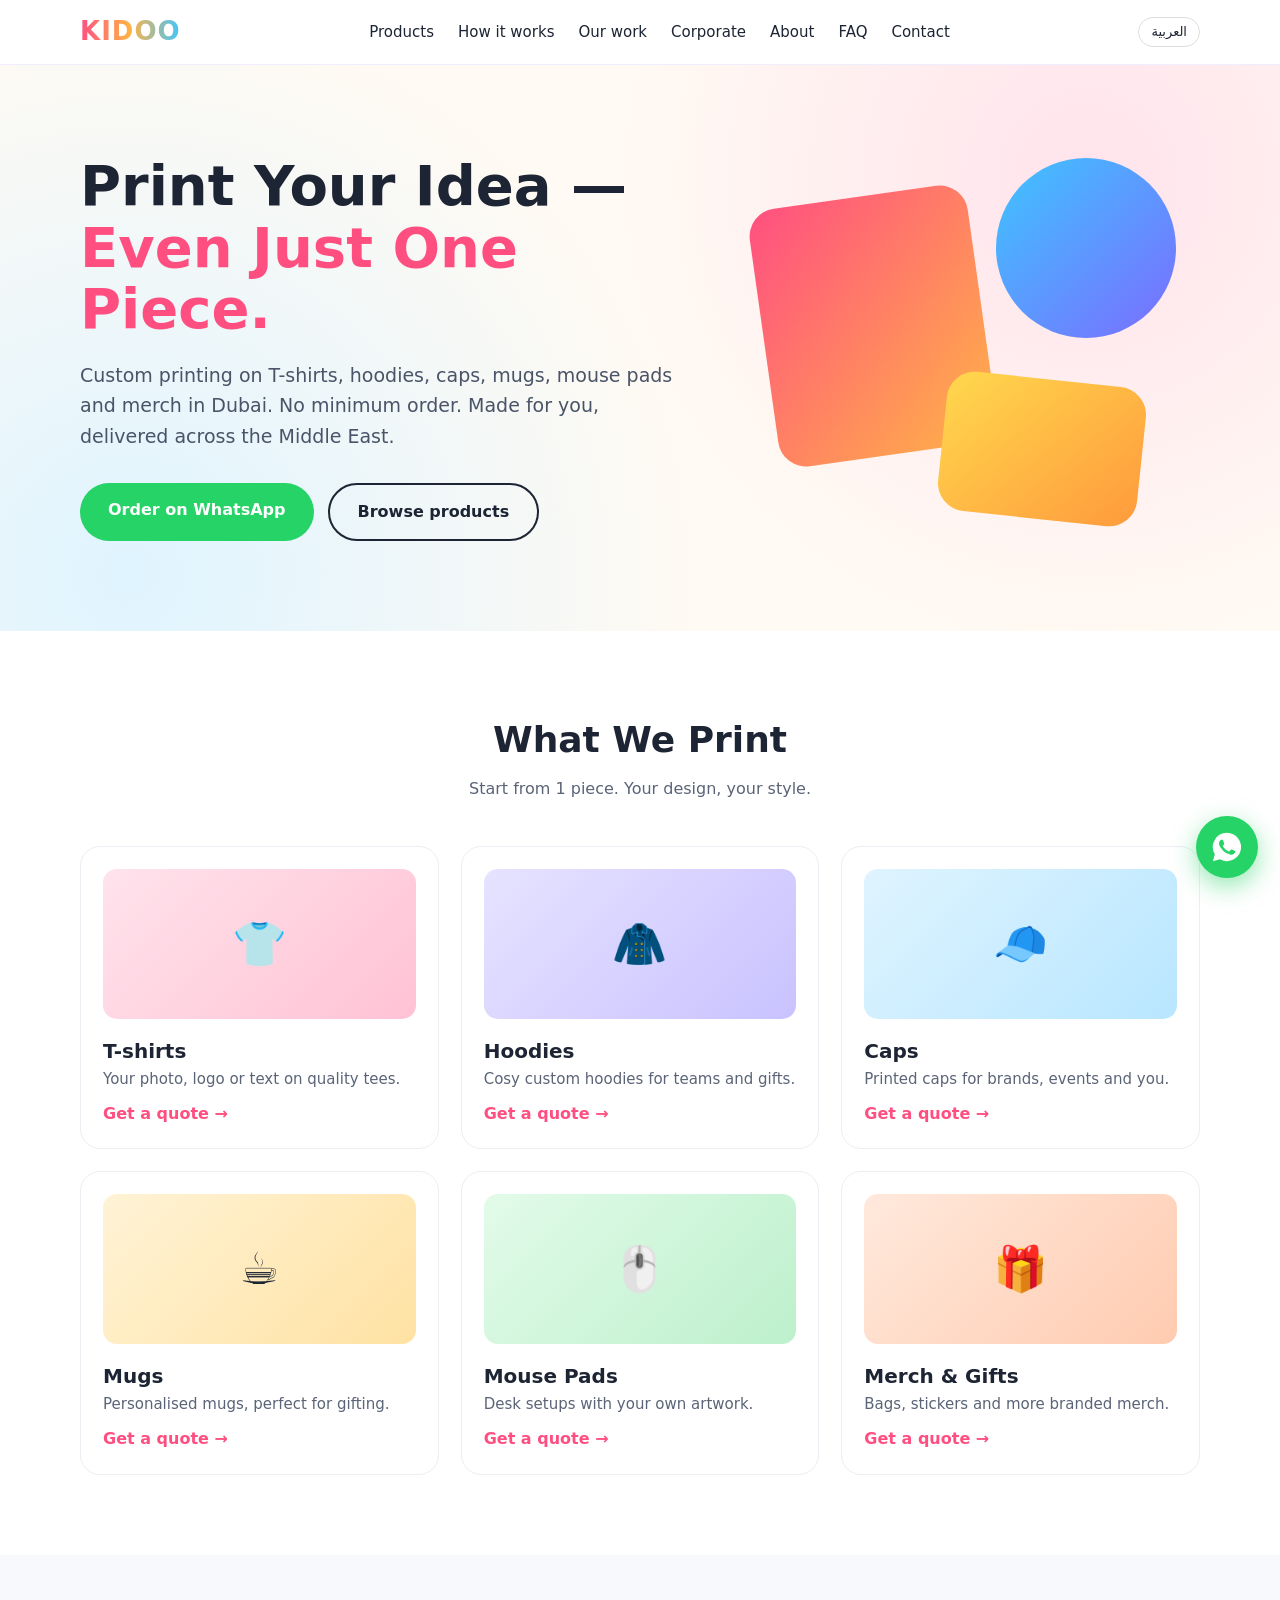
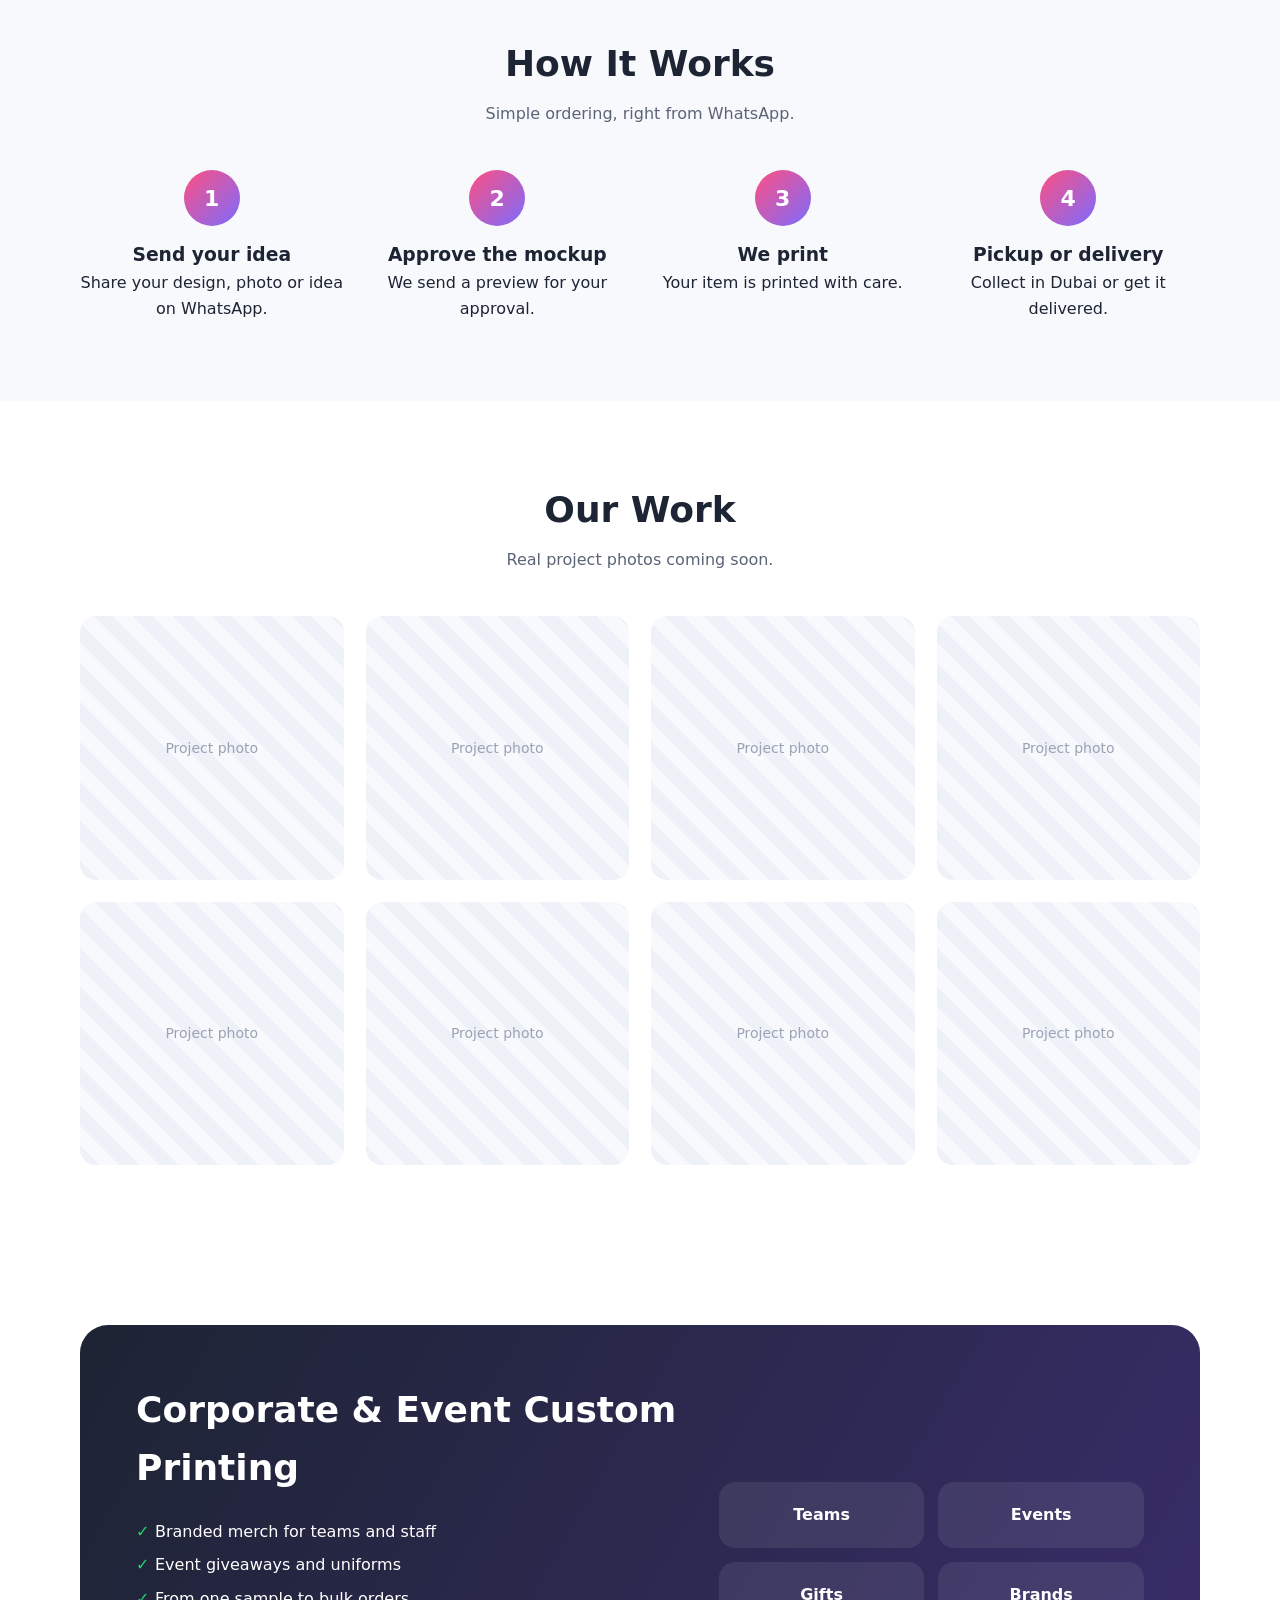
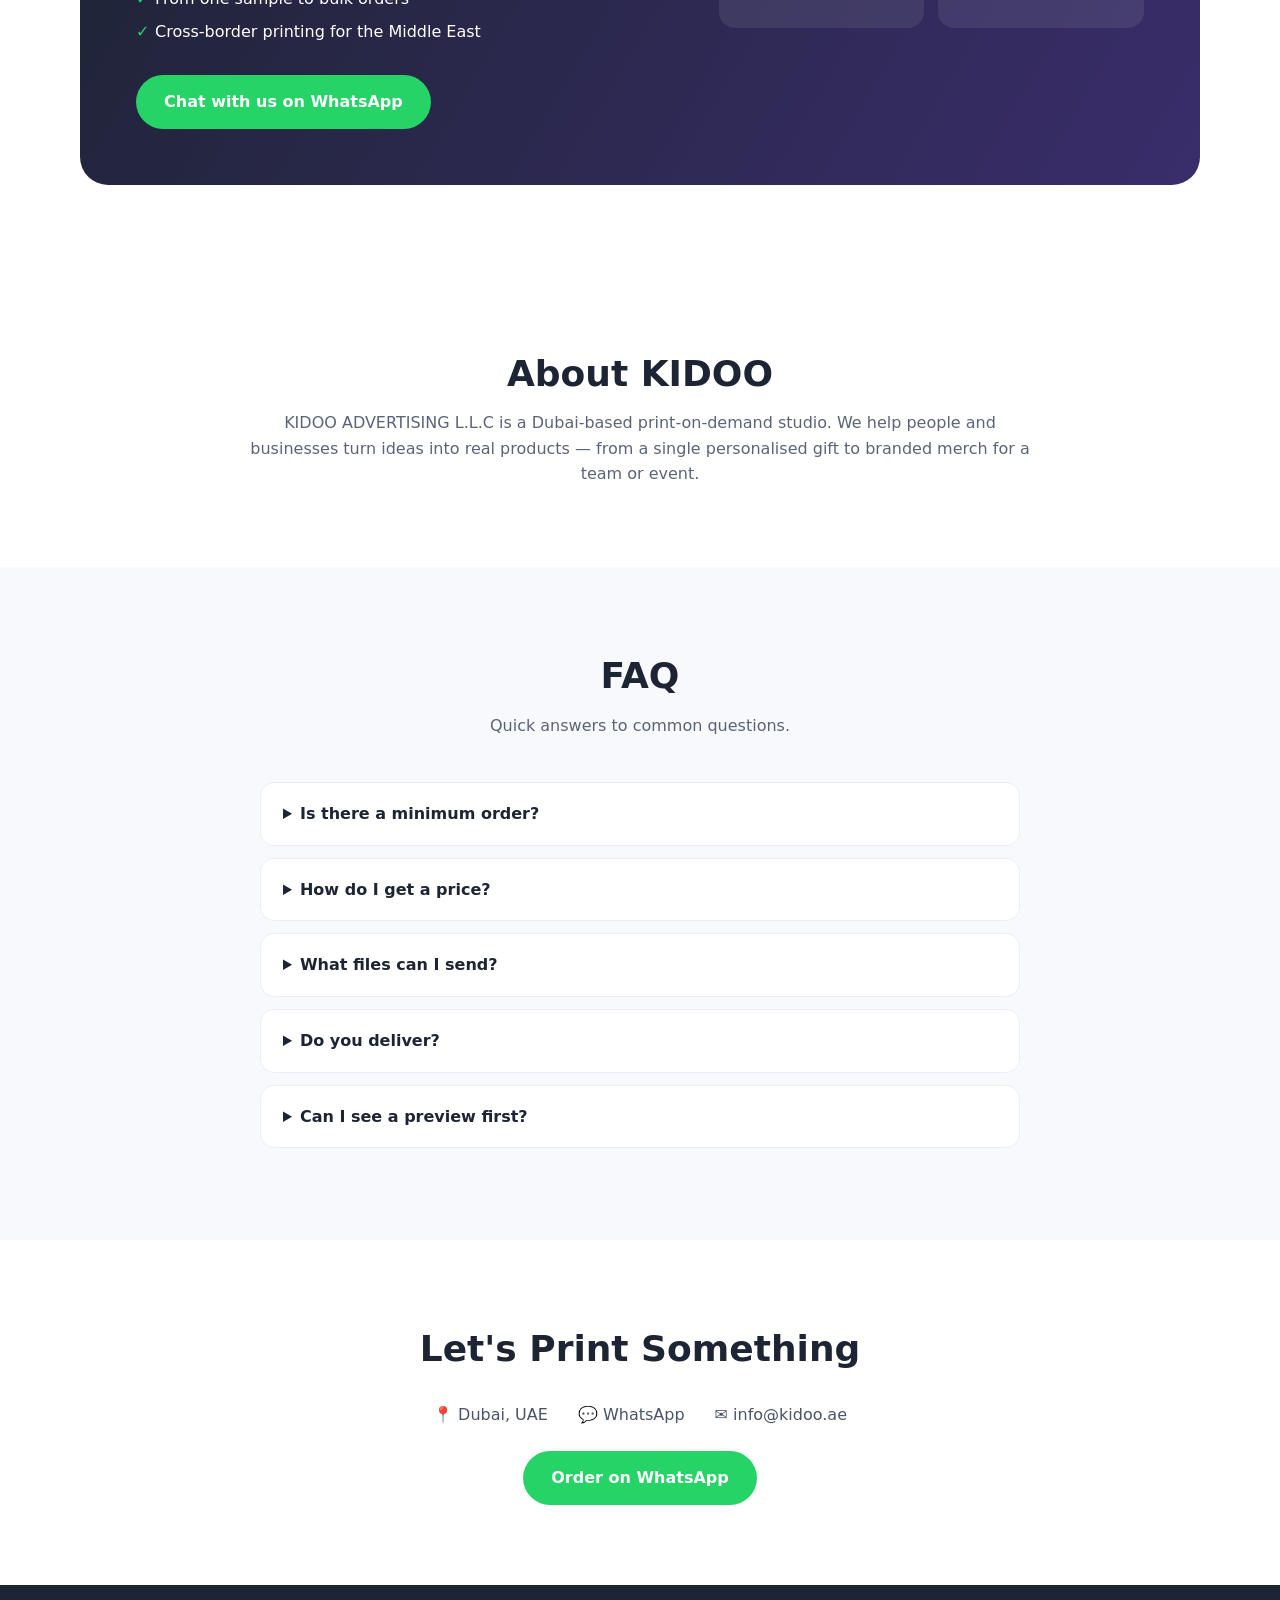
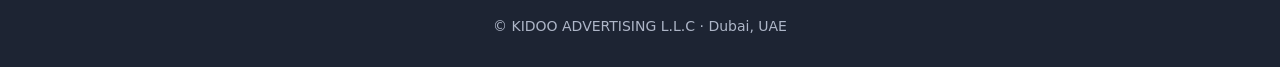
==== index.html @ dc73d17c "Initial KIDOO site" ====
<!DOCTYPE html>
<html lang="en"><head><meta charset="utf-8"><meta name="viewport" content="width=device-width,initial-scale=1">
<title>KIDOO – Custom Printing in Dubai | One Piece Minimum</title>
<meta name="description" content="KIDOO custom printing in Dubai: T-shirts, hoodies, caps, mugs, mouse pads and merch. No minimum order. Order on WhatsApp.">
<link rel="canonical" href="https://kidoo.ae/"><link rel="alternate" hreflang="en" href="https://kidoo.ae/"><link rel="alternate" hreflang="ar" href="https://kidoo.ae/ar.html">
<link rel="icon" href="favicon.svg" type="image/svg+xml">
<meta property="og:type" content="website"><meta property="og:url" content="https://kidoo.ae/"><meta property="og:title" content="KIDOO – Print Your Idea, Even Just One Piece">
<meta property="og:description" content="Custom printing in Dubai. No minimum order."><meta property="og:image" content="https://kidoo.ae/og-image.png"><meta name="twitter:card" content="summary_large_image">
<style>
*{box-sizing:border-box;margin:0;padding:0}body{font-family:system-ui,-apple-system,Segoe UI,Roboto,sans-serif;color:#1d2433;background:#fff;line-height:1.6}
a{color:inherit;text-decoration:none}.wrap{max-width:1160px;margin:0 auto;padding:0 20px}
header{position:sticky;top:0;background:#fffe;backdrop-filter:blur(8px);border-bottom:1px solid #eef;z-index:10}
nav{display:flex;align-items:center;justify-content:space-between;height:64px}.logo{font-weight:900;font-size:26px;letter-spacing:1px;background:linear-gradient(90deg,#ff4f81,#ffb347,#3ec5ff);-webkit-background-clip:text;color:transparent}
nav ul{display:flex;gap:24px;list-style:none;font-size:15px}nav .lang{font-size:13px;border:1px solid #ddd;border-radius:20px;padding:4px 12px}
.btn{display:inline-block;padding:14px 28px;border-radius:40px;font-weight:700}.btn-wa{background:#25d366;color:#fff}.btn-o{border:2px solid #1d2433}
.hero{background:radial-gradient(circle at 85% 20%,#ffe3ec 0,transparent 40%),radial-gradient(circle at 10% 90%,#dff4ff 0,transparent 45%),#fffaf3;padding:90px 0}
.hero .wrap{display:grid;grid-template-columns:1.1fr .9fr;gap:40px;align-items:center}
.hero h1{font-size:56px;line-height:1.1;font-weight:900}.hero h1 span{color:#ff4f81}.hero p{font-size:19px;margin:20px 0 32px;color:#4a5468}
.cta{display:flex;gap:14px;flex-wrap:wrap}.art{position:relative;height:380px}
.art div{position:absolute;border-radius:28px}.a1{width:220px;height:260px;background:linear-gradient(135deg,#ff4f81,#ffb347);left:10%;top:10%;transform:rotate(-8deg)}
.a2{width:180px;height:180px;background:linear-gradient(135deg,#3ec5ff,#7b6cff);right:5%;top:0;border-radius:50%!important}
.a3{width:200px;height:140px;background:linear-gradient(135deg,#ffd84d,#ff9a3c);right:12%;bottom:5%;transform:rotate(6deg)}
section{padding:80px 0}h2{font-size:36px;font-weight:800;text-align:center}.sub{text-align:center;color:#5b6477;margin:8px 0 44px}
.grid{display:grid;gap:22px}.g3{grid-template-columns:repeat(3,1fr)}.g4{grid-template-columns:repeat(4,1fr)}
.card{border:1px solid #eceef4;border-radius:20px;padding:22px;background:#fff;transition:.2s}.card:hover{box-shadow:0 10px 30px #0001}
.thumb{height:150px;border-radius:14px;margin-bottom:16px;display:flex;align-items:center;justify-content:center;font-size:44px}
.card h3{font-size:20px}.card p{color:#5b6477;font-size:15px}.q{display:inline-block;margin-top:10px;color:#ff4f81;font-weight:700}
.alt{background:#f7f9fc}.step{text-align:center}.num{width:56px;height:56px;border-radius:50%;margin:0 auto 14px;display:flex;align-items:center;justify-content:center;font-weight:800;font-size:22px;color:#fff;background:linear-gradient(135deg,#ff4f81,#7b6cff)}
.ph{aspect-ratio:1;border-radius:16px;background:repeating-linear-gradient(45deg,#eef1f7 0 14px,#f7f9fc 14px 28px);display:flex;align-items:center;justify-content:center;color:#9aa3b5;font-size:14px}
.corp{background:linear-gradient(120deg,#1d2433,#3a2d6b);color:#fff;border-radius:28px;padding:56px;display:grid;grid-template-columns:1.3fr 1fr;gap:30px;align-items:center}
.corp h2{text-align:left;color:#fff}.corp ul{list-style:none;margin:18px 0 26px}.corp li{padding:4px 0}.corp li:before{content:"✓ ";color:#25d366;font-weight:800}
.badges{display:grid;grid-template-columns:1fr 1fr;gap:14px}.badges div{background:#ffffff14;border-radius:16px;padding:20px;text-align:center;font-weight:700}
details{border:1px solid #eceef4;border-radius:14px;padding:18px 22px;margin-bottom:12px;background:#fff}summary{font-weight:700;cursor:pointer}details p{margin-top:10px;color:#5b6477}
.faq{max-width:800px;margin:0 auto}.contact{text-align:center}.contact .info{display:flex;justify-content:center;gap:30px;flex-wrap:wrap;margin:24px 0;color:#4a5468}
footer{background:#1d2433;color:#aeb6c8;padding:30px 0;font-size:14px;text-align:center}
.float{position:fixed;right:22px;bottom:22px;width:62px;height:62px;border-radius:50%;background:#25d366;display:flex;align-items:center;justify-content:center;box-shadow:0 8px 24px #25d36680;z-index:20}
.float svg{width:34px;height:34px;fill:#fff}
@media(max-width:860px){nav ul{display:none}.hero{padding:50px 0}.hero .wrap,.corp{grid-template-columns:1fr}.hero h1{font-size:38px}.art{height:240px}.a1{width:150px;height:180px}.a2{width:120px;height:120px}.a3{width:140px;height:100px}
.g3,.g4{grid-template-columns:1fr 1fr}.corp{padding:32px}h2{font-size:28px}section{padding:56px 0}}
@media(max-width:480px){.g3{grid-template-columns:1fr}}
</style></head><body>
<!-- WhatsApp number +971506036868: 待确认 (ownership unverified) -->
<header><nav class="wrap"><a class="logo" href="#">KIDOO</a><ul><li><a href="#products">Products</a></li><li><a href="#how">How it works</a></li><li><a href="#work">Our work</a></li><li><a href="#corporate">Corporate</a></li><li><a href="#about">About</a></li><li><a href="#faq">FAQ</a></li><li><a href="#contact">Contact</a></li></ul><a class="lang" href="ar.html">العربية</a></nav></header>
<section class="hero"><div class="wrap"><div><h1>Print Your Idea — <span>Even Just One Piece.</span></h1><p>Custom printing on T-shirts, hoodies, caps, mugs, mouse pads and merch in Dubai. No minimum order. Made for you, delivered across the Middle East.</p><div class="cta"><a class="btn btn-wa" href="https://wa.me/971506036868">Order on WhatsApp</a><a class="btn btn-o" href="#products">Browse products</a></div></div><div class="art"><div class="a1"></div><div class="a2"></div><div class="a3"></div></div></div></section>
<section id="products"><div class="wrap"><h2>What We Print</h2><p class="sub">Start from 1 piece. Your design, your style.</p><div class="grid g3">
<div class="card"><div class="thumb" style="background:linear-gradient(135deg,#ffe3ec,#ffc2d4)">👕</div><h3>T-shirts</h3><p>Your photo, logo or text on quality tees.</p><a class="q" href="https://wa.me/971506036868">Get a quote →</a></div>
<div class="card"><div class="thumb" style="background:linear-gradient(135deg,#e6e3ff,#c9c2ff)">🧥</div><h3>Hoodies</h3><p>Cosy custom hoodies for teams and gifts.</p><a class="q" href="https://wa.me/971506036868">Get a quote →</a></div>
<div class="card"><div class="thumb" style="background:linear-gradient(135deg,#dff4ff,#b8e6ff)">🧢</div><h3>Caps</h3><p>Printed caps for brands, events and you.</p><a class="q" href="https://wa.me/971506036868">Get a quote →</a></div>
<div class="card"><div class="thumb" style="background:linear-gradient(135deg,#fff3d6,#ffe2a3)">☕</div><h3>Mugs</h3><p>Personalised mugs, perfect for gifting.</p><a class="q" href="https://wa.me/971506036868">Get a quote →</a></div>
<div class="card"><div class="thumb" style="background:linear-gradient(135deg,#e2fbe9,#bdf0cc)">🖱️</div><h3>Mouse Pads</h3><p>Desk setups with your own artwork.</p><a class="q" href="https://wa.me/971506036868">Get a quote →</a></div>
<div class="card"><div class="thumb" style="background:linear-gradient(135deg,#ffe9dc,#ffcbb0)">🎁</div><h3>Merch & Gifts</h3><p>Bags, stickers and more branded merch.</p><a class="q" href="https://wa.me/971506036868">Get a quote →</a></div>
</div></div></section>
<section id="how" class="alt"><div class="wrap"><h2>How It Works</h2><p class="sub">Simple ordering, right from WhatsApp.</p><div class="grid g4">
<div class="step"><div class="num">1</div><h3>Send your idea</h3><p>Share your design, photo or idea on WhatsApp.</p></div>
<div class="step"><div class="num">2</div><h3>Approve the mockup</h3><p>We send a preview for your approval.</p></div>
<div class="step"><div class="num">3</div><h3>We print</h3><p>Your item is printed with care.</p></div>
<div class="step"><div class="num">4</div><h3>Pickup or delivery</h3><p>Collect in Dubai or get it delivered.</p></div>
</div></div></section>
<section id="work"><div class="wrap"><h2>Our Work</h2><p class="sub">Real project photos coming soon.</p><div class="grid g4">
<div class="ph">Project photo</div><div class="ph">Project photo</div><div class="ph">Project photo</div><div class="ph">Project photo</div><div class="ph">Project photo</div><div class="ph">Project photo</div><div class="ph">Project photo</div><div class="ph">Project photo</div>
</div></div></section>
<section id="corporate"><div class="wrap"><div class="corp"><div><h2>Corporate & Event Custom Printing</h2><ul><li>Branded merch for teams and staff</li><li>Event giveaways and uniforms</li><li>From one sample to bulk orders</li><li>Cross-border printing for the Middle East</li></ul><a class="btn btn-wa" href="https://wa.me/971506036868">Chat with us on WhatsApp</a></div><div class="badges"><div>Teams</div><div>Events</div><div>Gifts</div><div>Brands</div></div></div></div></section>
<section id="about"><div class="wrap" style="max-width:820px;text-align:center"><h2>About KIDOO</h2><p class="sub" style="margin-bottom:0">KIDOO ADVERTISING L.L.C is a Dubai-based print-on-demand studio. We help people and businesses turn ideas into real products — from a single personalised gift to branded merch for a team or event.</p></div></section>
<section id="faq" class="alt"><div class="wrap faq"><h2>FAQ</h2><p class="sub">Quick answers to common questions.</p>
<details><summary>Is there a minimum order?</summary><p>No. You can order just one piece.</p></details>
<details><summary>How do I get a price?</summary><p>Send us your design and quantity on WhatsApp and we'll reply with a quote.</p></details>
<details><summary>What files can I send?</summary><p>Photos, logos or sketches all work. We'll check the quality before printing.</p></details>
<details><summary>Do you deliver?</summary><p>Yes, contact us on WhatsApp for delivery options in your area.</p></details>
<details><summary>Can I see a preview first?</summary><p>Yes. We send a mockup for your approval before we print.</p></details>
</div></section>
<section id="contact"><div class="wrap contact"><h2>Let's Print Something</h2><div class="info"><span>📍 Dubai, UAE</span><span>💬 WhatsApp</span><span>✉️ info@kidoo.ae</span></div><a class="btn btn-wa" href="https://wa.me/971506036868">Order on WhatsApp</a></div></section>
<footer>© KIDOO ADVERTISING L.L.C · Dubai, UAE</footer>
<a class="float" href="https://wa.me/971506036868" aria-label="WhatsApp"><svg viewBox="0 0 24 24"><path d="M12 2a10 10 0 0 0-8.6 15.1L2 22l5-1.3A10 10 0 1 0 12 2zm5.3 14.2c-.2.6-1.3 1.2-1.8 1.2-.5.1-1 .1-3.3-.8-2.8-1.1-4.5-4-4.7-4.2-.1-.2-1.1-1.5-1.1-2.9s.7-2 1-2.3c.2-.3.5-.3.7-.3h.5c.2 0 .4 0 .6.5l.8 2c.1.2.1.4 0 .5l-.4.6-.4.4c-.1.2-.3.3-.1.6.2.3.8 1.3 1.7 2.1 1.2 1 2.1 1.3 2.4 1.5.3.1.5.1.6-.1l.9-1.1c.2-.3.4-.2.7-.1l1.9.9c.3.1.5.2.5.3.1.2.1.7-.1 1.3z"/></svg></a>
</body></html>
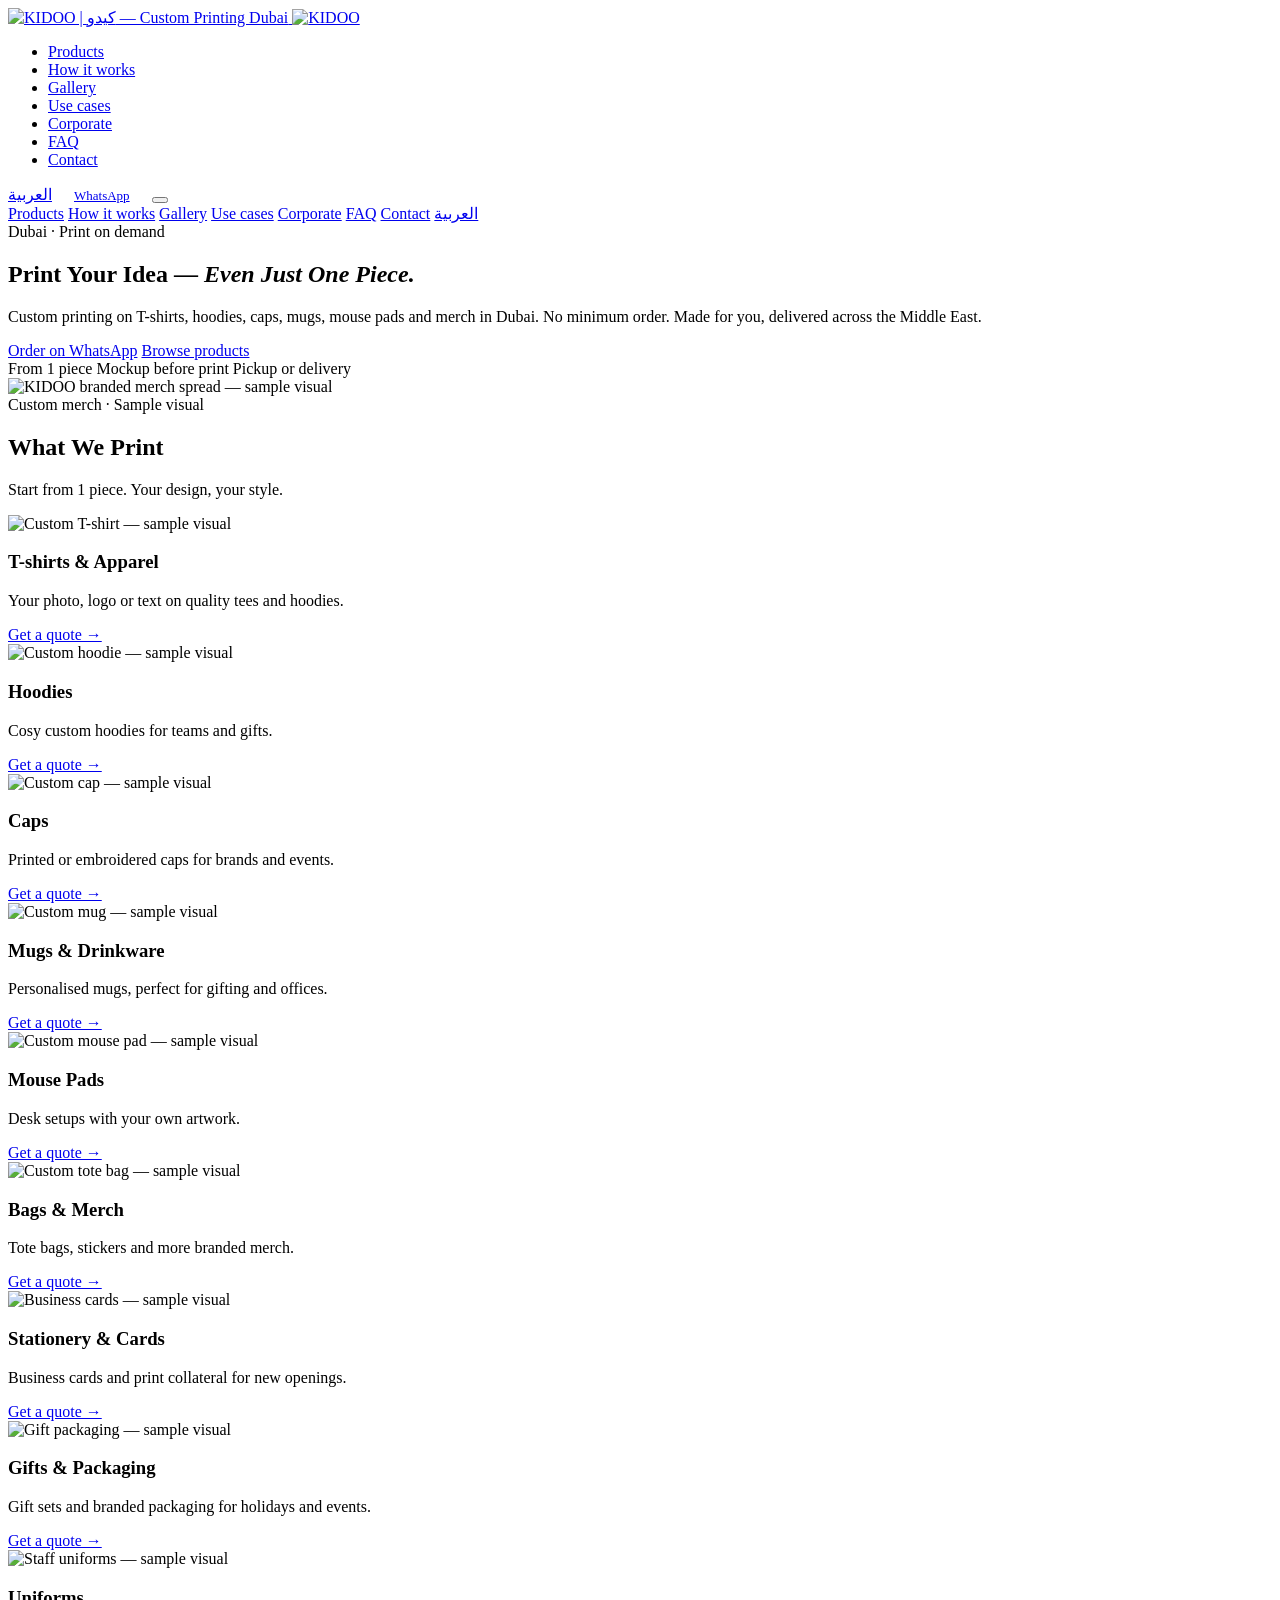
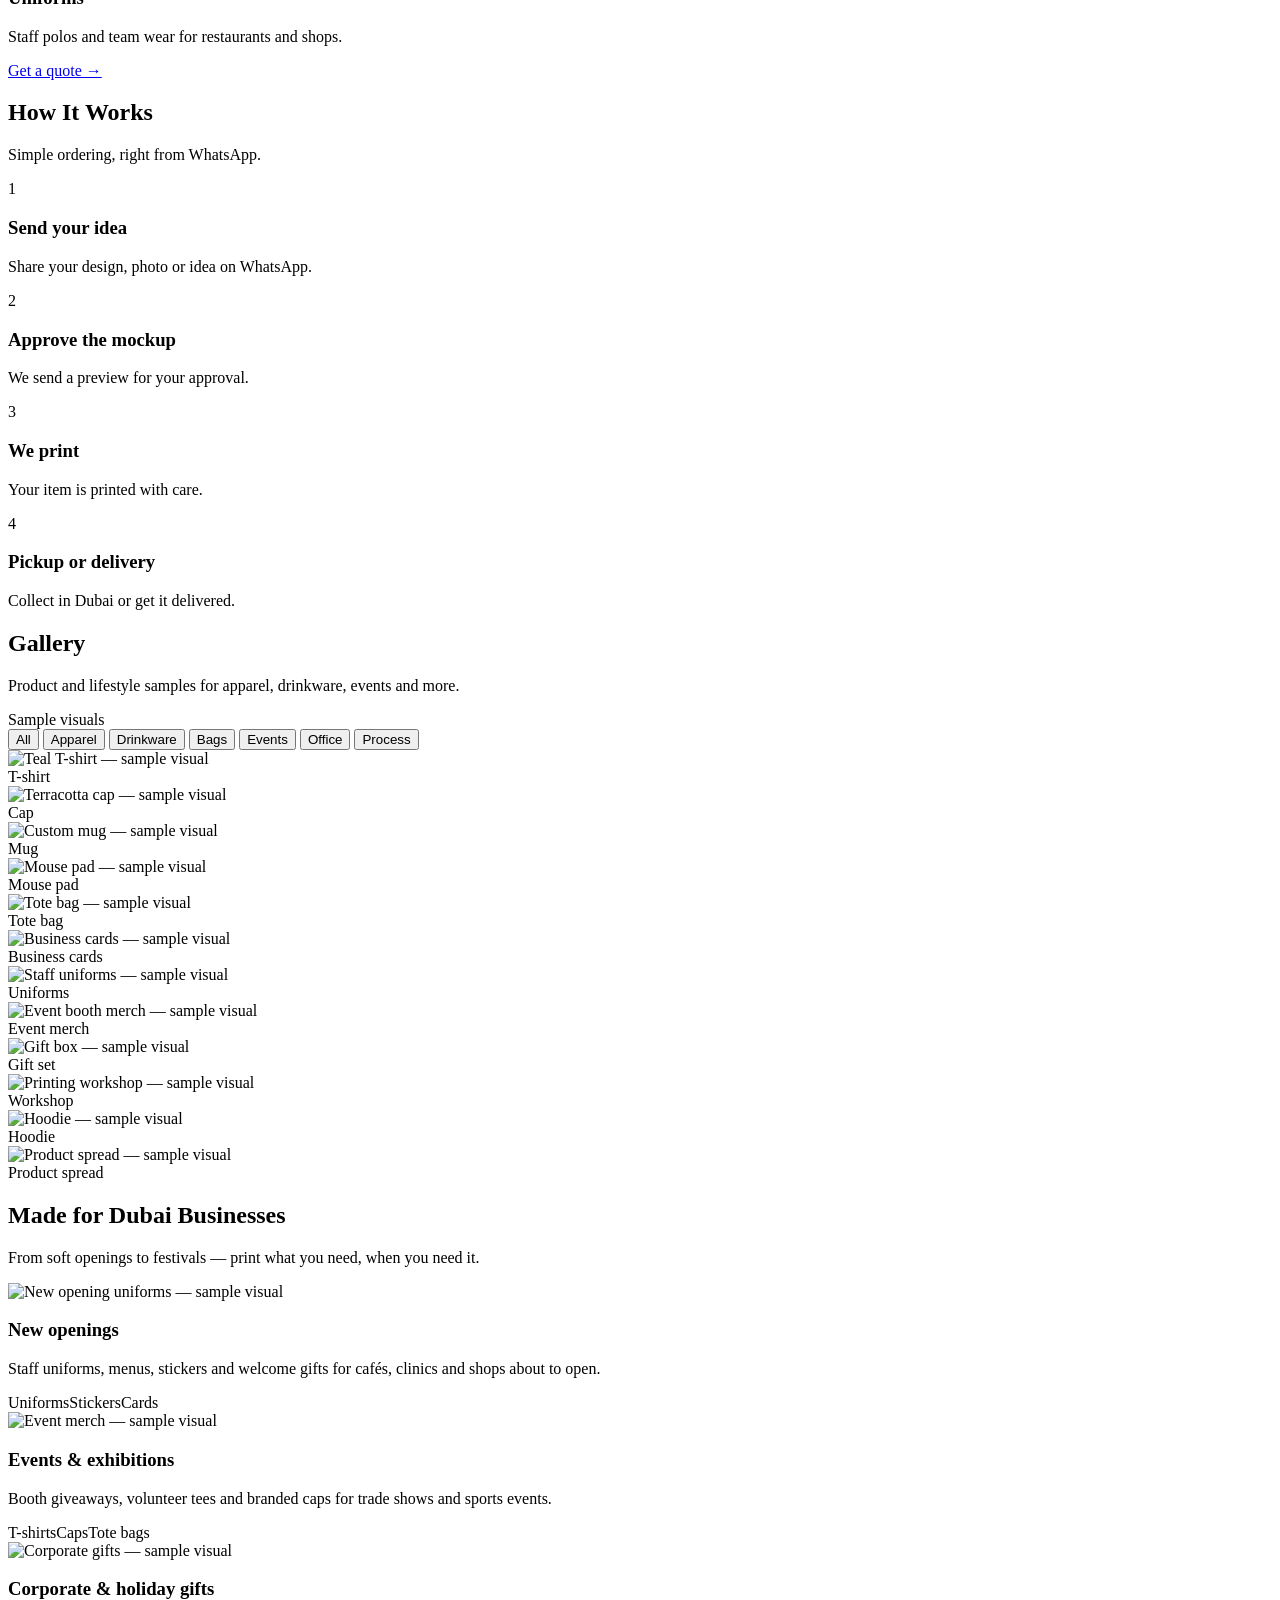
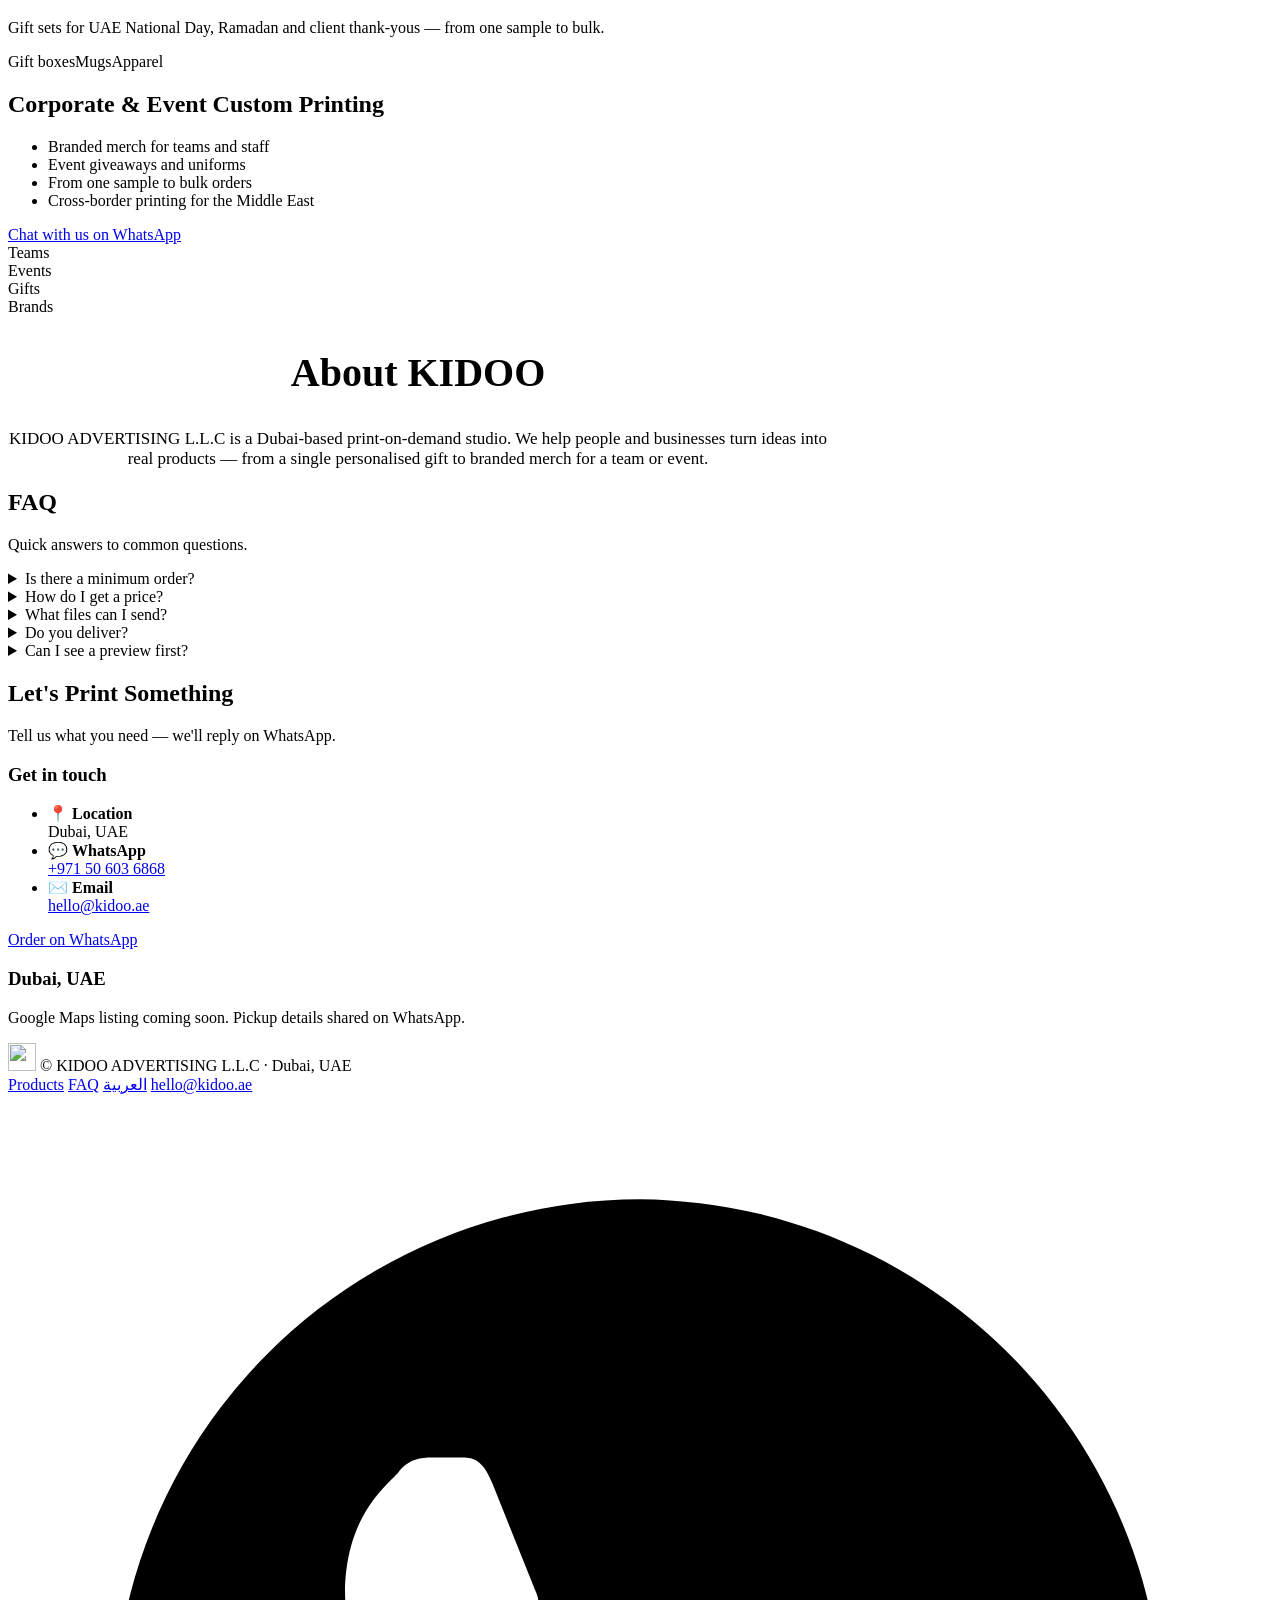
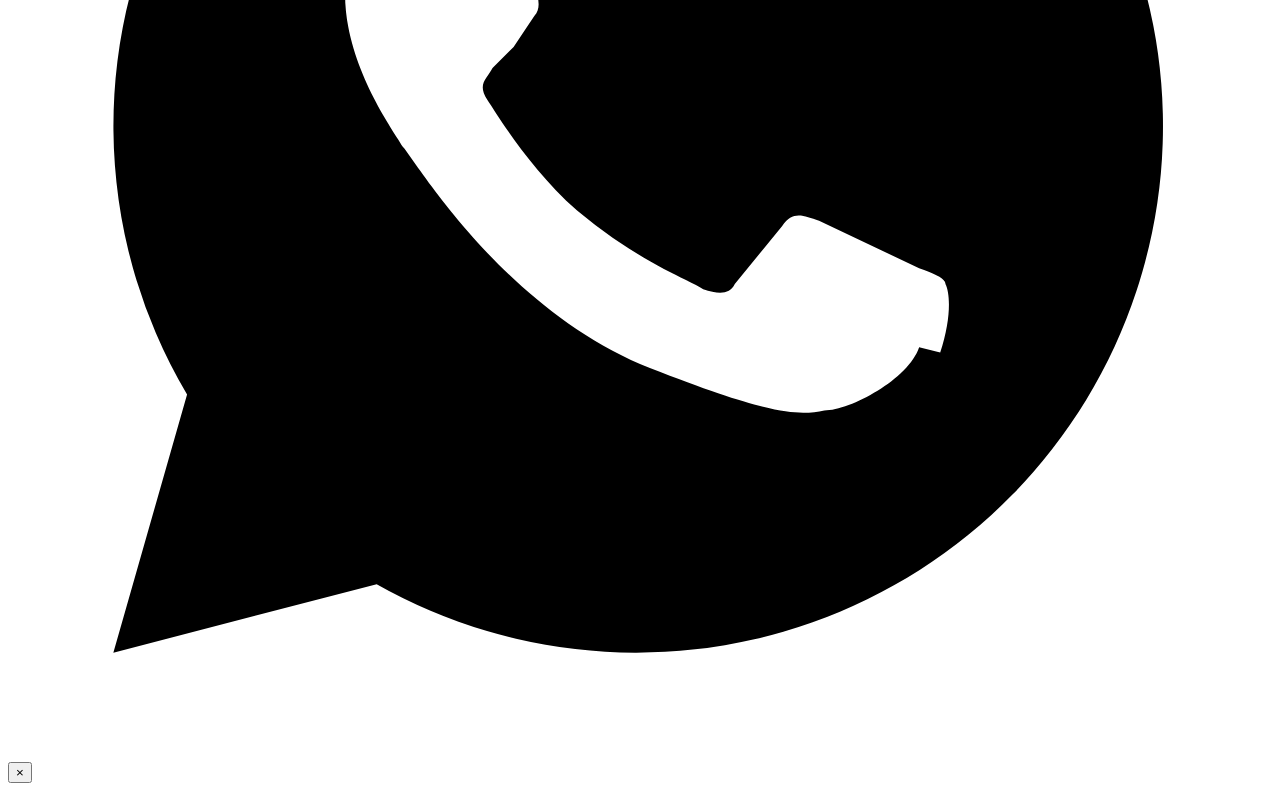
==== commit edcdb00d: "Rebrand: Gulf Modern site v3" ====
--- a/index.html
+++ b/index.html
@@ -1,74 +1,347 @@
 <!DOCTYPE html>
-<html lang="en"><head><meta charset="utf-8"><meta name="viewport" content="width=device-width,initial-scale=1">
+<html lang="en">
+<head>
+<meta charset="utf-8">
+<meta name="viewport" content="width=device-width,initial-scale=1">
 <title>KIDOO – Custom Printing in Dubai | One Piece Minimum</title>
 <meta name="description" content="KIDOO custom printing in Dubai: T-shirts, hoodies, caps, mugs, mouse pads and merch. No minimum order. Order on WhatsApp.">
-<link rel="canonical" href="https://kidoo.ae/"><link rel="alternate" hreflang="en" href="https://kidoo.ae/"><link rel="alternate" hreflang="ar" href="https://kidoo.ae/ar.html">
+<link rel="canonical" href="https://kidoo.ae/">
+<link rel="alternate" hreflang="en" href="https://kidoo.ae/">
+<link rel="alternate" hreflang="ar" href="https://kidoo.ae/ar.html">
 <link rel="icon" href="favicon.svg" type="image/svg+xml">
-<meta property="og:type" content="website"><meta property="og:url" content="https://kidoo.ae/"><meta property="og:title" content="KIDOO – Print Your Idea, Even Just One Piece">
-<meta property="og:description" content="Custom printing in Dubai. No minimum order."><meta property="og:image" content="https://kidoo.ae/og-image.png"><meta name="twitter:card" content="summary_large_image">
-<style>
-*{box-sizing:border-box;margin:0;padding:0}body{font-family:system-ui,-apple-system,Segoe UI,Roboto,sans-serif;color:#1d2433;background:#fff;line-height:1.6}
-a{color:inherit;text-decoration:none}.wrap{max-width:1160px;margin:0 auto;padding:0 20px}
-header{position:sticky;top:0;background:#fffe;backdrop-filter:blur(8px);border-bottom:1px solid #eef;z-index:10}
-nav{display:flex;align-items:center;justify-content:space-between;height:64px}.logo{font-weight:900;font-size:26px;letter-spacing:1px;background:linear-gradient(90deg,#ff4f81,#ffb347,#3ec5ff);-webkit-background-clip:text;color:transparent}
-nav ul{display:flex;gap:24px;list-style:none;font-size:15px}nav .lang{font-size:13px;border:1px solid #ddd;border-radius:20px;padding:4px 12px}
-.btn{display:inline-block;padding:14px 28px;border-radius:40px;font-weight:700}.btn-wa{background:#25d366;color:#fff}.btn-o{border:2px solid #1d2433}
-.hero{background:radial-gradient(circle at 85% 20%,#ffe3ec 0,transparent 40%),radial-gradient(circle at 10% 90%,#dff4ff 0,transparent 45%),#fffaf3;padding:90px 0}
-.hero .wrap{display:grid;grid-template-columns:1.1fr .9fr;gap:40px;align-items:center}
-.hero h1{font-size:56px;line-height:1.1;font-weight:900}.hero h1 span{color:#ff4f81}.hero p{font-size:19px;margin:20px 0 32px;color:#4a5468}
-.cta{display:flex;gap:14px;flex-wrap:wrap}.art{position:relative;height:380px}
-.art div{position:absolute;border-radius:28px}.a1{width:220px;height:260px;background:linear-gradient(135deg,#ff4f81,#ffb347);left:10%;top:10%;transform:rotate(-8deg)}
-.a2{width:180px;height:180px;background:linear-gradient(135deg,#3ec5ff,#7b6cff);right:5%;top:0;border-radius:50%!important}
-.a3{width:200px;height:140px;background:linear-gradient(135deg,#ffd84d,#ff9a3c);right:12%;bottom:5%;transform:rotate(6deg)}
-section{padding:80px 0}h2{font-size:36px;font-weight:800;text-align:center}.sub{text-align:center;color:#5b6477;margin:8px 0 44px}
-.grid{display:grid;gap:22px}.g3{grid-template-columns:repeat(3,1fr)}.g4{grid-template-columns:repeat(4,1fr)}
-.card{border:1px solid #eceef4;border-radius:20px;padding:22px;background:#fff;transition:.2s}.card:hover{box-shadow:0 10px 30px #0001}
-.thumb{height:150px;border-radius:14px;margin-bottom:16px;display:flex;align-items:center;justify-content:center;font-size:44px}
-.card h3{font-size:20px}.card p{color:#5b6477;font-size:15px}.q{display:inline-block;margin-top:10px;color:#ff4f81;font-weight:700}
-.alt{background:#f7f9fc}.step{text-align:center}.num{width:56px;height:56px;border-radius:50%;margin:0 auto 14px;display:flex;align-items:center;justify-content:center;font-weight:800;font-size:22px;color:#fff;background:linear-gradient(135deg,#ff4f81,#7b6cff)}
-.ph{aspect-ratio:1;border-radius:16px;background:repeating-linear-gradient(45deg,#eef1f7 0 14px,#f7f9fc 14px 28px);display:flex;align-items:center;justify-content:center;color:#9aa3b5;font-size:14px}
-.corp{background:linear-gradient(120deg,#1d2433,#3a2d6b);color:#fff;border-radius:28px;padding:56px;display:grid;grid-template-columns:1.3fr 1fr;gap:30px;align-items:center}
-.corp h2{text-align:left;color:#fff}.corp ul{list-style:none;margin:18px 0 26px}.corp li{padding:4px 0}.corp li:before{content:"✓ ";color:#25d366;font-weight:800}
-.badges{display:grid;grid-template-columns:1fr 1fr;gap:14px}.badges div{background:#ffffff14;border-radius:16px;padding:20px;text-align:center;font-weight:700}
-details{border:1px solid #eceef4;border-radius:14px;padding:18px 22px;margin-bottom:12px;background:#fff}summary{font-weight:700;cursor:pointer}details p{margin-top:10px;color:#5b6477}
-.faq{max-width:800px;margin:0 auto}.contact{text-align:center}.contact .info{display:flex;justify-content:center;gap:30px;flex-wrap:wrap;margin:24px 0;color:#4a5468}
-footer{background:#1d2433;color:#aeb6c8;padding:30px 0;font-size:14px;text-align:center}
-.float{position:fixed;right:22px;bottom:22px;width:62px;height:62px;border-radius:50%;background:#25d366;display:flex;align-items:center;justify-content:center;box-shadow:0 8px 24px #25d36680;z-index:20}
-.float svg{width:34px;height:34px;fill:#fff}
-@media(max-width:860px){nav ul{display:none}.hero{padding:50px 0}.hero .wrap,.corp{grid-template-columns:1fr}.hero h1{font-size:38px}.art{height:240px}.a1{width:150px;height:180px}.a2{width:120px;height:120px}.a3{width:140px;height:100px}
-.g3,.g4{grid-template-columns:1fr 1fr}.corp{padding:32px}h2{font-size:28px}section{padding:56px 0}}
-@media(max-width:480px){.g3{grid-template-columns:1fr}}
-</style></head><body>
-<!-- WhatsApp number +971506036868: 待确认 (ownership unverified) -->
-<header><nav class="wrap"><a class="logo" href="#">KIDOO</a><ul><li><a href="#products">Products</a></li><li><a href="#how">How it works</a></li><li><a href="#work">Our work</a></li><li><a href="#corporate">Corporate</a></li><li><a href="#about">About</a></li><li><a href="#faq">FAQ</a></li><li><a href="#contact">Contact</a></li></ul><a class="lang" href="ar.html">العربية</a></nav></header>
-<section class="hero"><div class="wrap"><div><h1>Print Your Idea — <span>Even Just One Piece.</span></h1><p>Custom printing on T-shirts, hoodies, caps, mugs, mouse pads and merch in Dubai. No minimum order. Made for you, delivered across the Middle East.</p><div class="cta"><a class="btn btn-wa" href="https://wa.me/971506036868">Order on WhatsApp</a><a class="btn btn-o" href="#products">Browse products</a></div></div><div class="art"><div class="a1"></div><div class="a2"></div><div class="a3"></div></div></div></section>
-<section id="products"><div class="wrap"><h2>What We Print</h2><p class="sub">Start from 1 piece. Your design, your style.</p><div class="grid g3">
-<div class="card"><div class="thumb" style="background:linear-gradient(135deg,#ffe3ec,#ffc2d4)">👕</div><h3>T-shirts</h3><p>Your photo, logo or text on quality tees.</p><a class="q" href="https://wa.me/971506036868">Get a quote →</a></div>
-<div class="card"><div class="thumb" style="background:linear-gradient(135deg,#e6e3ff,#c9c2ff)">🧥</div><h3>Hoodies</h3><p>Cosy custom hoodies for teams and gifts.</p><a class="q" href="https://wa.me/971506036868">Get a quote →</a></div>
-<div class="card"><div class="thumb" style="background:linear-gradient(135deg,#dff4ff,#b8e6ff)">🧢</div><h3>Caps</h3><p>Printed caps for brands, events and you.</p><a class="q" href="https://wa.me/971506036868">Get a quote →</a></div>
-<div class="card"><div class="thumb" style="background:linear-gradient(135deg,#fff3d6,#ffe2a3)">☕</div><h3>Mugs</h3><p>Personalised mugs, perfect for gifting.</p><a class="q" href="https://wa.me/971506036868">Get a quote →</a></div>
-<div class="card"><div class="thumb" style="background:linear-gradient(135deg,#e2fbe9,#bdf0cc)">🖱️</div><h3>Mouse Pads</h3><p>Desk setups with your own artwork.</p><a class="q" href="https://wa.me/971506036868">Get a quote →</a></div>
-<div class="card"><div class="thumb" style="background:linear-gradient(135deg,#ffe9dc,#ffcbb0)">🎁</div><h3>Merch & Gifts</h3><p>Bags, stickers and more branded merch.</p><a class="q" href="https://wa.me/971506036868">Get a quote →</a></div>
-</div></div></section>
-<section id="how" class="alt"><div class="wrap"><h2>How It Works</h2><p class="sub">Simple ordering, right from WhatsApp.</p><div class="grid g4">
-<div class="step"><div class="num">1</div><h3>Send your idea</h3><p>Share your design, photo or idea on WhatsApp.</p></div>
-<div class="step"><div class="num">2</div><h3>Approve the mockup</h3><p>We send a preview for your approval.</p></div>
-<div class="step"><div class="num">3</div><h3>We print</h3><p>Your item is printed with care.</p></div>
-<div class="step"><div class="num">4</div><h3>Pickup or delivery</h3><p>Collect in Dubai or get it delivered.</p></div>
-</div></div></section>
-<section id="work"><div class="wrap"><h2>Our Work</h2><p class="sub">Real project photos coming soon.</p><div class="grid g4">
-<div class="ph">Project photo</div><div class="ph">Project photo</div><div class="ph">Project photo</div><div class="ph">Project photo</div><div class="ph">Project photo</div><div class="ph">Project photo</div><div class="ph">Project photo</div><div class="ph">Project photo</div>
-</div></div></section>
-<section id="corporate"><div class="wrap"><div class="corp"><div><h2>Corporate & Event Custom Printing</h2><ul><li>Branded merch for teams and staff</li><li>Event giveaways and uniforms</li><li>From one sample to bulk orders</li><li>Cross-border printing for the Middle East</li></ul><a class="btn btn-wa" href="https://wa.me/971506036868">Chat with us on WhatsApp</a></div><div class="badges"><div>Teams</div><div>Events</div><div>Gifts</div><div>Brands</div></div></div></div></section>
-<section id="about"><div class="wrap" style="max-width:820px;text-align:center"><h2>About KIDOO</h2><p class="sub" style="margin-bottom:0">KIDOO ADVERTISING L.L.C is a Dubai-based print-on-demand studio. We help people and businesses turn ideas into real products — from a single personalised gift to branded merch for a team or event.</p></div></section>
-<section id="faq" class="alt"><div class="wrap faq"><h2>FAQ</h2><p class="sub">Quick answers to common questions.</p>
-<details><summary>Is there a minimum order?</summary><p>No. You can order just one piece.</p></details>
-<details><summary>How do I get a price?</summary><p>Send us your design and quantity on WhatsApp and we'll reply with a quote.</p></details>
-<details><summary>What files can I send?</summary><p>Photos, logos or sketches all work. We'll check the quality before printing.</p></details>
-<details><summary>Do you deliver?</summary><p>Yes, contact us on WhatsApp for delivery options in your area.</p></details>
-<details><summary>Can I see a preview first?</summary><p>Yes. We send a mockup for your approval before we print.</p></details>
-</div></section>
-<section id="contact"><div class="wrap contact"><h2>Let's Print Something</h2><div class="info"><span>📍 Dubai, UAE</span><span>💬 WhatsApp</span><span>✉️ info@kidoo.ae</span></div><a class="btn btn-wa" href="https://wa.me/971506036868">Order on WhatsApp</a></div></section>
-<footer>© KIDOO ADVERTISING L.L.C · Dubai, UAE</footer>
-<a class="float" href="https://wa.me/971506036868" aria-label="WhatsApp"><svg viewBox="0 0 24 24"><path d="M12 2a10 10 0 0 0-8.6 15.1L2 22l5-1.3A10 10 0 1 0 12 2zm5.3 14.2c-.2.6-1.3 1.2-1.8 1.2-.5.1-1 .1-3.3-.8-2.8-1.1-4.5-4-4.7-4.2-.1-.2-1.1-1.5-1.1-2.9s.7-2 1-2.3c.2-.3.5-.3.7-.3h.5c.2 0 .4 0 .6.5l.8 2c.1.2.1.4 0 .5l-.4.6-.4.4c-.1.2-.3.3-.1.6.2.3.8 1.3 1.7 2.1 1.2 1 2.1 1.3 2.4 1.5.3.1.5.1.6-.1l.9-1.1c.2-.3.4-.2.7-.1l1.9.9c.3.1.5.2.5.3.1.2.1.7-.1 1.3z"/></svg></a>
-</body></html>
+<link rel="icon" href="favicon.png" type="image/png" sizes="64x64">
+<link rel="apple-touch-icon" href="assets/brand/apple-touch-icon.png">
+<meta property="og:type" content="website">
+<meta property="og:url" content="https://kidoo.ae/">
+<meta property="og:title" content="KIDOO – Print Your Idea, Even Just One Piece">
+<meta property="og:description" content="Custom printing in Dubai. No minimum order. Apparel, caps, mugs, merch.">
+<meta property="og:image" content="https://kidoo.ae/og-image.png">
+<meta name="twitter:card" content="summary_large_image">
+<link rel="preconnect" href="https://fonts.googleapis.com">
+<link rel="preconnect" href="https://fonts.gstatic.com" crossorigin>
+<link href="https://fonts.googleapis.com/css2?family=Alexandria:wght@400;600;700;800&family=Noto+Kufi+Arabic:wght@400;600;700&display=swap" rel="stylesheet">
+<link rel="stylesheet" href="assets/css/site.css">
+</head>
+<body>
+<!-- WhatsApp +971506036868 — confirm ownership before large campaigns -->
+<header class="site-header">
+  <nav class="wrap nav" aria-label="Primary">
+    <a class="brand" href="#">
+      <img class="lockup" src="assets/brand/lockup-onlight.png" alt="KIDOO | كيدو — Custom Printing Dubai" width="280" height="40">
+      <img class="icon-only" src="assets/brand/icon-onlight.png" alt="KIDOO" width="36" height="36">
+    </a>
+    <ul class="nav-links">
+      <li><a href="#products">Products</a></li>
+      <li><a href="#how">How it works</a></li>
+      <li><a href="#work">Gallery</a></li>
+      <li><a href="#usecases">Use cases</a></li>
+      <li><a href="#corporate">Corporate</a></li>
+      <li><a href="#faq">FAQ</a></li>
+      <li><a href="#contact">Contact</a></li>
+    </ul>
+    <div class="nav-actions">
+      <a class="lang" href="ar.html" hreflang="ar">العربية</a>
+      <a class="btn btn-wa" href="https://wa.me/971506036868" style="padding:10px 18px;font-size:13px">WhatsApp</a>
+      <button class="menu-btn" type="button" aria-label="Open menu" aria-expanded="false"><span></span></button>
+    </div>
+  </nav>
+</header>
+
+<div class="mobile-panel" id="mobile-panel" hidden>
+  <a href="#products">Products</a>
+  <a href="#how">How it works</a>
+  <a href="#work">Gallery</a>
+  <a href="#usecases">Use cases</a>
+  <a href="#corporate">Corporate</a>
+  <a href="#faq">FAQ</a>
+  <a href="#contact">Contact</a>
+  <a href="ar.html" hreflang="ar">العربية</a>
+</div>
+
+<section class="hero">
+  <div class="wrap">
+    <div class="reveal">
+      <div class="eyebrow">Dubai · Print on demand</div>
+      <h1>Print Your Idea — <em>Even Just One Piece.</em></h1>
+      <p class="hero-lead">Custom printing on T-shirts, hoodies, caps, mugs, mouse pads and merch in Dubai. No minimum order. Made for you, delivered across the Middle East.</p>
+      <div class="hero-cta">
+        <a class="btn btn-wa" href="https://wa.me/971506036868">Order on WhatsApp</a>
+        <a class="btn btn-outline" href="#products">Browse products</a>
+      </div>
+      <div class="hero-meta">
+        <span><i></i> From 1 piece</span>
+        <span><i></i> Mockup before print</span>
+        <span><i></i> Pickup or delivery</span>
+      </div>
+    </div>
+    <div class="hero-visual reveal">
+      <img src="assets/photos/hero-spread.webp" alt="KIDOO branded merch spread — sample visual" width="1280" height="720" fetchpriority="high">
+      <div class="hero-chip">Custom merch · Sample visual</div>
+    </div>
+  </div>
+</section>
+
+<section id="products">
+  <div class="wrap">
+    <div class="section-head reveal">
+      <h2>What We Print</h2>
+      <p>Start from 1 piece. Your design, your style.</p>
+    </div>
+    <div class="grid g3">
+      <article class="card reveal">
+        <div class="card-media"><img src="assets/photos/tee-cafe.webp" alt="Custom T-shirt — sample visual" loading="lazy" width="825" height="1100"></div>
+        <div class="card-body"><h3>T-shirts &amp; Apparel</h3><p>Your photo, logo or text on quality tees and hoodies.</p><a class="link" href="https://wa.me/971506036868">Get a quote →</a></div>
+      </article>
+      <article class="card reveal">
+        <div class="card-media"><img src="assets/photos/hoodie-flatlay.webp" alt="Custom hoodie — sample visual" loading="lazy" width="1024" height="1024"></div>
+        <div class="card-body"><h3>Hoodies</h3><p>Cosy custom hoodies for teams and gifts.</p><a class="link" href="https://wa.me/971506036868">Get a quote →</a></div>
+      </article>
+      <article class="card reveal">
+        <div class="card-media"><img src="assets/photos/cap-flatlay.webp" alt="Custom cap — sample visual" loading="lazy" width="1024" height="1024"></div>
+        <div class="card-body"><h3>Caps</h3><p>Printed or embroidered caps for brands and events.</p><a class="link" href="https://wa.me/971506036868">Get a quote →</a></div>
+      </article>
+      <article class="card reveal">
+        <div class="card-media"><img src="assets/photos/mug-desk.webp" alt="Custom mug — sample visual" loading="lazy" width="1100" height="825"></div>
+        <div class="card-body"><h3>Mugs &amp; Drinkware</h3><p>Personalised mugs, perfect for gifting and offices.</p><a class="link" href="https://wa.me/971506036868">Get a quote →</a></div>
+      </article>
+      <article class="card reveal">
+        <div class="card-media"><img src="assets/photos/mousepad-desk.webp" alt="Custom mouse pad — sample visual" loading="lazy" width="1100" height="825"></div>
+        <div class="card-body"><h3>Mouse Pads</h3><p>Desk setups with your own artwork.</p><a class="link" href="https://wa.me/971506036868">Get a quote →</a></div>
+      </article>
+      <article class="card reveal">
+        <div class="card-media"><img src="assets/photos/tote-market.webp" alt="Custom tote bag — sample visual" loading="lazy" width="825" height="1100"></div>
+        <div class="card-body"><h3>Bags &amp; Merch</h3><p>Tote bags, stickers and more branded merch.</p><a class="link" href="https://wa.me/971506036868">Get a quote →</a></div>
+      </article>
+      <article class="card reveal">
+        <div class="card-media"><img src="assets/photos/bizcards.webp" alt="Business cards — sample visual" loading="lazy" width="1100" height="825"></div>
+        <div class="card-body"><h3>Stationery &amp; Cards</h3><p>Business cards and print collateral for new openings.</p><a class="link" href="https://wa.me/971506036868">Get a quote →</a></div>
+      </article>
+      <article class="card reveal">
+        <div class="card-media"><img src="assets/photos/gift-box.webp" alt="Gift packaging — sample visual" loading="lazy" width="1024" height="1024"></div>
+        <div class="card-body"><h3>Gifts &amp; Packaging</h3><p>Gift sets and branded packaging for holidays and events.</p><a class="link" href="https://wa.me/971506036868">Get a quote →</a></div>
+      </article>
+      <article class="card reveal">
+        <div class="card-media"><img src="assets/photos/staff-uniforms.webp" alt="Staff uniforms — sample visual" loading="lazy" width="1280" height="720"></div>
+        <div class="card-body"><h3>Uniforms</h3><p>Staff polos and team wear for restaurants and shops.</p><a class="link" href="https://wa.me/971506036868">Get a quote →</a></div>
+      </article>
+    </div>
+  </div>
+</section>
+
+<section id="how" class="alt">
+  <div class="wrap">
+    <div class="section-head reveal">
+      <h2>How It Works</h2>
+      <p>Simple ordering, right from WhatsApp.</p>
+    </div>
+    <div class="grid g4 steps">
+      <div class="step reveal"><div class="step-num">1</div><h3>Send your idea</h3><p>Share your design, photo or idea on WhatsApp.</p></div>
+      <div class="step reveal"><div class="step-num">2</div><h3>Approve the mockup</h3><p>We send a preview for your approval.</p></div>
+      <div class="step reveal"><div class="step-num">3</div><h3>We print</h3><p>Your item is printed with care.</p></div>
+      <div class="step reveal"><div class="step-num">4</div><h3>Pickup or delivery</h3><p>Collect in Dubai or get it delivered.</p></div>
+    </div>
+  </div>
+</section>
+
+<section id="work">
+  <div class="wrap">
+    <div class="section-head reveal">
+      <h2>Gallery</h2>
+      <p>Product and lifestyle samples for apparel, drinkware, events and more.</p>
+      <span class="note-sample">Sample visuals</span>
+    </div>
+    <div class="filters reveal" role="tablist" aria-label="Gallery filters">
+      <button type="button" class="filter-btn active" data-filter="all">All</button>
+      <button type="button" class="filter-btn" data-filter="apparel">Apparel</button>
+      <button type="button" class="filter-btn" data-filter="drinkware">Drinkware</button>
+      <button type="button" class="filter-btn" data-filter="bags">Bags</button>
+      <button type="button" class="filter-btn" data-filter="events">Events</button>
+      <button type="button" class="filter-btn" data-filter="office">Office</button>
+      <button type="button" class="filter-btn" data-filter="process">Process</button>
+    </div>
+    <div class="gallery-grid">
+      <div class="gal-item reveal" data-cat="apparel" data-full="assets/photos/tee-cafe.webp" data-cap="Teal T-shirt · Sample visual">
+        <img src="assets/photos/tee-cafe.webp" alt="Teal T-shirt — sample visual" loading="lazy" width="825" height="1100">
+        <div class="cap">T-shirt</div>
+      </div>
+      <div class="gal-item reveal" data-cat="apparel" data-full="assets/photos/cap-flatlay.webp" data-cap="Terracotta cap · Sample visual">
+        <img src="assets/photos/cap-flatlay.webp" alt="Terracotta cap — sample visual" loading="lazy" width="1024" height="1024">
+        <div class="cap">Cap</div>
+      </div>
+      <div class="gal-item reveal" data-cat="drinkware" data-full="assets/photos/mug-desk.webp" data-cap="Custom mug · Sample visual">
+        <img src="assets/photos/mug-desk.webp" alt="Custom mug — sample visual" loading="lazy" width="1100" height="825">
+        <div class="cap">Mug</div>
+      </div>
+      <div class="gal-item reveal" data-cat="office" data-full="assets/photos/mousepad-desk.webp" data-cap="Mouse pad · Sample visual">
+        <img src="assets/photos/mousepad-desk.webp" alt="Mouse pad — sample visual" loading="lazy" width="1100" height="825">
+        <div class="cap">Mouse pad</div>
+      </div>
+      <div class="gal-item reveal tall" data-cat="bags" data-full="assets/photos/tote-market.webp" data-cap="Tote bag · Sample visual">
+        <img src="assets/photos/tote-market.webp" alt="Tote bag — sample visual" loading="lazy" width="825" height="1100">
+        <div class="cap">Tote bag</div>
+      </div>
+      <div class="gal-item reveal" data-cat="office" data-full="assets/photos/bizcards.webp" data-cap="Business cards · Sample visual">
+        <img src="assets/photos/bizcards.webp" alt="Business cards — sample visual" loading="lazy" width="1100" height="825">
+        <div class="cap">Business cards</div>
+      </div>
+      <div class="gal-item reveal" data-cat="events apparel" data-full="assets/photos/staff-uniforms.webp" data-cap="Staff uniforms · Sample visual">
+        <img src="assets/photos/staff-uniforms.webp" alt="Staff uniforms — sample visual" loading="lazy" width="1280" height="720">
+        <div class="cap">Uniforms</div>
+      </div>
+      <div class="gal-item reveal" data-cat="events" data-full="assets/photos/event-booth.webp" data-cap="Event merch · Sample visual">
+        <img src="assets/photos/event-booth.webp" alt="Event booth merch — sample visual" loading="lazy" width="1280" height="720">
+        <div class="cap">Event merch</div>
+      </div>
+      <div class="gal-item reveal" data-cat="events" data-full="assets/photos/gift-box.webp" data-cap="Gift set · Sample visual">
+        <img src="assets/photos/gift-box.webp" alt="Gift box — sample visual" loading="lazy" width="1024" height="1024">
+        <div class="cap">Gift set</div>
+      </div>
+      <div class="gal-item reveal" data-cat="process" data-full="assets/photos/workshop-press.webp" data-cap="Heat press · Sample visual">
+        <img src="assets/photos/workshop-press.webp" alt="Printing workshop — sample visual" loading="lazy" width="1100" height="825">
+        <div class="cap">Workshop</div>
+      </div>
+      <div class="gal-item reveal" data-cat="apparel" data-full="assets/photos/hoodie-flatlay.webp" data-cap="Hoodie · Sample visual">
+        <img src="assets/photos/hoodie-flatlay.webp" alt="Hoodie — sample visual" loading="lazy" width="1024" height="1024">
+        <div class="cap">Hoodie</div>
+      </div>
+      <div class="gal-item reveal" data-cat="apparel drinkware bags office" data-full="assets/photos/hero-spread.webp" data-cap="Product spread · Sample visual">
+        <img src="assets/photos/hero-spread.webp" alt="Product spread — sample visual" loading="lazy" width="1280" height="720">
+        <div class="cap">Product spread</div>
+      </div>
+    </div>
+  </div>
+</section>
+
+<section id="usecases" class="patterned">
+  <div class="wrap">
+    <div class="section-head reveal">
+      <h2>Made for Dubai Businesses</h2>
+      <p>From soft openings to festivals — print what you need, when you need it.</p>
+    </div>
+    <div class="grid" style="gap:20px">
+      <article class="use-card reveal">
+        <img src="assets/photos/staff-uniforms.webp" alt="New opening uniforms — sample visual" loading="lazy" width="1280" height="720">
+        <div class="use-body">
+          <h3>New openings</h3>
+          <p>Staff uniforms, menus, stickers and welcome gifts for cafés, clinics and shops about to open.</p>
+          <div class="use-tags"><span>Uniforms</span><span>Stickers</span><span>Cards</span></div>
+        </div>
+      </article>
+      <article class="use-card reverse reveal">
+        <img src="assets/photos/event-booth.webp" alt="Event merch — sample visual" loading="lazy" width="1280" height="720">
+        <div class="use-body">
+          <h3>Events &amp; exhibitions</h3>
+          <p>Booth giveaways, volunteer tees and branded caps for trade shows and sports events.</p>
+          <div class="use-tags"><span>T-shirts</span><span>Caps</span><span>Tote bags</span></div>
+        </div>
+      </article>
+      <article class="use-card reveal">
+        <img src="assets/photos/gift-box.webp" alt="Corporate gifts — sample visual" loading="lazy" width="1024" height="1024">
+        <div class="use-body">
+          <h3>Corporate &amp; holiday gifts</h3>
+          <p>Gift sets for UAE National Day, Ramadan and client thank-yous — from one sample to bulk.</p>
+          <div class="use-tags"><span>Gift boxes</span><span>Mugs</span><span>Apparel</span></div>
+        </div>
+      </article>
+    </div>
+  </div>
+</section>
+
+<section id="corporate">
+  <div class="wrap">
+    <div class="corp reveal">
+      <div>
+        <h2>Corporate &amp; Event Custom Printing</h2>
+        <ul>
+          <li>Branded merch for teams and staff</li>
+          <li>Event giveaways and uniforms</li>
+          <li>From one sample to bulk orders</li>
+          <li>Cross-border printing for the Middle East</li>
+        </ul>
+        <a class="btn btn-wa" href="https://wa.me/971506036868">Chat with us on WhatsApp</a>
+      </div>
+      <div class="badges">
+        <div>Teams</div><div>Events</div><div>Gifts</div><div>Brands</div>
+      </div>
+    </div>
+  </div>
+</section>
+
+<section id="about" class="alt">
+  <div class="wrap reveal" style="max-width:820px;text-align:center">
+    <h2 style="font-size:clamp(28px,3.5vw,40px);font-weight:800">About KIDOO</h2>
+    <p class="section-head" style="margin:12px auto 0;max-width:none">
+      <span style="color:var(--muted);font-size:17px;display:block">KIDOO ADVERTISING L.L.C is a Dubai-based print-on-demand studio. We help people and businesses turn ideas into real products — from a single personalised gift to branded merch for a team or event.</span>
+    </p>
+  </div>
+</section>
+
+<section id="faq">
+  <div class="wrap faq">
+    <div class="section-head reveal">
+      <h2>FAQ</h2>
+      <p>Quick answers to common questions.</p>
+    </div>
+    <details class="reveal"><summary>Is there a minimum order?</summary><p>No. You can order just one piece.</p></details>
+    <details class="reveal"><summary>How do I get a price?</summary><p>Send us your design and quantity on WhatsApp and we'll reply with a quote.</p></details>
+    <details class="reveal"><summary>What files can I send?</summary><p>Photos, logos or sketches all work. We'll check the quality before printing.</p></details>
+    <details class="reveal"><summary>Do you deliver?</summary><p>Yes, contact us on WhatsApp for delivery options in your area.</p></details>
+    <details class="reveal"><summary>Can I see a preview first?</summary><p>Yes. We send a mockup for your approval before we print.</p></details>
+  </div>
+</section>
+
+<section id="contact" class="alt">
+  <div class="wrap">
+    <div class="section-head reveal">
+      <h2>Let's Print Something</h2>
+      <p>Tell us what you need — we'll reply on WhatsApp.</p>
+    </div>
+    <div class="contact-grid">
+      <div class="contact-card reveal">
+        <h3>Get in touch</h3>
+        <ul class="contact-list">
+          <li><strong>📍</strong> <span><strong>Location</strong><br>Dubai, UAE</span></li>
+          <li><strong>💬</strong> <span><strong>WhatsApp</strong><br><a href="https://wa.me/971506036868">+971 50 603 6868</a></span></li>
+          <li><strong>✉️</strong> <span><strong>Email</strong><br><a href="mailto:hello@kidoo.ae">hello@kidoo.ae</a></span></li>
+        </ul>
+        <a class="btn btn-wa" href="https://wa.me/971506036868">Order on WhatsApp</a>
+      </div>
+      <div class="map-placeholder reveal" aria-label="Map placeholder">
+        <h3>Dubai, UAE</h3>
+        <p>Google Maps listing coming soon. Pickup details shared on WhatsApp.</p>
+      </div>
+    </div>
+  </div>
+</section>
+
+<footer>
+  <div class="wrap footer-inner">
+    <div class="footer-brand">
+      <img src="assets/brand/icon-ondark.png" alt="" width="28" height="28">
+      <span>© KIDOO ADVERTISING L.L.C · Dubai, UAE</span>
+    </div>
+    <div class="footer-links">
+      <a href="#products">Products</a>
+      <a href="#faq">FAQ</a>
+      <a href="ar.html">العربية</a>
+      <a href="mailto:hello@kidoo.ae">hello@kidoo.ae</a>
+    </div>
+  </div>
+</footer>
+
+<a class="float" href="https://wa.me/971506036868" aria-label="WhatsApp"><svg viewBox="0 0 24 24" aria-hidden="true"><path d="M12 2a10 10 0 0 0-8.6 15.1L2 22l5-1.3A10 10 0 1 0 12 2zm5.3 14.2c-.2.6-1.3 1.2-1.8 1.2-.5.1-1 .1-3.3-.8-2.8-1.1-4.5-4-4.7-4.2-.1-.2-1.1-1.5-1.1-2.9s.7-2 1-2.3c.2-.3.5-.3.7-.3h.5c.2 0 .4 0 .6.5l.8 2c.1.2.1.4 0 .5l-.4.6-.4.4c-.1.2-.3.3-.1.6.2.3.8 1.3 1.7 2.1 1.2 1 2.1 1.3 2.4 1.5.3.1.5.1.6-.1l.9-1.1c.2-.3.4-.2.7-.1l1.9.9c.3.1.5.2.5.3.1.2.1.7-.1 1.3z"/></svg></a>
+
+<div class="lightbox" id="lightbox" role="dialog" aria-modal="true" aria-label="Image preview">
+  <button class="lb-close" type="button" aria-label="Close">×</button>
+  <img src="" alt="">
+  <div class="lb-cap"></div>
+</div>
+
+<script>
+  // un-hide mobile panel for CSS toggle (kept in DOM)
+  var mp = document.getElementById('mobile-panel');
+  if (mp) mp.removeAttribute('hidden');
+</script>
+<script src="assets/js/site.js"></script>
+</body>
+</html>
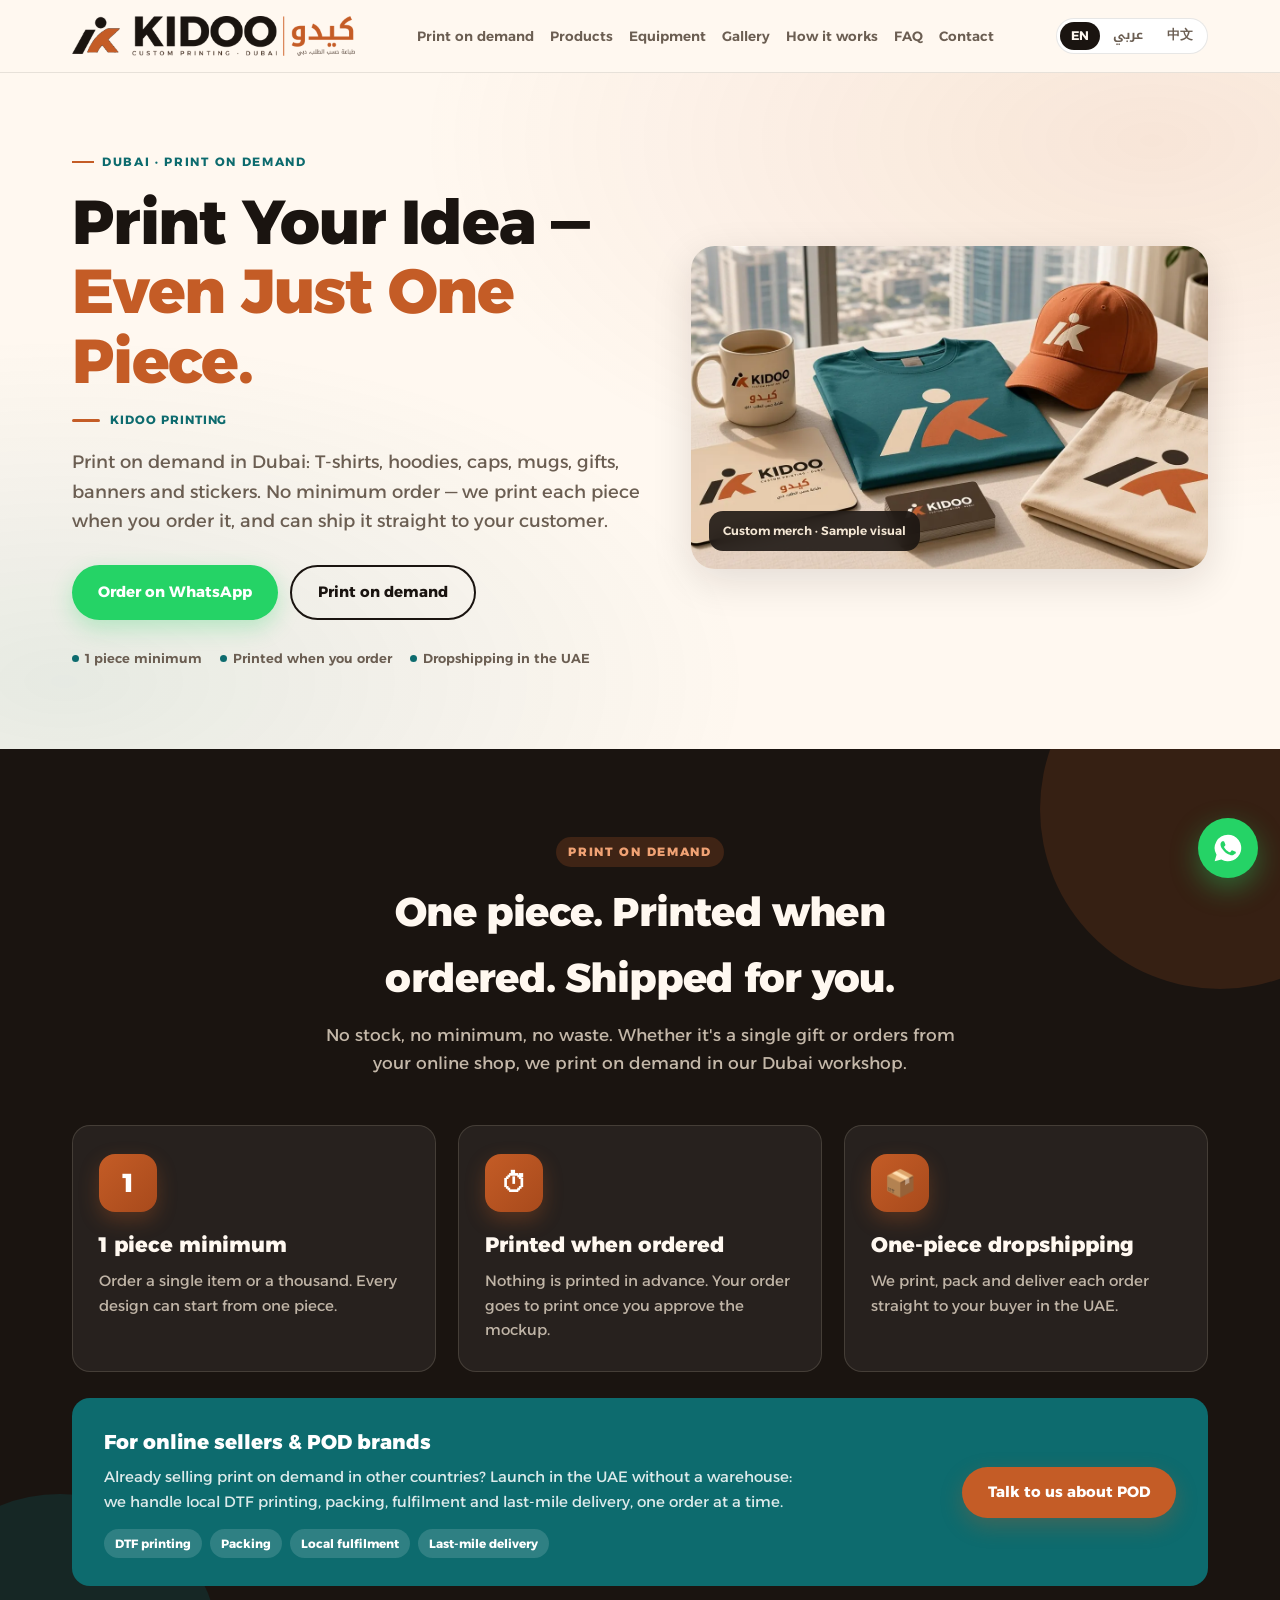
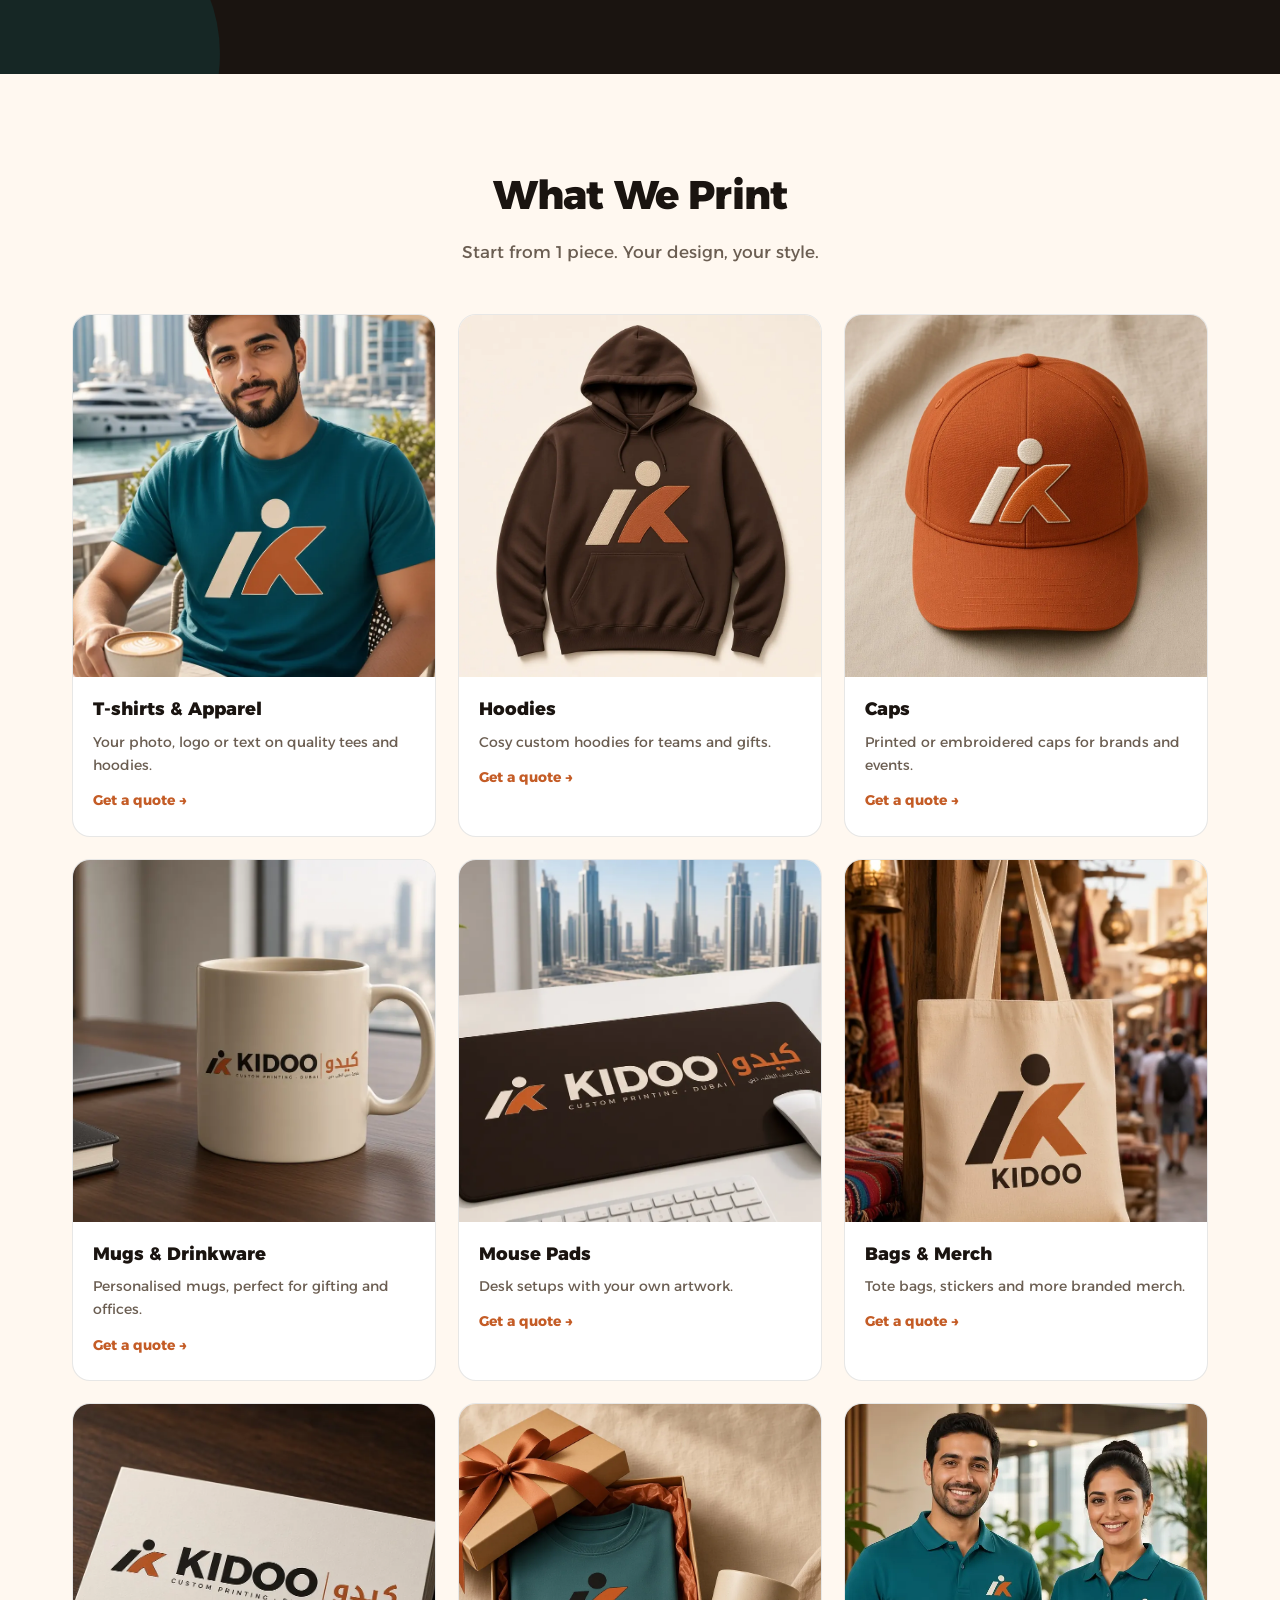
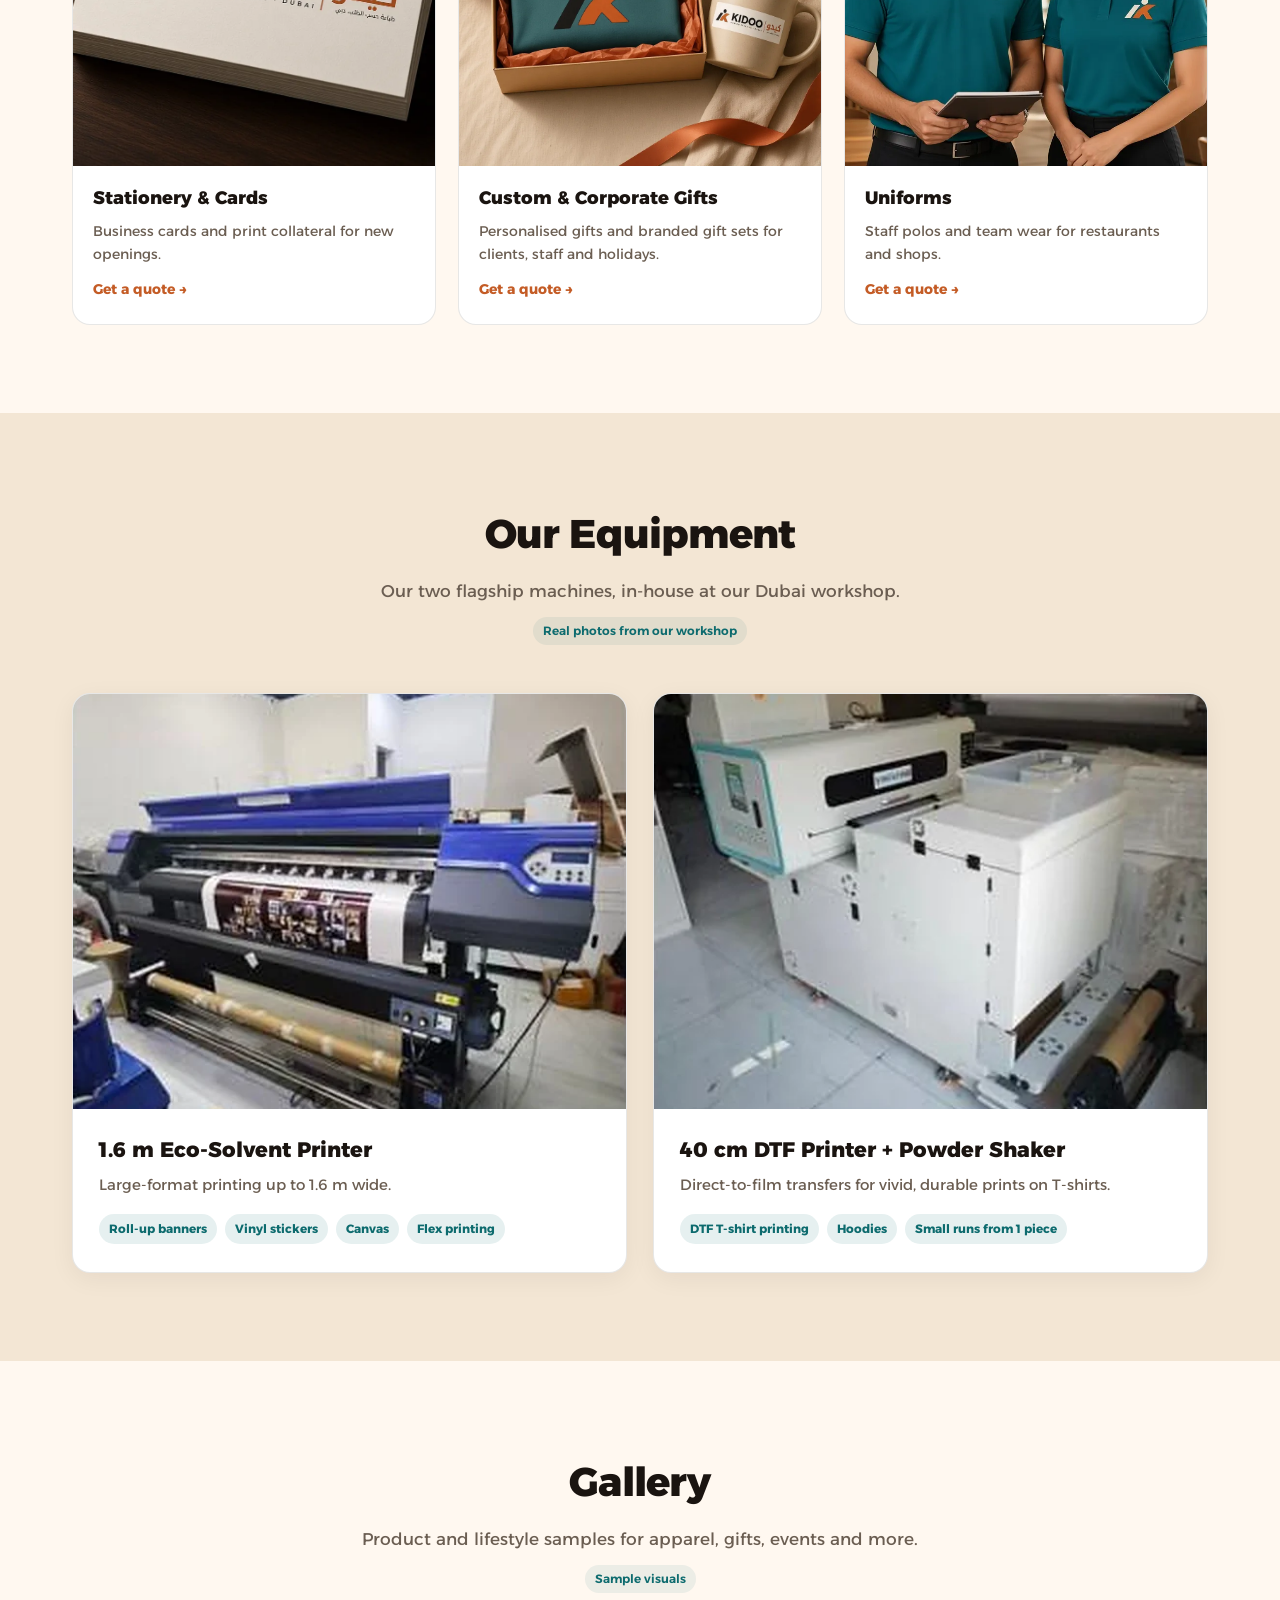
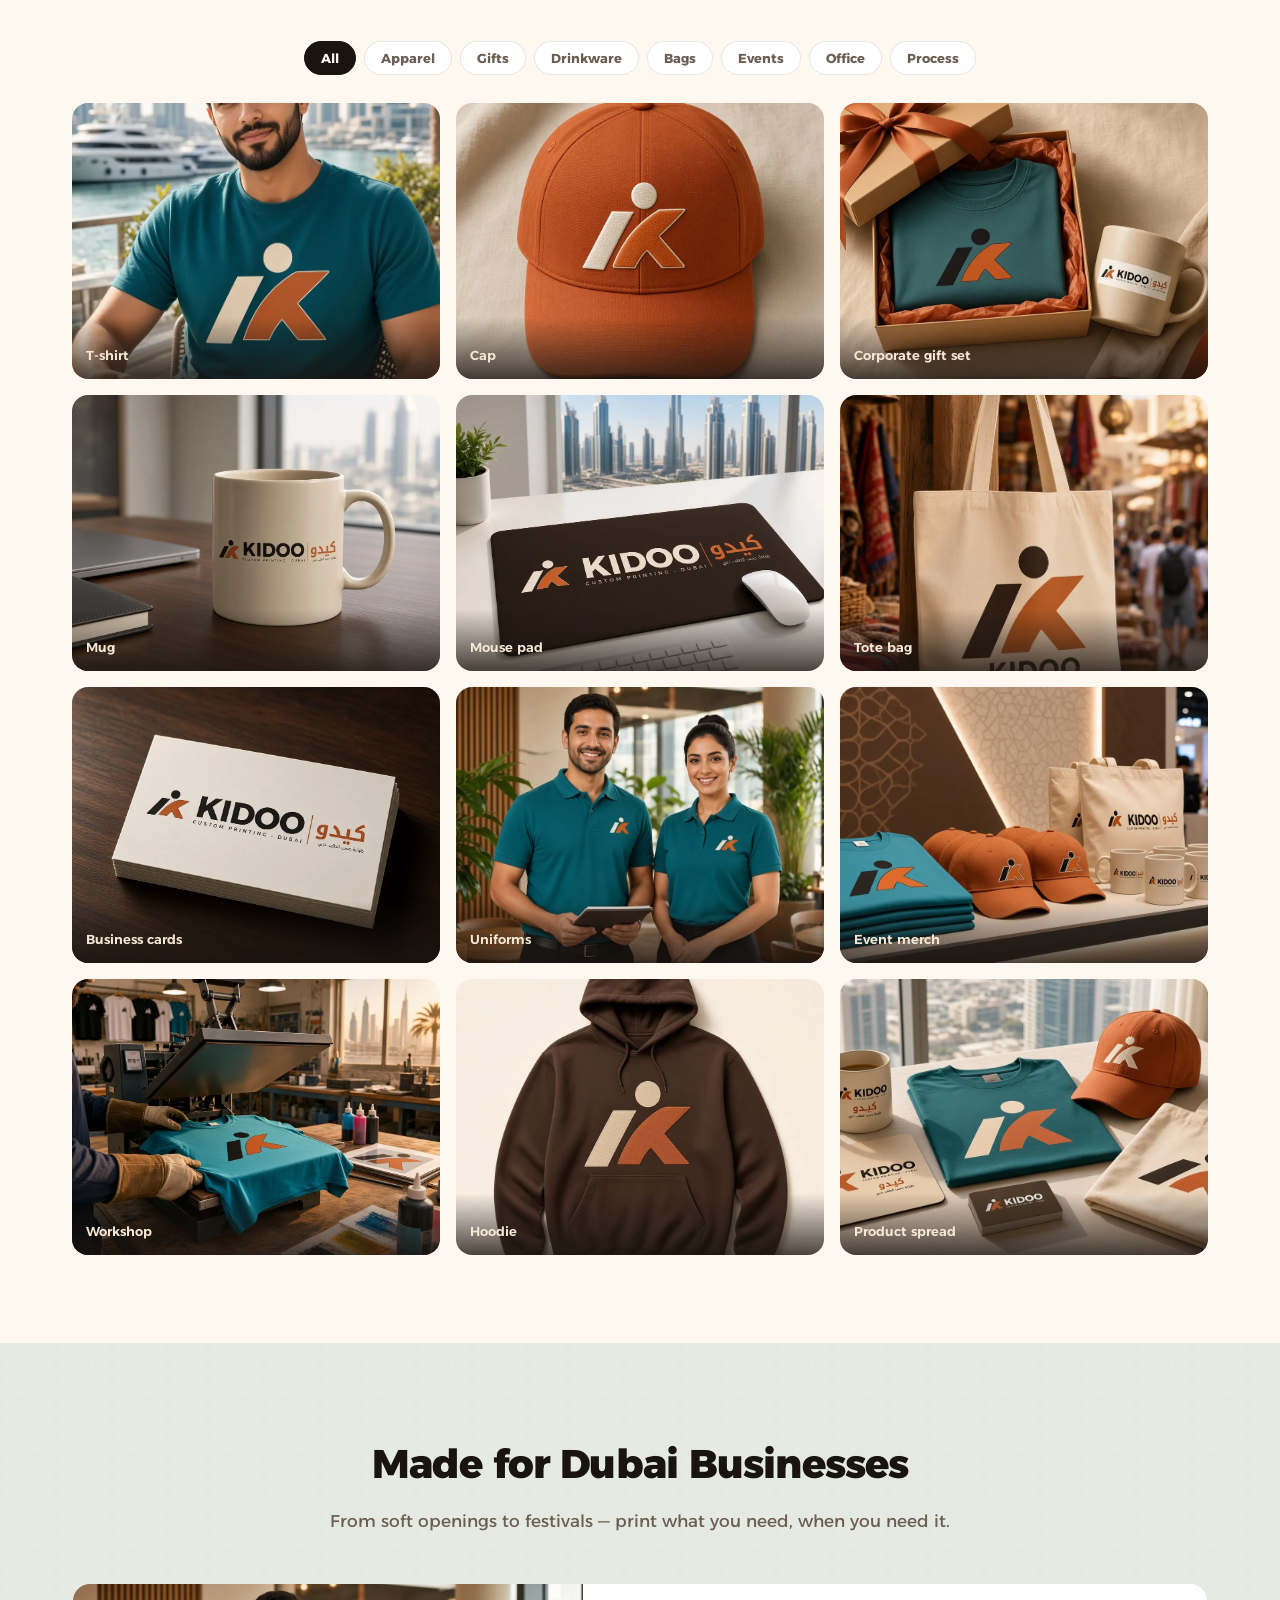
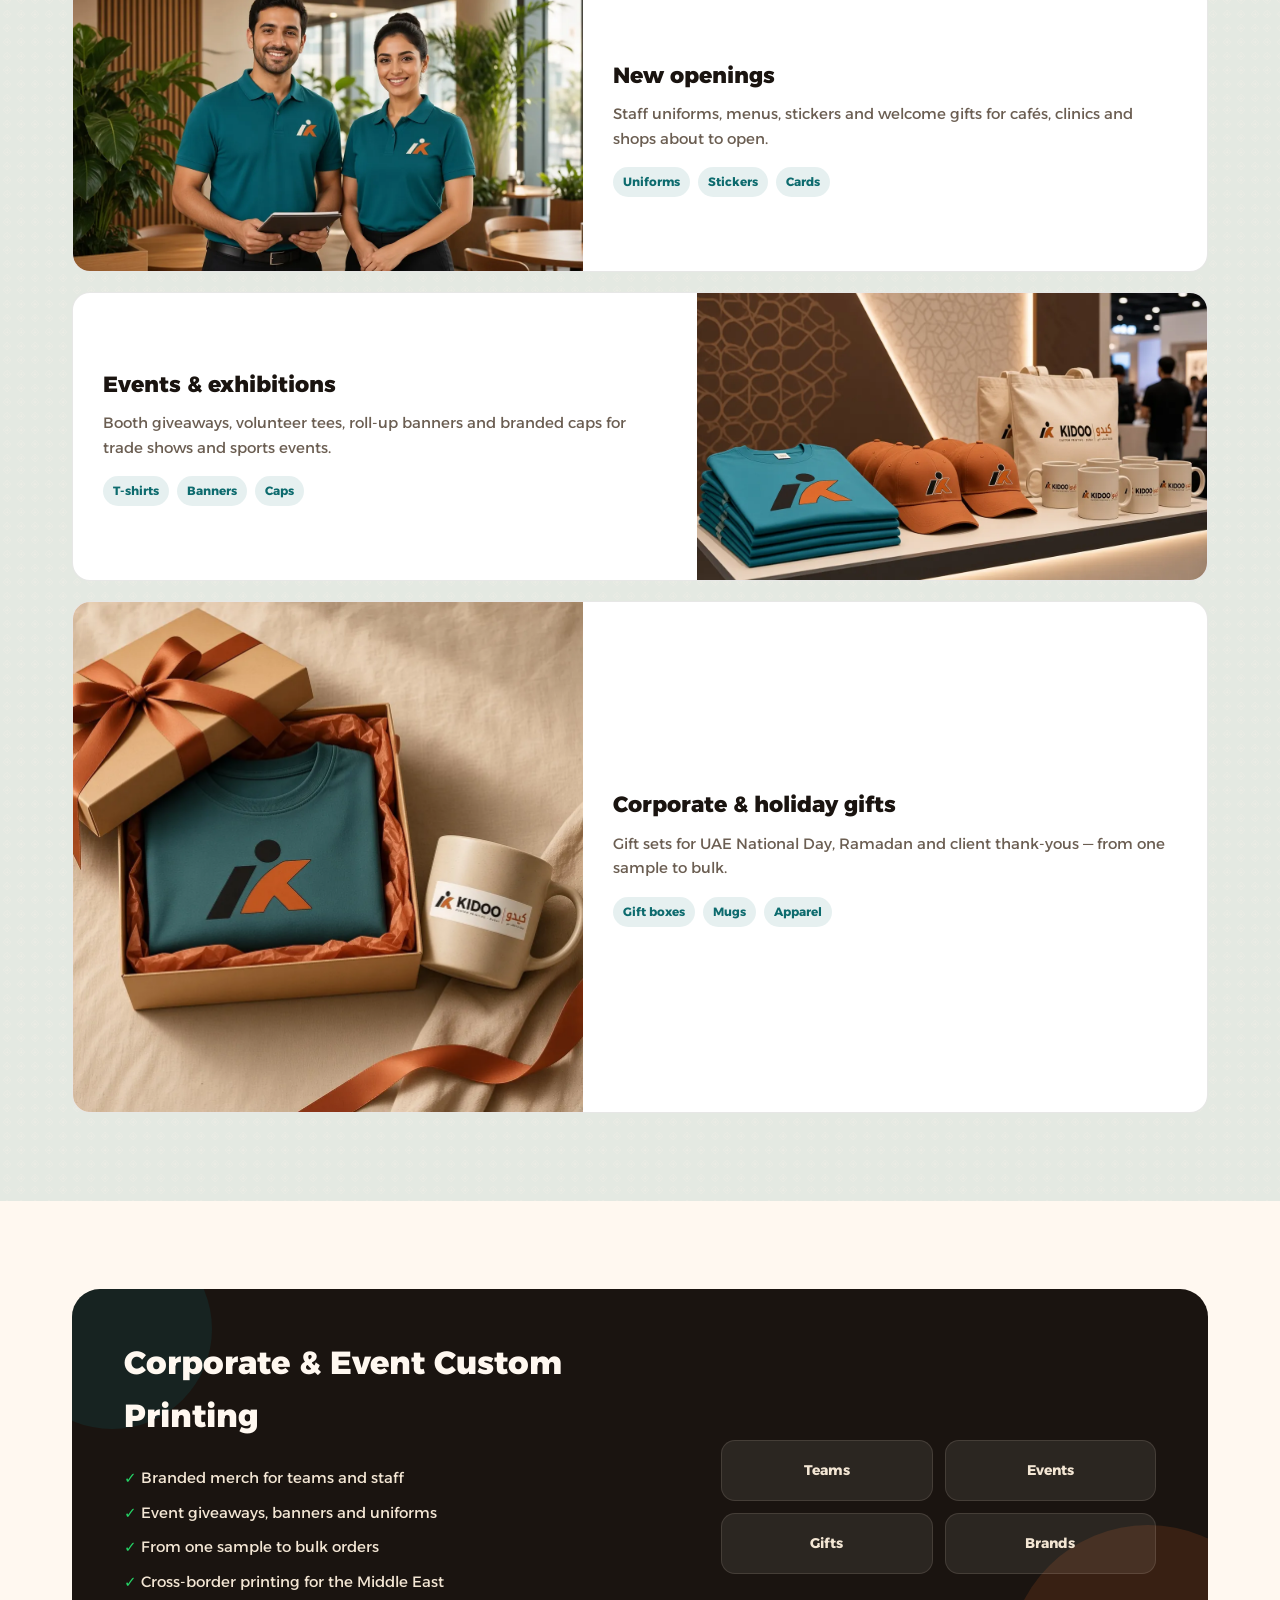
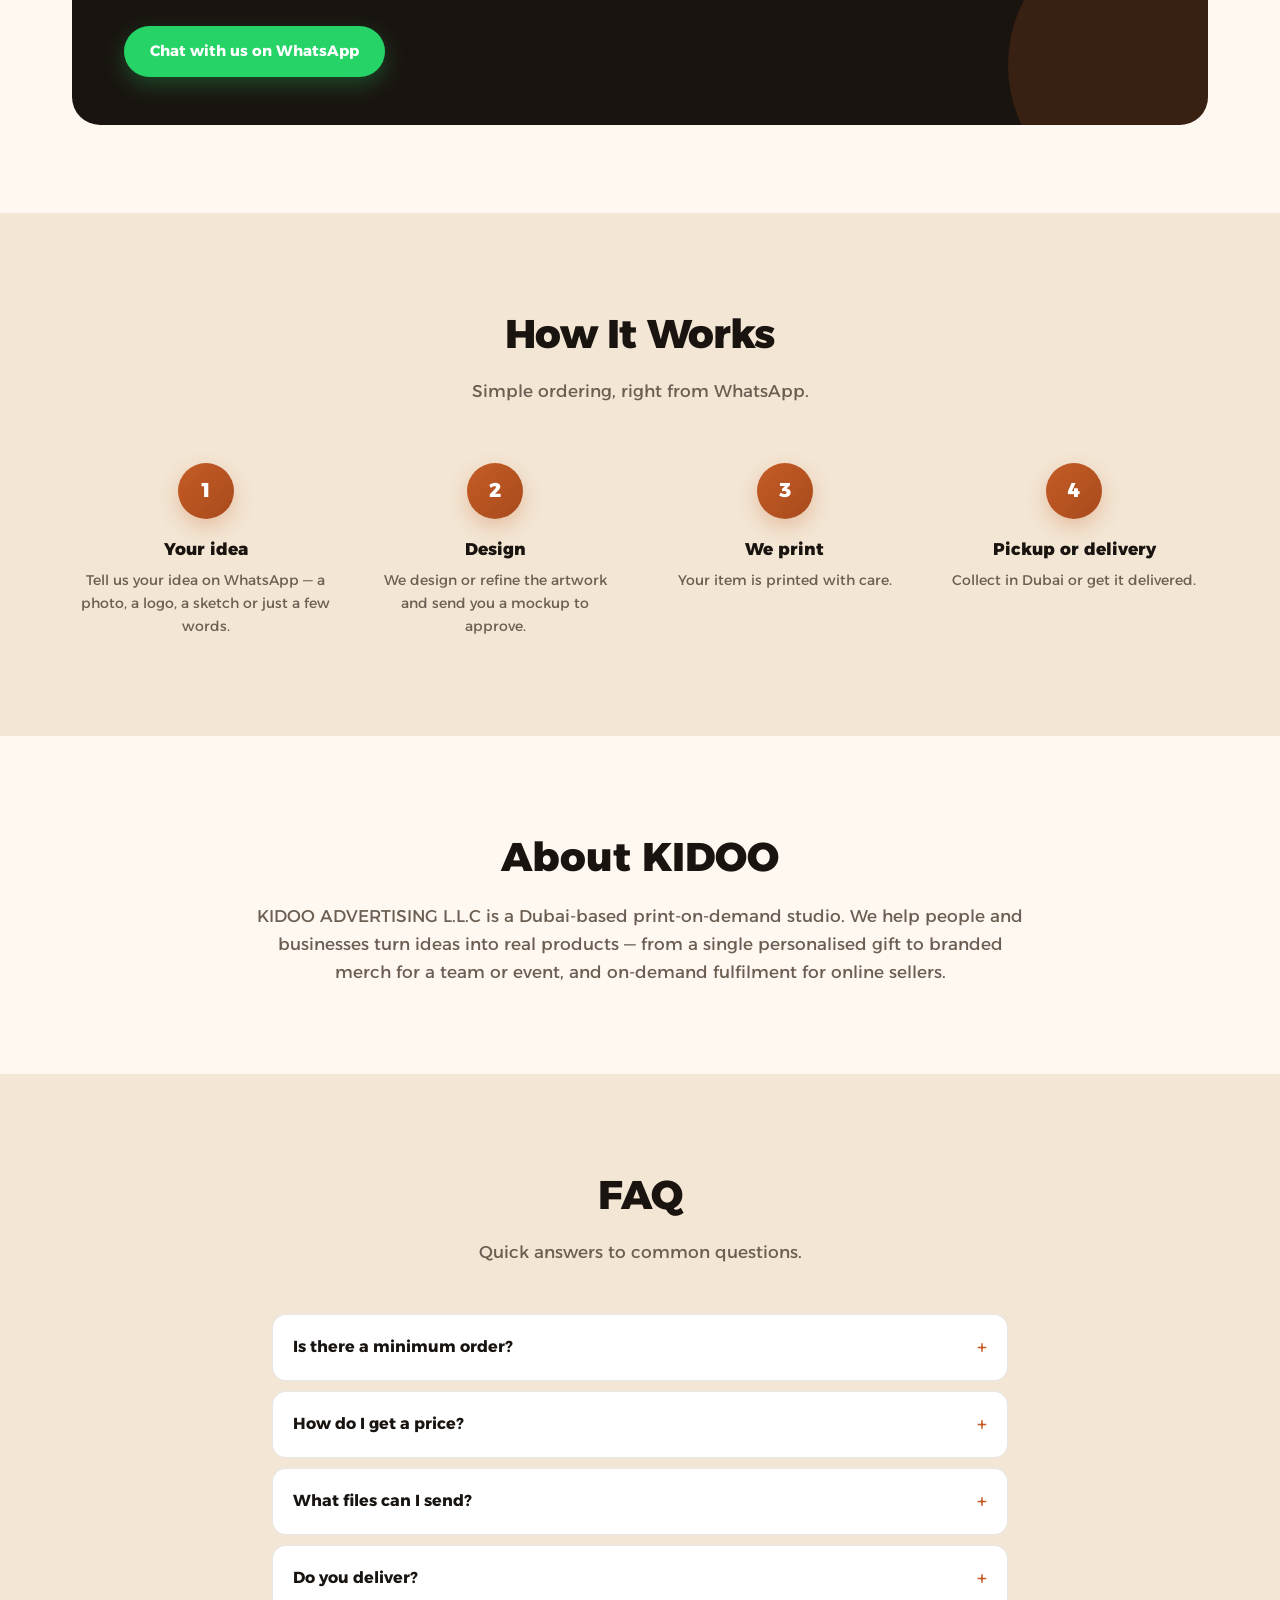
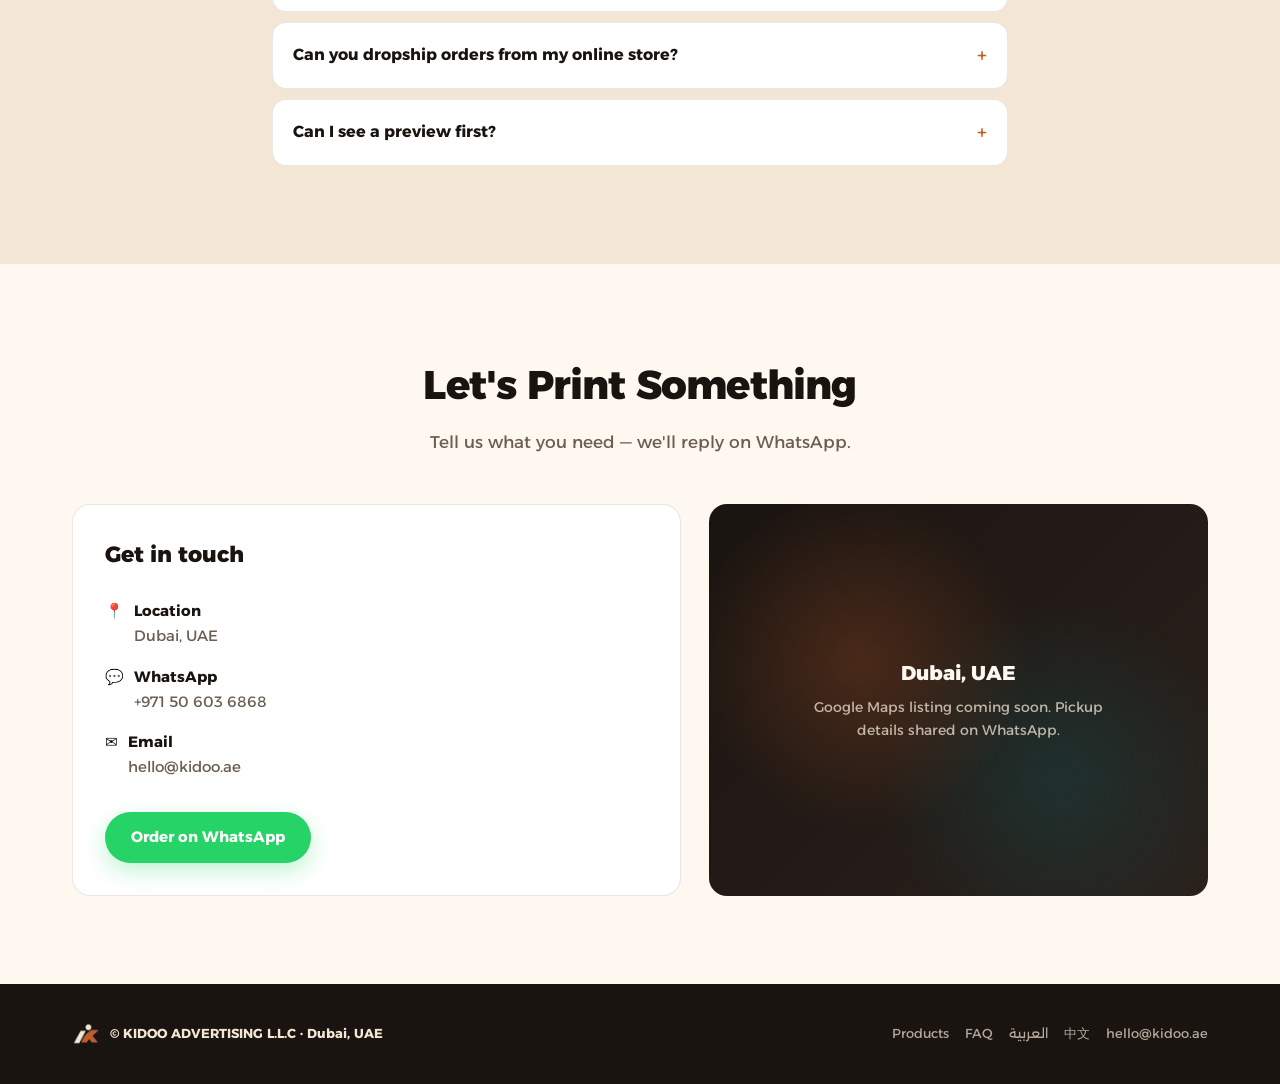
==== commit bb9f9adb: "Site v4: zh version, POD section, equipment, gifts (part 1)" ====
--- a/index.html
+++ b/index.html
@@ -3,18 +3,20 @@
 <head>
 <meta charset="utf-8">
 <meta name="viewport" content="width=device-width,initial-scale=1">
-<title>KIDOO – Custom Printing in Dubai | One Piece Minimum</title>
-<meta name="description" content="KIDOO custom printing in Dubai: T-shirts, hoodies, caps, mugs, mouse pads and merch. No minimum order. Order on WhatsApp.">
+<title>KIDOO Printing – Print on Demand in Dubai | One Piece Minimum</title>
+<meta name="description" content="KIDOO print on demand in Dubai: T-shirts, hoodies, caps, mugs, gifts, banners and stickers. One piece minimum, printed when you order, dropshipping across the UAE. Order on WhatsApp.">
 <link rel="canonical" href="https://kidoo.ae/">
 <link rel="alternate" hreflang="en" href="https://kidoo.ae/">
 <link rel="alternate" hreflang="ar" href="https://kidoo.ae/ar.html">
+<link rel="alternate" hreflang="zh-Hans" href="https://kidoo.ae/zh.html">
+<link rel="alternate" hreflang="x-default" href="https://kidoo.ae/">
 <link rel="icon" href="favicon.svg" type="image/svg+xml">
 <link rel="icon" href="favicon.png" type="image/png" sizes="64x64">
 <link rel="apple-touch-icon" href="assets/brand/apple-touch-icon.png">
 <meta property="og:type" content="website">
 <meta property="og:url" content="https://kidoo.ae/">
 <meta property="og:title" content="KIDOO – Print Your Idea, Even Just One Piece">
-<meta property="og:description" content="Custom printing in Dubai. No minimum order. Apparel, caps, mugs, merch.">
+<meta property="og:description" content="Print on demand in Dubai. One piece minimum, printed when ordered, dropshipping in the UAE.">
 <meta property="og:image" content="https://kidoo.ae/og-image.png">
 <meta name="twitter:card" content="summary_large_image">
 <link rel="preconnect" href="https://fonts.googleapis.com">
@@ -23,55 +25,58 @@
 <link rel="stylesheet" href="assets/css/site.css">
 </head>
 <body>
+<!-- Generated by _build/build.py from _build/content.py — edit those, then rebuild. -->
 <!-- WhatsApp +971506036868 — confirm ownership before large campaigns -->
+<!-- LOGO: to swap the logo, replace assets/brand/logo.png (and assets/brand/logo-mark.png / assets/brand/logo-mark-ondark.png) keeping the same file names. -->
 <header class="site-header">
   <nav class="wrap nav" aria-label="Primary">
     <a class="brand" href="#">
-      <img class="lockup" src="assets/brand/lockup-onlight.png" alt="KIDOO | كيدو — Custom Printing Dubai" width="280" height="40">
-      <img class="icon-only" src="assets/brand/icon-onlight.png" alt="KIDOO" width="36" height="36">
+      <img class="lockup" src="assets/brand/logo.png" alt="KIDOO | كيدو — Printing Dubai" height="40">
+      <img class="icon-only" src="assets/brand/logo-mark.png" alt="KIDOO" width="36" height="36">
     </a>
     <ul class="nav-links">
+      <li><a href="#pod">Print on demand</a></li>
       <li><a href="#products">Products</a></li>
+      <li><a href="#equipment">Equipment</a></li>
+      <li><a href="#work">Gallery</a></li>
       <li><a href="#how">How it works</a></li>
-      <li><a href="#work">Gallery</a></li>
-      <li><a href="#usecases">Use cases</a></li>
-      <li><a href="#corporate">Corporate</a></li>
       <li><a href="#faq">FAQ</a></li>
       <li><a href="#contact">Contact</a></li>
     </ul>
     <div class="nav-actions">
-      <a class="lang" href="ar.html" hreflang="ar">العربية</a>
-      <a class="btn btn-wa" href="https://wa.me/971506036868" style="padding:10px 18px;font-size:13px">WhatsApp</a>
+      <div class="lang-switch" role="navigation" aria-label="Language"><a href="index.html" hreflang="en" lang="en" class="on" aria-current="page">EN</a><a href="ar.html" hreflang="ar" lang="ar">عربي</a><a href="zh.html" hreflang="zh-Hans" lang="zh-Hans">中文</a></div>
+      <a class="btn btn-wa nav-wa" href="https://wa.me/971506036868?text=Hi%20KIDOO%2C%20I%27d%20like%20a%20quote.">WhatsApp</a>
       <button class="menu-btn" type="button" aria-label="Open menu" aria-expanded="false"><span></span></button>
     </div>
   </nav>
 </header>
 
 <div class="mobile-panel" id="mobile-panel" hidden>
+  <a href="#pod">Print on demand</a>
   <a href="#products">Products</a>
+  <a href="#equipment">Equipment</a>
+  <a href="#work">Gallery</a>
   <a href="#how">How it works</a>
-  <a href="#work">Gallery</a>
-  <a href="#usecases">Use cases</a>
-  <a href="#corporate">Corporate</a>
   <a href="#faq">FAQ</a>
   <a href="#contact">Contact</a>
-  <a href="ar.html" hreflang="ar">العربية</a>
+  <div class="mob-langs"><a href="ar.html" hreflang="ar" lang="ar">العربية</a><a href="zh.html" hreflang="zh-Hans" lang="zh-Hans">中文</a></div>
 </div>
 
 <section class="hero">
   <div class="wrap">
     <div class="reveal">
       <div class="eyebrow">Dubai · Print on demand</div>
-      <h1>Print Your Idea — <em>Even Just One Piece.</em></h1>
-      <p class="hero-lead">Custom printing on T-shirts, hoodies, caps, mugs, mouse pads and merch in Dubai. No minimum order. Made for you, delivered across the Middle East.</p>
+      <h1 class="slogan">Print Your Idea — <em>Even Just One Piece.</em></h1>
+      <div class="slogan-sign">KIDOO Printing</div>
+      <p class="hero-lead">Print on demand in Dubai: T-shirts, hoodies, caps, mugs, gifts, banners and stickers. No minimum order — we print each piece when you order it, and can ship it straight to your customer.</p>
       <div class="hero-cta">
-        <a class="btn btn-wa" href="https://wa.me/971506036868">Order on WhatsApp</a>
-        <a class="btn btn-outline" href="#products">Browse products</a>
+        <a class="btn btn-wa" href="https://wa.me/971506036868?text=Hi%20KIDOO%2C%20I%27d%20like%20a%20quote.">Order on WhatsApp</a>
+        <a class="btn btn-outline" href="#pod">Print on demand</a>
       </div>
       <div class="hero-meta">
-        <span><i></i> From 1 piece</span>
-        <span><i></i> Mockup before print</span>
-        <span><i></i> Pickup or delivery</span>
+        <span><i></i> 1 piece minimum</span>
+        <span><i></i> Printed when you order</span>
+        <span><i></i> Dropshipping in the UAE</span>
       </div>
     </div>
     <div class="hero-visual reveal">
@@ -81,6 +86,29 @@
   </div>
 </section>
 
+<section id="pod" class="pod">
+  <div class="wrap">
+    <div class="section-head reveal">
+      <div class="kicker">Print on demand</div>
+      <h2>One piece. Printed when ordered. Shipped for you.</h2>
+      <p>No stock, no minimum, no waste. Whether it&#x27;s a single gift or orders from your online shop, we print on demand in our Dubai workshop.</p>
+    </div>
+    <div class="grid g3 pod-grid">
+      <div class="pod-card reveal"><div class="pod-ic">1</div><h3>1 piece minimum</h3><p>Order a single item or a thousand. Every design can start from one piece.</p></div>
+      <div class="pod-card reveal"><div class="pod-ic">⏱</div><h3>Printed when ordered</h3><p>Nothing is printed in advance. Your order goes to print once you approve the mockup.</p></div>
+      <div class="pod-card reveal"><div class="pod-ic">📦</div><h3>One-piece dropshipping</h3><p>We print, pack and deliver each order straight to your buyer in the UAE.</p></div>
+    </div>
+    <div class="pod-partner reveal">
+      <div>
+        <h3>For online sellers &amp; POD brands</h3>
+        <p>Already selling print on demand in other countries? Launch in the UAE without a warehouse: we handle local DTF printing, packing, fulfilment and last-mile delivery, one order at a time.</p>
+        <div class="pod-chips"><span>DTF printing</span><span>Packing</span><span>Local fulfilment</span><span>Last-mile delivery</span></div>
+      </div>
+      <a class="btn btn-primary" href="https://wa.me/971506036868?text=Hi%20KIDOO%2C%20I%20sell%20online%20and%20want%20to%20talk%20about%20print%20on%20demand%20%2F%20dropshipping%20in%20the%20UAE.">Talk to us about POD</a>
+    </div>
+  </div>
+</section>
+
 <section id="products">
   <div class="wrap">
     <div class="section-head reveal">
@@ -90,55 +118,68 @@
     <div class="grid g3">
       <article class="card reveal">
         <div class="card-media"><img src="assets/photos/tee-cafe.webp" alt="Custom T-shirt — sample visual" loading="lazy" width="825" height="1100"></div>
-        <div class="card-body"><h3>T-shirts &amp; Apparel</h3><p>Your photo, logo or text on quality tees and hoodies.</p><a class="link" href="https://wa.me/971506036868">Get a quote →</a></div>
+        <div class="card-body"><h3>T-shirts &amp; Apparel</h3><p>Your photo, logo or text on quality tees and hoodies.</p><a class="link" href="https://wa.me/971506036868?text=Hi%20KIDOO%2C%20I%27d%20like%20a%20quote.">Get a quote →</a></div>
       </article>
       <article class="card reveal">
         <div class="card-media"><img src="assets/photos/hoodie-flatlay.webp" alt="Custom hoodie — sample visual" loading="lazy" width="1024" height="1024"></div>
-        <div class="card-body"><h3>Hoodies</h3><p>Cosy custom hoodies for teams and gifts.</p><a class="link" href="https://wa.me/971506036868">Get a quote →</a></div>
+        <div class="card-body"><h3>Hoodies</h3><p>Cosy custom hoodies for teams and gifts.</p><a class="link" href="https://wa.me/971506036868?text=Hi%20KIDOO%2C%20I%27d%20like%20a%20quote.">Get a quote →</a></div>
       </article>
       <article class="card reveal">
         <div class="card-media"><img src="assets/photos/cap-flatlay.webp" alt="Custom cap — sample visual" loading="lazy" width="1024" height="1024"></div>
-        <div class="card-body"><h3>Caps</h3><p>Printed or embroidered caps for brands and events.</p><a class="link" href="https://wa.me/971506036868">Get a quote →</a></div>
+        <div class="card-body"><h3>Caps</h3><p>Printed or embroidered caps for brands and events.</p><a class="link" href="https://wa.me/971506036868?text=Hi%20KIDOO%2C%20I%27d%20like%20a%20quote.">Get a quote →</a></div>
       </article>
       <article class="card reveal">
         <div class="card-media"><img src="assets/photos/mug-desk.webp" alt="Custom mug — sample visual" loading="lazy" width="1100" height="825"></div>
-        <div class="card-body"><h3>Mugs &amp; Drinkware</h3><p>Personalised mugs, perfect for gifting and offices.</p><a class="link" href="https://wa.me/971506036868">Get a quote →</a></div>
+        <div class="card-body"><h3>Mugs &amp; Drinkware</h3><p>Personalised mugs, perfect for gifting and offices.</p><a class="link" href="https://wa.me/971506036868?text=Hi%20KIDOO%2C%20I%27d%20like%20a%20quote.">Get a quote →</a></div>
       </article>
       <article class="card reveal">
         <div class="card-media"><img src="assets/photos/mousepad-desk.webp" alt="Custom mouse pad — sample visual" loading="lazy" width="1100" height="825"></div>
-        <div class="card-body"><h3>Mouse Pads</h3><p>Desk setups with your own artwork.</p><a class="link" href="https://wa.me/971506036868">Get a quote →</a></div>
+        <div class="card-body"><h3>Mouse Pads</h3><p>Desk setups with your own artwork.</p><a class="link" href="https://wa.me/971506036868?text=Hi%20KIDOO%2C%20I%27d%20like%20a%20quote.">Get a quote →</a></div>
       </article>
       <article class="card reveal">
         <div class="card-media"><img src="assets/photos/tote-market.webp" alt="Custom tote bag — sample visual" loading="lazy" width="825" height="1100"></div>
-        <div class="card-body"><h3>Bags &amp; Merch</h3><p>Tote bags, stickers and more branded merch.</p><a class="link" href="https://wa.me/971506036868">Get a quote →</a></div>
+        <div class="card-body"><h3>Bags &amp; Merch</h3><p>Tote bags, stickers and more branded merch.</p><a class="link" href="https://wa.me/971506036868?text=Hi%20KIDOO%2C%20I%27d%20like%20a%20quote.">Get a quote →</a></div>
       </article>
       <article class="card reveal">
         <div class="card-media"><img src="assets/photos/bizcards.webp" alt="Business cards — sample visual" loading="lazy" width="1100" height="825"></div>
-        <div class="card-body"><h3>Stationery &amp; Cards</h3><p>Business cards and print collateral for new openings.</p><a class="link" href="https://wa.me/971506036868">Get a quote →</a></div>
-      </article>
-      <article class="card reveal">
-        <div class="card-media"><img src="assets/photos/gift-box.webp" alt="Gift packaging — sample visual" loading="lazy" width="1024" height="1024"></div>
-        <div class="card-body"><h3>Gifts &amp; Packaging</h3><p>Gift sets and branded packaging for holidays and events.</p><a class="link" href="https://wa.me/971506036868">Get a quote →</a></div>
+        <div class="card-body"><h3>Stationery &amp; Cards</h3><p>Business cards and print collateral for new openings.</p><a class="link" href="https://wa.me/971506036868?text=Hi%20KIDOO%2C%20I%27d%20like%20a%20quote.">Get a quote →</a></div>
+      </article>
+      <article class="card reveal">
+        <div class="card-media"><img src="assets/photos/gift-box.webp" alt="Gift set — sample visual" loading="lazy" width="1024" height="1024"></div>
+        <div class="card-body"><h3>Custom &amp; Corporate Gifts</h3><p>Personalised gifts and branded gift sets for clients, staff and holidays.</p><a class="link" href="https://wa.me/971506036868?text=Hi%20KIDOO%2C%20I%27d%20like%20a%20quote.">Get a quote →</a></div>
       </article>
       <article class="card reveal">
         <div class="card-media"><img src="assets/photos/staff-uniforms.webp" alt="Staff uniforms — sample visual" loading="lazy" width="1280" height="720"></div>
-        <div class="card-body"><h3>Uniforms</h3><p>Staff polos and team wear for restaurants and shops.</p><a class="link" href="https://wa.me/971506036868">Get a quote →</a></div>
-      </article>
-    </div>
-  </div>
-</section>
-
-<section id="how" class="alt">
-  <div class="wrap">
-    <div class="section-head reveal">
-      <h2>How It Works</h2>
-      <p>Simple ordering, right from WhatsApp.</p>
-    </div>
-    <div class="grid g4 steps">
-      <div class="step reveal"><div class="step-num">1</div><h3>Send your idea</h3><p>Share your design, photo or idea on WhatsApp.</p></div>
-      <div class="step reveal"><div class="step-num">2</div><h3>Approve the mockup</h3><p>We send a preview for your approval.</p></div>
-      <div class="step reveal"><div class="step-num">3</div><h3>We print</h3><p>Your item is printed with care.</p></div>
-      <div class="step reveal"><div class="step-num">4</div><h3>Pickup or delivery</h3><p>Collect in Dubai or get it delivered.</p></div>
+        <div class="card-body"><h3>Uniforms</h3><p>Staff polos and team wear for restaurants and shops.</p><a class="link" href="https://wa.me/971506036868?text=Hi%20KIDOO%2C%20I%27d%20like%20a%20quote.">Get a quote →</a></div>
+      </article>
+    </div>
+  </div>
+</section>
+
+<section id="equipment" class="alt">
+  <div class="wrap">
+    <div class="section-head reveal">
+      <h2>Our Equipment</h2>
+      <p>Our two flagship machines, in-house at our Dubai workshop.</p>
+      <span class="note-sample">Real photos from our workshop</span>
+    </div>
+    <div class="grid g2 eq-grid">
+      <article class="eq-card reveal">
+        <div class="eq-media"><img src="assets/equipment/eco-solvent-160cm.webp" alt="1.6 meter eco-solvent printer in the KIDOO workshop" loading="lazy" width="570" height="604"></div>
+        <div class="eq-body">
+          <h3>1.6 m Eco-Solvent Printer</h3>
+          <p>Large-format printing up to 1.6 m wide.</p>
+          <div class="use-tags"><span>Roll-up banners</span><span>Vinyl stickers</span><span>Canvas</span><span>Flex printing</span></div>
+        </div>
+      </article>
+      <article class="eq-card reveal">
+        <div class="eq-media"><img src="assets/equipment/dtf-40cm-powder-shaker.webp" alt="40 cm DTF printer with powder shaker in the KIDOO workshop" loading="lazy" width="570" height="552"></div>
+        <div class="eq-body">
+          <h3>40 cm DTF Printer + Powder Shaker</h3>
+          <p>Direct-to-film transfers for vivid, durable prints on T-shirts.</p>
+          <div class="use-tags"><span>DTF T-shirt printing</span><span>Hoodies</span><span>Small runs from 1 piece</span></div>
+        </div>
+      </article>
     </div>
   </div>
 </section>
@@ -147,12 +188,13 @@
   <div class="wrap">
     <div class="section-head reveal">
       <h2>Gallery</h2>
-      <p>Product and lifestyle samples for apparel, drinkware, events and more.</p>
+      <p>Product and lifestyle samples for apparel, gifts, events and more.</p>
       <span class="note-sample">Sample visuals</span>
     </div>
     <div class="filters reveal" role="tablist" aria-label="Gallery filters">
       <button type="button" class="filter-btn active" data-filter="all">All</button>
       <button type="button" class="filter-btn" data-filter="apparel">Apparel</button>
+      <button type="button" class="filter-btn" data-filter="gifts">Gifts</button>
       <button type="button" class="filter-btn" data-filter="drinkware">Drinkware</button>
       <button type="button" class="filter-btn" data-filter="bags">Bags</button>
       <button type="button" class="filter-btn" data-filter="events">Events</button>
@@ -168,15 +210,19 @@
         <img src="assets/photos/cap-flatlay.webp" alt="Terracotta cap — sample visual" loading="lazy" width="1024" height="1024">
         <div class="cap">Cap</div>
       </div>
-      <div class="gal-item reveal" data-cat="drinkware" data-full="assets/photos/mug-desk.webp" data-cap="Custom mug · Sample visual">
+      <div class="gal-item reveal" data-cat="gifts events" data-full="assets/photos/gift-box.webp" data-cap="Corporate gift set · Sample visual">
+        <img src="assets/photos/gift-box.webp" alt="Corporate gift set — sample visual" loading="lazy" width="1024" height="1024">
+        <div class="cap">Corporate gift set</div>
+      </div>
+      <div class="gal-item reveal" data-cat="drinkware gifts" data-full="assets/photos/mug-desk.webp" data-cap="Custom mug · Sample visual">
         <img src="assets/photos/mug-desk.webp" alt="Custom mug — sample visual" loading="lazy" width="1100" height="825">
         <div class="cap">Mug</div>
       </div>
-      <div class="gal-item reveal" data-cat="office" data-full="assets/photos/mousepad-desk.webp" data-cap="Mouse pad · Sample visual">
+      <div class="gal-item reveal" data-cat="office gifts" data-full="assets/photos/mousepad-desk.webp" data-cap="Mouse pad · Sample visual">
         <img src="assets/photos/mousepad-desk.webp" alt="Mouse pad — sample visual" loading="lazy" width="1100" height="825">
         <div class="cap">Mouse pad</div>
       </div>
-      <div class="gal-item reveal tall" data-cat="bags" data-full="assets/photos/tote-market.webp" data-cap="Tote bag · Sample visual">
+      <div class="gal-item reveal" data-cat="bags" data-full="assets/photos/tote-market.webp" data-cap="Tote bag · Sample visual">
         <img src="assets/photos/tote-market.webp" alt="Tote bag — sample visual" loading="lazy" width="825" height="1100">
         <div class="cap">Tote bag</div>
       </div>
@@ -188,23 +234,19 @@
         <img src="assets/photos/staff-uniforms.webp" alt="Staff uniforms — sample visual" loading="lazy" width="1280" height="720">
         <div class="cap">Uniforms</div>
       </div>
-      <div class="gal-item reveal" data-cat="events" data-full="assets/photos/event-booth.webp" data-cap="Event merch · Sample visual">
+      <div class="gal-item reveal" data-cat="events gifts" data-full="assets/photos/event-booth.webp" data-cap="Event booth merch · Sample visual">
         <img src="assets/photos/event-booth.webp" alt="Event booth merch — sample visual" loading="lazy" width="1280" height="720">
         <div class="cap">Event merch</div>
       </div>
-      <div class="gal-item reveal" data-cat="events" data-full="assets/photos/gift-box.webp" data-cap="Gift set · Sample visual">
-        <img src="assets/photos/gift-box.webp" alt="Gift box — sample visual" loading="lazy" width="1024" height="1024">
-        <div class="cap">Gift set</div>
-      </div>
       <div class="gal-item reveal" data-cat="process" data-full="assets/photos/workshop-press.webp" data-cap="Heat press · Sample visual">
-        <img src="assets/photos/workshop-press.webp" alt="Printing workshop — sample visual" loading="lazy" width="1100" height="825">
+        <img src="assets/photos/workshop-press.webp" alt="Heat press — sample visual" loading="lazy" width="1100" height="825">
         <div class="cap">Workshop</div>
       </div>
-      <div class="gal-item reveal" data-cat="apparel" data-full="assets/photos/hoodie-flatlay.webp" data-cap="Hoodie · Sample visual">
+      <div class="gal-item reveal" data-cat="apparel gifts" data-full="assets/photos/hoodie-flatlay.webp" data-cap="Hoodie · Sample visual">
         <img src="assets/photos/hoodie-flatlay.webp" alt="Hoodie — sample visual" loading="lazy" width="1024" height="1024">
         <div class="cap">Hoodie</div>
       </div>
-      <div class="gal-item reveal" data-cat="apparel drinkware bags office" data-full="assets/photos/hero-spread.webp" data-cap="Product spread · Sample visual">
+      <div class="gal-item reveal" data-cat="apparel drinkware bags office gifts" data-full="assets/photos/hero-spread.webp" data-cap="Product spread · Sample visual">
         <img src="assets/photos/hero-spread.webp" alt="Product spread — sample visual" loading="lazy" width="1280" height="720">
         <div class="cap">Product spread</div>
       </div>
@@ -231,8 +273,8 @@
         <img src="assets/photos/event-booth.webp" alt="Event merch — sample visual" loading="lazy" width="1280" height="720">
         <div class="use-body">
           <h3>Events &amp; exhibitions</h3>
-          <p>Booth giveaways, volunteer tees and branded caps for trade shows and sports events.</p>
-          <div class="use-tags"><span>T-shirts</span><span>Caps</span><span>Tote bags</span></div>
+          <p>Booth giveaways, volunteer tees, roll-up banners and branded caps for trade shows and sports events.</p>
+          <div class="use-tags"><span>T-shirts</span><span>Banners</span><span>Caps</span></div>
         </div>
       </article>
       <article class="use-card reveal">
@@ -254,11 +296,11 @@
         <h2>Corporate &amp; Event Custom Printing</h2>
         <ul>
           <li>Branded merch for teams and staff</li>
-          <li>Event giveaways and uniforms</li>
+          <li>Event giveaways, banners and uniforms</li>
           <li>From one sample to bulk orders</li>
           <li>Cross-border printing for the Middle East</li>
         </ul>
-        <a class="btn btn-wa" href="https://wa.me/971506036868">Chat with us on WhatsApp</a>
+        <a class="btn btn-wa" href="https://wa.me/971506036868?text=Hi%20KIDOO%2C%20I%27d%20like%20a%20quote.">Chat with us on WhatsApp</a>
       </div>
       <div class="badges">
         <div>Teams</div><div>Events</div><div>Gifts</div><div>Brands</div>
@@ -267,44 +309,58 @@
   </div>
 </section>
 
-<section id="about" class="alt">
-  <div class="wrap reveal" style="max-width:820px;text-align:center">
-    <h2 style="font-size:clamp(28px,3.5vw,40px);font-weight:800">About KIDOO</h2>
-    <p class="section-head" style="margin:12px auto 0;max-width:none">
-      <span style="color:var(--muted);font-size:17px;display:block">KIDOO ADVERTISING L.L.C is a Dubai-based print-on-demand studio. We help people and businesses turn ideas into real products — from a single personalised gift to branded merch for a team or event.</span>
-    </p>
-  </div>
-</section>
-
-<section id="faq">
+<section id="how" class="alt">
+  <div class="wrap">
+    <div class="section-head reveal">
+      <h2>How It Works</h2>
+      <p>Simple ordering, right from WhatsApp.</p>
+    </div>
+    <div class="grid g4 steps">
+      <div class="step reveal"><div class="step-num">1</div><h3>Your idea</h3><p>Tell us your idea on WhatsApp — a photo, a logo, a sketch or just a few words.</p></div>
+      <div class="step reveal"><div class="step-num">2</div><h3>Design</h3><p>We design or refine the artwork and send you a mockup to approve.</p></div>
+      <div class="step reveal"><div class="step-num">3</div><h3>We print</h3><p>Your item is printed with care.</p></div>
+      <div class="step reveal"><div class="step-num">4</div><h3>Pickup or delivery</h3><p>Collect in Dubai or get it delivered.</p></div>
+    </div>
+  </div>
+</section>
+
+<section id="about">
+  <div class="wrap reveal about">
+    <h2>About KIDOO</h2>
+    <p>KIDOO ADVERTISING L.L.C is a Dubai-based print-on-demand studio. We help people and businesses turn ideas into real products — from a single personalised gift to branded merch for a team or event, and on-demand fulfilment for online sellers.</p>
+  </div>
+</section>
+
+<section id="faq" class="alt">
   <div class="wrap faq">
     <div class="section-head reveal">
       <h2>FAQ</h2>
       <p>Quick answers to common questions.</p>
     </div>
     <details class="reveal"><summary>Is there a minimum order?</summary><p>No. You can order just one piece.</p></details>
-    <details class="reveal"><summary>How do I get a price?</summary><p>Send us your design and quantity on WhatsApp and we'll reply with a quote.</p></details>
-    <details class="reveal"><summary>What files can I send?</summary><p>Photos, logos or sketches all work. We'll check the quality before printing.</p></details>
+    <details class="reveal"><summary>How do I get a price?</summary><p>Send us your design and quantity on WhatsApp and we&#x27;ll reply with a quote.</p></details>
+    <details class="reveal"><summary>What files can I send?</summary><p>Photos, logos or sketches all work. We&#x27;ll check the quality before printing.</p></details>
     <details class="reveal"><summary>Do you deliver?</summary><p>Yes, contact us on WhatsApp for delivery options in your area.</p></details>
+    <details class="reveal"><summary>Can you dropship orders from my online store?</summary><p>Yes. We print each order on demand, pack it and deliver it to your customer in the UAE. Message us to set it up.</p></details>
     <details class="reveal"><summary>Can I see a preview first?</summary><p>Yes. We send a mockup for your approval before we print.</p></details>
   </div>
 </section>
 
-<section id="contact" class="alt">
-  <div class="wrap">
-    <div class="section-head reveal">
-      <h2>Let's Print Something</h2>
-      <p>Tell us what you need — we'll reply on WhatsApp.</p>
+<section id="contact">
+  <div class="wrap">
+    <div class="section-head reveal">
+      <h2>Let&#x27;s Print Something</h2>
+      <p>Tell us what you need — we&#x27;ll reply on WhatsApp.</p>
     </div>
     <div class="contact-grid">
       <div class="contact-card reveal">
         <h3>Get in touch</h3>
         <ul class="contact-list">
           <li><strong>📍</strong> <span><strong>Location</strong><br>Dubai, UAE</span></li>
-          <li><strong>💬</strong> <span><strong>WhatsApp</strong><br><a href="https://wa.me/971506036868">+971 50 603 6868</a></span></li>
+          <li><strong>💬</strong> <span><strong>WhatsApp</strong><br><a href="https://wa.me/971506036868?text=Hi%20KIDOO%2C%20I%27d%20like%20a%20quote." dir="ltr">+971 50 603 6868</a></span></li>
           <li><strong>✉️</strong> <span><strong>Email</strong><br><a href="mailto:hello@kidoo.ae">hello@kidoo.ae</a></span></li>
         </ul>
-        <a class="btn btn-wa" href="https://wa.me/971506036868">Order on WhatsApp</a>
+        <a class="btn btn-wa" href="https://wa.me/971506036868?text=Hi%20KIDOO%2C%20I%27d%20like%20a%20quote.">Order on WhatsApp</a>
       </div>
       <div class="map-placeholder reveal" aria-label="Map placeholder">
         <h3>Dubai, UAE</h3>
@@ -317,19 +373,20 @@
 <footer>
   <div class="wrap footer-inner">
     <div class="footer-brand">
-      <img src="assets/brand/icon-ondark.png" alt="" width="28" height="28">
+      <img src="assets/brand/logo-mark-ondark.png" alt="" width="28" height="28">
       <span>© KIDOO ADVERTISING L.L.C · Dubai, UAE</span>
     </div>
     <div class="footer-links">
       <a href="#products">Products</a>
       <a href="#faq">FAQ</a>
-      <a href="ar.html">العربية</a>
+      <a href="ar.html" hreflang="ar" lang="ar">العربية</a>
+      <a href="zh.html" hreflang="zh-Hans" lang="zh-Hans">中文</a>
       <a href="mailto:hello@kidoo.ae">hello@kidoo.ae</a>
     </div>
   </div>
 </footer>
 
-<a class="float" href="https://wa.me/971506036868" aria-label="WhatsApp"><svg viewBox="0 0 24 24" aria-hidden="true"><path d="M12 2a10 10 0 0 0-8.6 15.1L2 22l5-1.3A10 10 0 1 0 12 2zm5.3 14.2c-.2.6-1.3 1.2-1.8 1.2-.5.1-1 .1-3.3-.8-2.8-1.1-4.5-4-4.7-4.2-.1-.2-1.1-1.5-1.1-2.9s.7-2 1-2.3c.2-.3.5-.3.7-.3h.5c.2 0 .4 0 .6.5l.8 2c.1.2.1.4 0 .5l-.4.6-.4.4c-.1.2-.3.3-.1.6.2.3.8 1.3 1.7 2.1 1.2 1 2.1 1.3 2.4 1.5.3.1.5.1.6-.1l.9-1.1c.2-.3.4-.2.7-.1l1.9.9c.3.1.5.2.5.3.1.2.1.7-.1 1.3z"/></svg></a>
+<a class="float" href="https://wa.me/971506036868?text=Hi%20KIDOO%2C%20I%27d%20like%20a%20quote." aria-label="WhatsApp"><svg viewBox="0 0 24 24" aria-hidden="true"><path d="M12 2a10 10 0 0 0-8.6 15.1L2 22l5-1.3A10 10 0 1 0 12 2zm5.3 14.2c-.2.6-1.3 1.2-1.8 1.2-.5.1-1 .1-3.3-.8-2.8-1.1-4.5-4-4.7-4.2-.1-.2-1.1-1.5-1.1-2.9s.7-2 1-2.3c.2-.3.5-.3.7-.3h.5c.2 0 .4 0 .6.5l.8 2c.1.2.1.4 0 .5l-.4.6-.4.4c-.1.2-.3.3-.1.6.2.3.8 1.3 1.7 2.1 1.2 1 2.1 1.3 2.4 1.5.3.1.5.1.6-.1l.9-1.1c.2-.3.4-.2.7-.1l1.9.9c.3.1.5.2.5.3.1.2.1.7-.1 1.3z"/></svg></a>
 
 <div class="lightbox" id="lightbox" role="dialog" aria-modal="true" aria-label="Image preview">
   <button class="lb-close" type="button" aria-label="Close">×</button>
@@ -338,7 +395,6 @@
 </div>
 
 <script>
-  // un-hide mobile panel for CSS toggle (kept in DOM)
   var mp = document.getElementById('mobile-panel');
   if (mp) mp.removeAttribute('hidden');
 </script>
--- a/assets/css/site.css
+++ b/assets/css/site.css
@@ -0,0 +1,446 @@
+:root{
+  --espresso:#1A1410;
+  --sand:#F3E6D4;
+  --cream:#FFF8F0;
+  --terracotta:#C45C26;
+  --teal:#0D6B6E;
+  --muted:#6B5E52;
+  --line:rgba(26,20,16,.10);
+  --shadow:0 12px 40px rgba(26,20,16,.12);
+  --radius:18px;
+  --font-en:'Alexandria',system-ui,-apple-system,Segoe UI,Roboto,sans-serif;
+  --font-ar:'Noto Kufi Arabic',Tahoma,system-ui,sans-serif;
+  --font-zh:'Alexandria','Noto Sans SC','PingFang SC','Microsoft YaHei',system-ui,sans-serif;
+}
+*{box-sizing:border-box;margin:0;padding:0}
+html{scroll-behavior:smooth}
+body{
+  font-family:var(--font-en);
+  color:var(--espresso);
+  background:var(--cream);
+  line-height:1.65;
+  overflow-x:hidden;
+}
+html[lang="ar"] body,body.rtl{font-family:var(--font-ar)}
+html[lang^="zh"] body,body.zh{font-family:var(--font-zh)}
+img{max-width:100%;display:block;height:auto}
+a{color:inherit;text-decoration:none}
+.wrap{max-width:1180px;margin:0 auto;padding:0 22px}
+
+/* Header */
+.site-header{
+  position:sticky;top:0;z-index:50;
+  background:rgba(255,248,240,.92);
+  backdrop-filter:blur(12px);
+  border-bottom:1px solid var(--line);
+  transition:box-shadow .25s;
+}
+.site-header.scrolled{box-shadow:0 6px 24px rgba(26,20,16,.08)}
+.nav{display:flex;align-items:center;justify-content:space-between;height:72px;gap:16px}
+.brand{display:flex;align-items:center;gap:10px;flex-shrink:0}
+.brand img.lockup{height:40px;width:auto}
+.brand img.icon-only{height:36px;width:36px;display:none}
+.nav-links{display:flex;gap:22px;list-style:none;font-size:14px;font-weight:600;color:var(--muted)}
+.nav-links a{transition:color .2s}
+.nav-links a:hover{color:var(--terracotta)}
+.nav-actions{display:flex;align-items:center;gap:10px}
+.lang{
+  font-size:13px;font-weight:700;
+  border:1.5px solid var(--line);border-radius:999px;
+  padding:6px 14px;background:#fff;color:var(--espresso);
+  transition:border-color .2s,color .2s;
+}
+.lang:hover{border-color:var(--terracotta);color:var(--terracotta)}
+.menu-btn{
+  display:none;width:42px;height:42px;border-radius:12px;
+  border:1px solid var(--line);background:#fff;cursor:pointer;
+  align-items:center;justify-content:center;
+}
+.menu-btn span{display:block;width:18px;height:2px;background:var(--espresso);position:relative}
+.menu-btn span:before,.menu-btn span:after{
+  content:"";position:absolute;left:0;width:18px;height:2px;background:var(--espresso);
+}
+.menu-btn span:before{top:-6px}.menu-btn span:after{top:6px}
+
+/* Buttons */
+.btn{
+  display:inline-flex;align-items:center;justify-content:center;gap:8px;
+  padding:13px 26px;border-radius:999px;font-weight:700;font-size:15px;
+  transition:transform .2s,box-shadow .2s,background .2s,color .2s;
+  border:none;cursor:pointer;font-family:inherit;
+}
+.btn:hover{transform:translateY(-1px)}
+.btn-wa{background:#25D366;color:#fff;box-shadow:0 8px 22px rgba(37,211,102,.28)}
+.btn-wa:hover{box-shadow:0 10px 28px rgba(37,211,102,.38)}
+.btn-primary{background:var(--terracotta);color:#fff;box-shadow:0 8px 22px rgba(196,92,38,.28)}
+.btn-primary:hover{background:#b04f1f}
+.btn-outline{border:2px solid var(--espresso);color:var(--espresso);background:transparent}
+.btn-outline:hover{background:var(--espresso);color:var(--cream)}
+.btn-ghost{background:rgba(255,248,240,.12);color:var(--cream);border:1px solid rgba(243,230,212,.25)}
+.btn-ghost:hover{background:rgba(255,248,240,.2)}
+
+/* Hero */
+.hero{
+  position:relative;padding:72px 0 80px;
+  background:
+    radial-gradient(ellipse at 90% 10%, rgba(196,92,38,.12), transparent 45%),
+    radial-gradient(ellipse at 5% 90%, rgba(13,107,110,.10), transparent 40%),
+    var(--cream);
+  overflow:hidden;
+}
+.hero .wrap{display:grid;grid-template-columns:1.05fr .95fr;gap:48px;align-items:center}
+.eyebrow{
+  display:inline-flex;align-items:center;gap:8px;
+  font-size:12px;font-weight:700;letter-spacing:.14em;text-transform:uppercase;
+  color:var(--teal);margin-bottom:16px;
+}
+.eyebrow:before{content:"";width:22px;height:2px;background:var(--terracotta)}
+.hero h1{font-size:clamp(34px,5vw,56px);line-height:1.12;font-weight:800;letter-spacing:-.02em}
+.hero h1 em{font-style:normal;color:var(--terracotta)}
+.hero-lead{margin:18px 0 28px;font-size:18px;color:var(--muted);max-width:34em}
+.hero-cta{display:flex;flex-wrap:wrap;gap:12px}
+.hero-meta{display:flex;flex-wrap:wrap;gap:18px;margin-top:28px;font-size:13px;font-weight:600;color:var(--muted)}
+.hero-meta span{display:inline-flex;align-items:center;gap:6px}
+.hero-meta i{width:7px;height:7px;border-radius:50%;background:var(--teal);display:inline-block}
+.hero-visual{position:relative}
+.hero-visual img{
+  width:100%;border-radius:24px;box-shadow:var(--shadow);
+  aspect-ratio:16/10;object-fit:cover;
+}
+.hero-chip{
+  position:absolute;bottom:18px;left:18px;
+  background:rgba(26,20,16,.88);color:var(--sand);
+  padding:10px 14px;border-radius:14px;font-size:12px;font-weight:600;
+  backdrop-filter:blur(8px);max-width:70%;
+}
+html[dir="rtl"] .hero-chip{left:auto;right:18px}
+
+/* Sections */
+section{padding:88px 0}
+.section-head{text-align:center;max-width:640px;margin:0 auto 48px}
+.section-head h2{font-size:clamp(28px,3.5vw,40px);font-weight:800;letter-spacing:-.02em}
+.section-head p{margin-top:10px;color:var(--muted);font-size:17px}
+.note-sample{
+  display:inline-block;margin-top:12px;font-size:12px;font-weight:600;
+  color:var(--teal);background:rgba(13,107,110,.08);
+  padding:4px 10px;border-radius:999px;
+}
+.alt{background:var(--sand)}
+.patterned{
+  background-color:var(--sand);
+  background-image:url('../brand/pattern-tile.png');
+  background-size:180px;
+}
+
+/* Product cards */
+.grid{display:grid;gap:22px}
+.g3{grid-template-columns:repeat(3,1fr)}
+.g4{grid-template-columns:repeat(4,1fr)}
+.g2{grid-template-columns:repeat(2,1fr)}
+.card{
+  background:#fff;border:1px solid var(--line);border-radius:var(--radius);
+  overflow:hidden;transition:transform .25s,box-shadow .25s;
+}
+.card:hover{transform:translateY(-4px);box-shadow:var(--shadow)}
+.card-media{position:relative;aspect-ratio:1;overflow:hidden;background:var(--sand)}
+.card-media img{width:100%;height:100%;object-fit:cover;transition:transform .45s}
+.card:hover .card-media img{transform:scale(1.05)}
+.card-body{padding:18px 20px 22px}
+.card h3{font-size:18px;font-weight:800;margin-bottom:6px}
+.card p{color:var(--muted);font-size:14px}
+.card .link{display:inline-block;margin-top:12px;color:var(--terracotta);font-weight:700;font-size:14px}
+.card .link:hover{text-decoration:underline}
+
+/* Steps */
+.steps .step{
+  text-align:center;padding:10px 8px;position:relative;
+}
+.step-num{
+  width:56px;height:56px;border-radius:50%;margin:0 auto 16px;
+  display:flex;align-items:center;justify-content:center;
+  font-weight:800;font-size:20px;color:#fff;
+  background:linear-gradient(135deg,var(--terracotta),#a84a1c);
+  box-shadow:0 8px 20px rgba(196,92,38,.28);
+}
+.step h3{font-size:17px;font-weight:800;margin-bottom:6px}
+.step p{color:var(--muted);font-size:14px}
+
+/* Gallery */
+.filters{display:flex;flex-wrap:wrap;justify-content:center;gap:8px;margin-bottom:28px}
+.filter-btn{
+  border:1px solid var(--line);background:#fff;color:var(--muted);
+  border-radius:999px;padding:8px 16px;font-size:13px;font-weight:700;
+  cursor:pointer;font-family:inherit;transition:.2s;
+}
+.filter-btn:hover,.filter-btn.active{background:var(--espresso);color:var(--cream);border-color:var(--espresso)}
+.gallery-grid{display:grid;grid-template-columns:repeat(3,1fr);gap:16px}
+.gal-item{
+  position:relative;border-radius:16px;overflow:hidden;cursor:pointer;
+  aspect-ratio:4/3;background:var(--espresso);
+}
+.gal-item.tall{aspect-ratio:3/4}
+.gal-item img{width:100%;height:100%;object-fit:cover;transition:transform .4s,opacity .3s}
+.gal-item:hover img{transform:scale(1.06)}
+.gal-item .cap{
+  position:absolute;inset:auto 0 0 0;padding:28px 14px 12px;
+  background:linear-gradient(transparent,rgba(26,20,16,.78));
+  color:var(--sand);font-size:13px;font-weight:600;
+}
+.gal-item.hidden{display:none}
+
+/* Use cases */
+.use-card{
+  display:grid;grid-template-columns:.9fr 1.1fr;gap:0;
+  background:#fff;border-radius:var(--radius);overflow:hidden;
+  border:1px solid var(--line);min-height:240px;
+}
+.use-card.reverse{direction:rtl}
+.use-card.reverse > *{direction:ltr}
+html[dir="rtl"] .use-card.reverse{direction:ltr}
+html[dir="rtl"] .use-card.reverse > *{direction:rtl}
+.use-card img{width:100%;height:100%;object-fit:cover;min-height:240px}
+.use-body{padding:28px 30px;display:flex;flex-direction:column;justify-content:center}
+.use-body h3{font-size:22px;font-weight:800;margin-bottom:8px}
+.use-body p{color:var(--muted);font-size:15px}
+.use-tags{display:flex;flex-wrap:wrap;gap:8px;margin-top:16px}
+.use-tags span{
+  font-size:12px;font-weight:700;padding:5px 10px;border-radius:999px;
+  background:rgba(13,107,110,.1);color:var(--teal);
+}
+
+/* Corporate band */
+.corp{
+  background:var(--espresso);color:var(--sand);
+  border-radius:28px;padding:48px 52px;
+  display:grid;grid-template-columns:1.3fr 1fr;gap:32px;align-items:center;
+  position:relative;overflow:hidden;
+}
+.corp:before{
+  content:"";position:absolute;inset:auto -80px -80px auto;width:280px;height:280px;
+  border-radius:50%;background:rgba(196,92,38,.18);
+}
+.corp:after{
+  content:"";position:absolute;inset:-60px auto auto -60px;width:200px;height:200px;
+  border-radius:50%;background:rgba(13,107,110,.18);
+}
+.corp > *{position:relative;z-index:1}
+.corp h2{font-size:32px;font-weight:800;text-align:left;color:var(--cream)}
+html[dir="rtl"] .corp h2{text-align:right}
+.corp ul{list-style:none;margin:18px 0 26px}
+.corp li{padding:5px 0;font-size:15px}
+.corp li:before{content:"✓ ";color:#25D366;font-weight:800}
+.badges{display:grid;grid-template-columns:1fr 1fr;gap:12px}
+.badges div{
+  background:rgba(255,248,240,.08);border:1px solid rgba(243,230,212,.12);
+  border-radius:14px;padding:18px;text-align:center;font-weight:700;font-size:14px;
+}
+
+/* FAQ */
+.faq{max-width:780px;margin:0 auto}
+details{
+  border:1px solid var(--line);border-radius:14px;padding:0;
+  margin-bottom:10px;background:#fff;overflow:hidden;
+}
+summary{
+  font-weight:700;cursor:pointer;padding:16px 20px;list-style:none;
+  display:flex;justify-content:space-between;align-items:center;gap:12px;
+}
+summary::-webkit-details-marker{display:none}
+summary:after{content:"+";font-size:20px;color:var(--terracotta);font-weight:400}
+details[open] summary:after{content:"−"}
+details p{padding:0 20px 16px;color:var(--muted);font-size:15px}
+
+/* Contact */
+.contact-grid{display:grid;grid-template-columns:1.1fr .9fr;gap:28px;align-items:stretch}
+.contact-card{
+  background:#fff;border:1px solid var(--line);border-radius:var(--radius);padding:32px;
+}
+.contact-card h3{font-size:22px;font-weight:800;margin-bottom:10px}
+.contact-list{list-style:none;margin:18px 0 24px}
+.contact-list li{padding:8px 0;font-size:15px;color:var(--muted);display:flex;gap:10px;align-items:flex-start}
+.contact-list strong{color:var(--espresso)}
+.map-placeholder{
+  border-radius:var(--radius);background:var(--espresso);color:var(--sand);
+  min-height:280px;display:flex;flex-direction:column;align-items:center;justify-content:center;
+  text-align:center;padding:28px;position:relative;overflow:hidden;
+  background-image:
+    radial-gradient(circle at 30% 40%, rgba(196,92,38,.25), transparent 40%),
+    radial-gradient(circle at 70% 70%, rgba(13,107,110,.25), transparent 40%),
+    linear-gradient(135deg,#1A1410,#2a211c);
+}
+.map-placeholder h3{font-size:20px;font-weight:800;margin-bottom:6px;color:var(--cream)}
+.map-placeholder p{color:rgba(243,230,212,.75);font-size:14px;max-width:22em}
+
+/* Footer */
+footer{
+  background:var(--espresso);color:rgba(243,230,212,.7);
+  padding:36px 0;font-size:13px;
+}
+.footer-inner{display:flex;flex-wrap:wrap;justify-content:space-between;align-items:center;gap:16px}
+.footer-brand{display:flex;align-items:center;gap:10px;color:var(--sand);font-weight:700}
+.footer-brand img{height:28px;width:auto}
+.footer-links{display:flex;gap:16px;flex-wrap:wrap}
+.footer-links a:hover{color:var(--sand)}
+
+/* Floating WhatsApp */
+.float{
+  position:fixed;right:22px;bottom:22px;width:60px;height:60px;border-radius:50%;
+  background:#25D366;display:flex;align-items:center;justify-content:center;
+  box-shadow:0 10px 28px rgba(37,211,102,.4);z-index:40;
+  transition:transform .2s;
+}
+html[dir="rtl"] .float{right:auto;left:22px}
+.float:hover{transform:scale(1.06)}
+.float svg{width:32px;height:32px;fill:#fff}
+
+/* Lightbox */
+.lightbox{
+  position:fixed;inset:0;z-index:100;background:rgba(26,20,16,.88);
+  display:none;align-items:center;justify-content:center;padding:24px;
+  backdrop-filter:blur(6px);
+}
+.lightbox.open{display:flex}
+.lightbox img{max-width:min(1100px,96vw);max-height:86vh;border-radius:12px;box-shadow:0 20px 60px #0008}
+.lightbox .lb-close{
+  position:absolute;top:18px;right:22px;width:42px;height:42px;border-radius:50%;
+  border:none;background:rgba(255,248,240,.15);color:#fff;font-size:22px;cursor:pointer;
+}
+html[dir="rtl"] .lightbox .lb-close{right:auto;left:22px}
+.lightbox .lb-cap{
+  position:absolute;bottom:22px;left:50%;transform:translateX(-50%);
+  color:var(--sand);font-size:14px;font-weight:600;background:rgba(26,20,16,.7);
+  padding:8px 14px;border-radius:999px;
+}
+
+/* Reveal */
+.reveal{opacity:0;transform:translateY(18px);transition:opacity .6s ease,transform .6s ease}
+.reveal.in{opacity:1;transform:none}
+
+/* Mobile menu */
+.mobile-panel{
+  display:none;position:fixed;inset:72px 0 0 0;z-index:45;
+  background:rgba(255,248,240,.98);padding:24px;backdrop-filter:blur(10px);
+}
+.mobile-panel.open{display:block}
+.mobile-panel a{
+  display:block;padding:14px 8px;font-weight:700;font-size:18px;
+  border-bottom:1px solid var(--line);
+}
+
+@media(max-width:960px){
+  .nav-links{display:none}
+  .menu-btn{display:flex}
+  .brand img.lockup{height:34px}
+  .hero .wrap,.corp,.contact-grid,.use-card,.use-card.reverse{grid-template-columns:1fr;direction:ltr}
+  html[dir="rtl"] .use-card,html[dir="rtl"] .use-card.reverse{direction:rtl}
+  .hero{padding:48px 0 56px}
+  .g3,.g4,.gallery-grid{grid-template-columns:1fr 1fr}
+  .corp{padding:32px}
+  .corp h2{font-size:26px}
+  section{padding:64px 0}
+}
+@media(max-width:560px){
+  .g3,.gallery-grid{grid-template-columns:1fr}
+  .g4{grid-template-columns:1fr 1fr}
+  .hero-meta{gap:10px}
+  .brand img.lockup{display:none}
+  .brand img.icon-only{display:block}
+  .badges{grid-template-columns:1fr 1fr}
+}
+
+/* ===== v4 additions ===== */
+/* Logo: header uses assets/brand/logo.png at fixed height, any aspect ratio */
+.brand img.lockup{width:auto;max-width:300px;object-fit:contain}
+
+/* Language switcher EN | AR | 中文 */
+.lang-switch{display:inline-flex;border:1.5px solid var(--line);border-radius:999px;background:#fff;padding:3px;gap:2px}
+.lang-switch a{font-size:12.5px;font-weight:700;padding:5px 11px;border-radius:999px;color:var(--muted);line-height:1.4;transition:.2s}
+.lang-switch a:hover{color:var(--terracotta)}
+.lang-switch a.on{background:var(--espresso);color:var(--cream)}
+.lang-switch a[lang="ar"]{font-family:var(--font-ar)}
+.lang-switch a[lang^="zh"]{font-family:'Noto Sans SC','PingFang SC','Microsoft YaHei',sans-serif}
+.nav-wa{padding:10px 18px;font-size:13px;white-space:nowrap}
+.nav-links a,.lang-switch a{white-space:nowrap}
+.nav-links{flex-wrap:nowrap}
+.mob-langs{display:flex;gap:10px;margin-top:18px}
+.mob-langs a{border:1.5px solid var(--line);border-radius:999px;padding:8px 18px;font-size:15px;background:#fff}
+
+/* Slogan */
+.hero h1.slogan{font-size:clamp(36px,5.4vw,62px)}
+html[lang^="zh"] .hero h1.slogan{letter-spacing:0;line-height:1.2}
+html[lang="ar"] .hero h1.slogan{letter-spacing:0;line-height:1.35}
+.slogan-sign{
+  display:inline-flex;align-items:center;gap:10px;margin-top:14px;
+  font-size:12px;font-weight:700;letter-spacing:.08em;text-transform:uppercase;color:var(--teal);
+}
+.slogan-sign:before{content:"";width:28px;height:3px;border-radius:2px;background:var(--terracotta)}
+html[lang^="zh"] .slogan-sign,html[lang="ar"] .slogan-sign{text-transform:none;letter-spacing:.02em}
+
+/* Print on demand */
+.kicker{
+  display:inline-block;margin-bottom:12px;font-size:12px;font-weight:800;letter-spacing:.14em;text-transform:uppercase;
+  color:var(--terracotta);background:rgba(196,92,38,.1);padding:5px 12px;border-radius:999px;
+}
+.pod{background:var(--espresso);color:var(--sand);position:relative;overflow:hidden}
+.pod:before{content:"";position:absolute;right:-120px;top:-120px;width:360px;height:360px;border-radius:50%;background:rgba(196,92,38,.16)}
+.pod:after{content:"";position:absolute;left:-100px;bottom:-140px;width:320px;height:320px;border-radius:50%;background:rgba(13,107,110,.22)}
+.pod .wrap{position:relative;z-index:1}
+.pod .section-head h2{color:var(--cream)}
+.pod .section-head p{color:rgba(243,230,212,.78)}
+.pod .kicker{background:rgba(196,92,38,.22);color:#F0A274}
+.pod-card{
+  background:rgba(255,248,240,.06);border:1px solid rgba(243,230,212,.14);border-radius:var(--radius);
+  padding:28px 26px;
+}
+.pod-ic{
+  width:58px;height:58px;border-radius:16px;display:flex;align-items:center;justify-content:center;
+  font-size:26px;font-weight:800;color:#fff;margin-bottom:16px;
+  background:linear-gradient(135deg,var(--terracotta),#a84a1c);box-shadow:0 8px 20px rgba(196,92,38,.3);
+}
+.pod-card h3{font-size:21px;font-weight:800;color:var(--cream);margin-bottom:6px}
+.pod-card p{font-size:15px;color:rgba(243,230,212,.75)}
+.pod-partner{
+  margin-top:26px;display:grid;grid-template-columns:1fr auto;gap:24px;align-items:center;
+  background:var(--teal);border-radius:var(--radius);padding:28px 32px;
+}
+.pod-partner h3{font-size:20px;font-weight:800;color:#fff;margin-bottom:6px}
+.pod-partner p{color:rgba(255,255,255,.86);font-size:15px;max-width:46em}
+.pod-chips{display:flex;flex-wrap:wrap;gap:8px;margin-top:14px}
+.pod-chips span{font-size:12px;font-weight:700;padding:5px 11px;border-radius:999px;background:rgba(255,255,255,.14);color:#fff}
+
+/* Equipment */
+.eq-grid{gap:26px}
+.eq-card{background:#fff;border:1px solid var(--line);border-radius:var(--radius);overflow:hidden;display:flex;flex-direction:column;box-shadow:0 6px 24px rgba(26,20,16,.06)}
+.eq-media{aspect-ratio:4/3;overflow:hidden;background:var(--espresso)}
+.eq-media img{width:100%;height:100%;object-fit:cover}
+.eq-body{padding:24px 26px 28px}
+.eq-body h3{font-size:21px;font-weight:800;margin-bottom:6px}
+.eq-body p{color:var(--muted);font-size:15px}
+
+/* About */
+.about{max-width:820px;text-align:center}
+.about h2{font-size:clamp(28px,3.5vw,40px);font-weight:800}
+.about p{margin-top:12px;color:var(--muted);font-size:17px}
+
+@media(max-width:1280px){
+  .nav-wa{display:none}
+  .nav-links{gap:16px;font-size:13.5px}
+}
+@media(max-width:1100px){
+  .nav-links{gap:12px;font-size:13px}
+  .brand img.lockup{max-width:230px;height:33px}
+}
+@media(max-width:960px){
+  .pod-partner{grid-template-columns:1fr}
+  .pod-partner .btn{justify-self:start}
+  html[dir="rtl"] .pod-partner .btn{justify-self:start}
+}
+@media(max-width:560px){
+  .eq-grid{grid-template-columns:1fr}
+  .pod-grid{grid-template-columns:1fr}
+  .nav-wa{display:none}
+  .lang-switch a{padding:5px 9px;font-size:12px}
+  .pod-partner{padding:24px 22px}
+}
+.pod-partner .btn{text-align:center}
+.gallery-grid{grid-auto-flow:row dense}
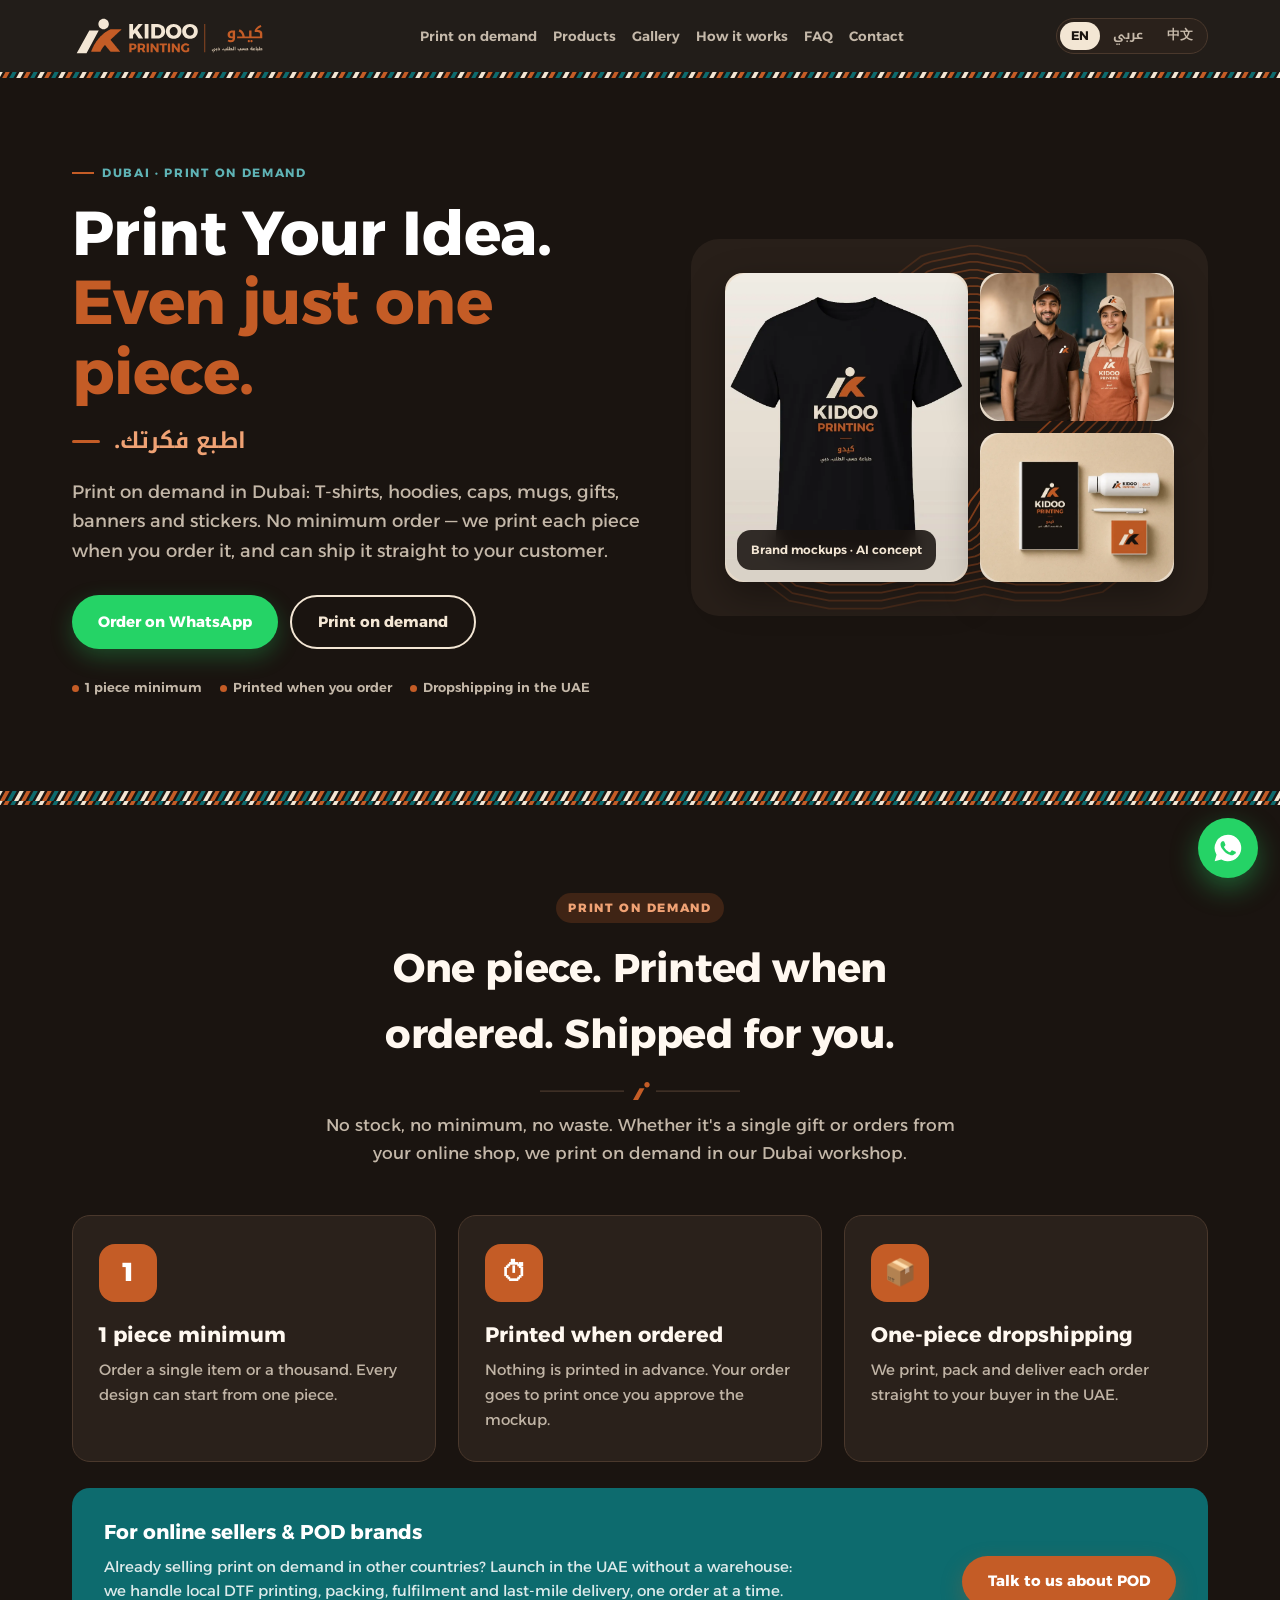
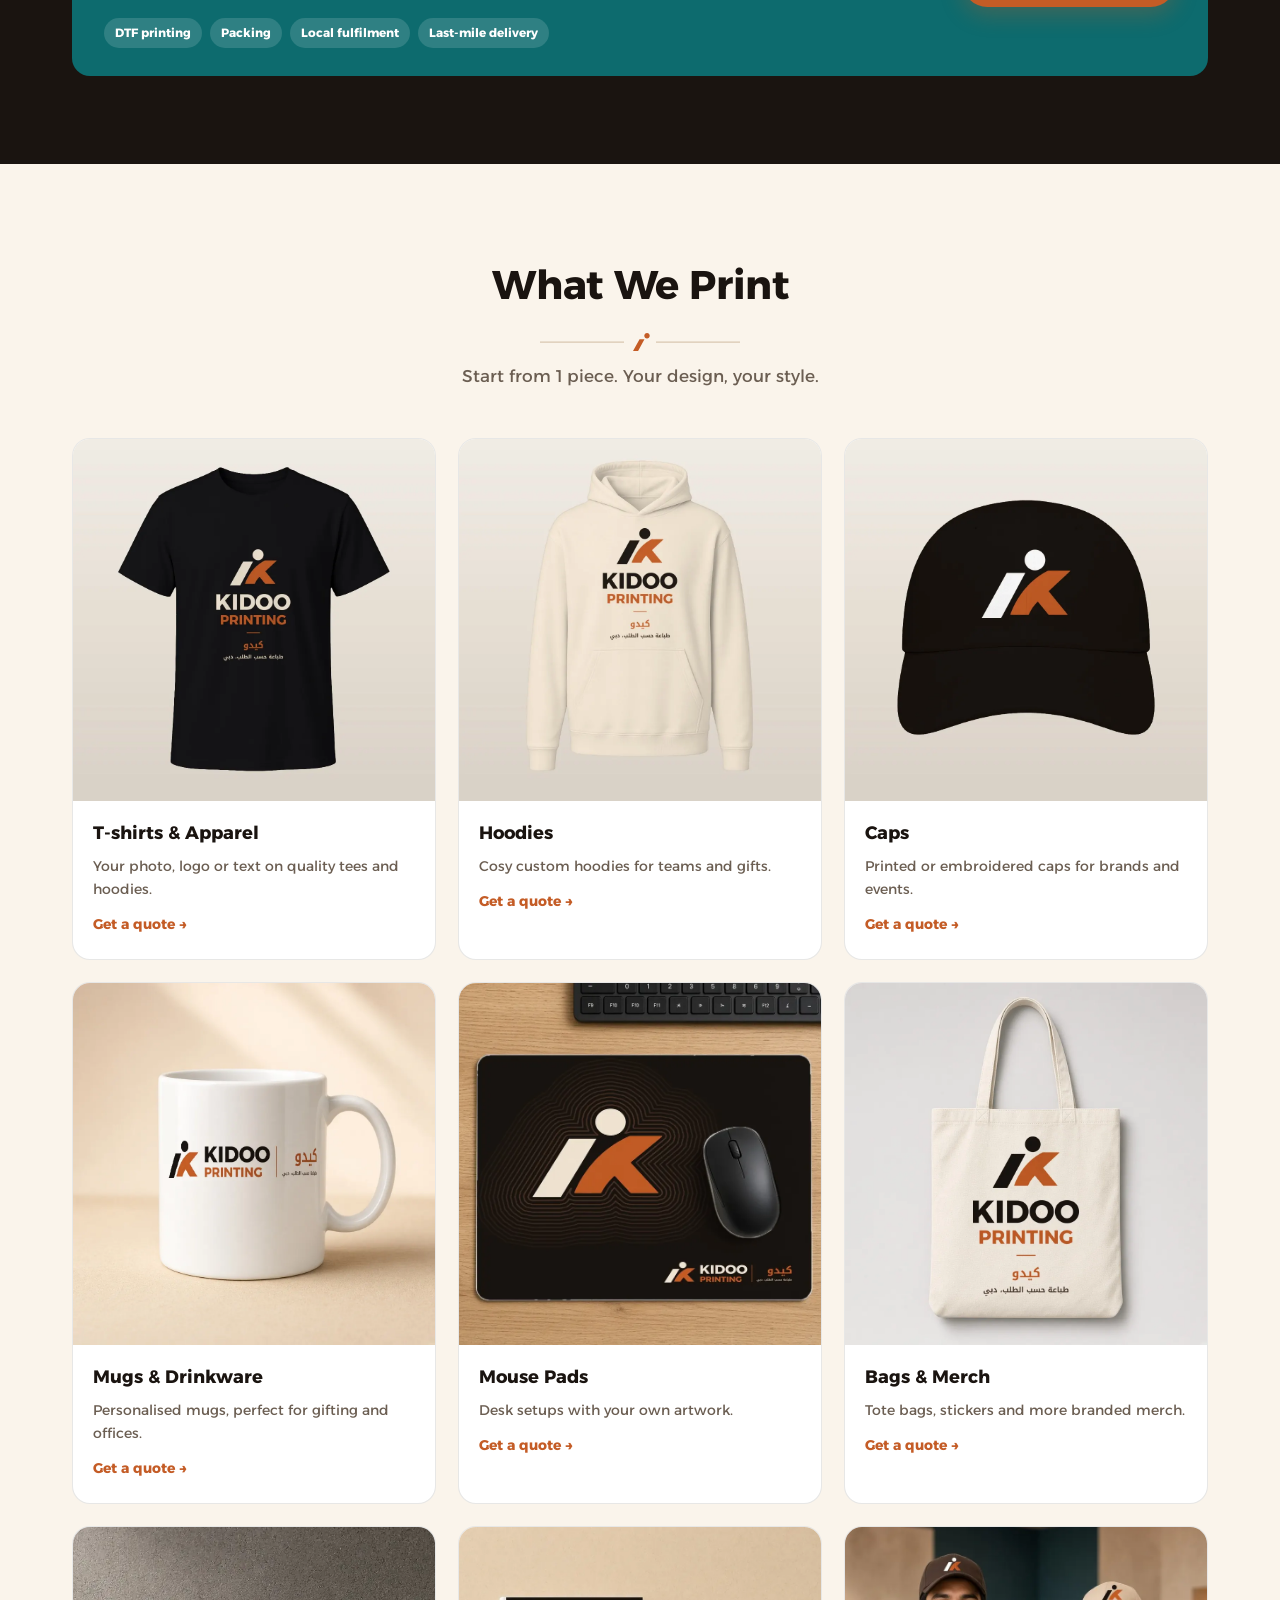
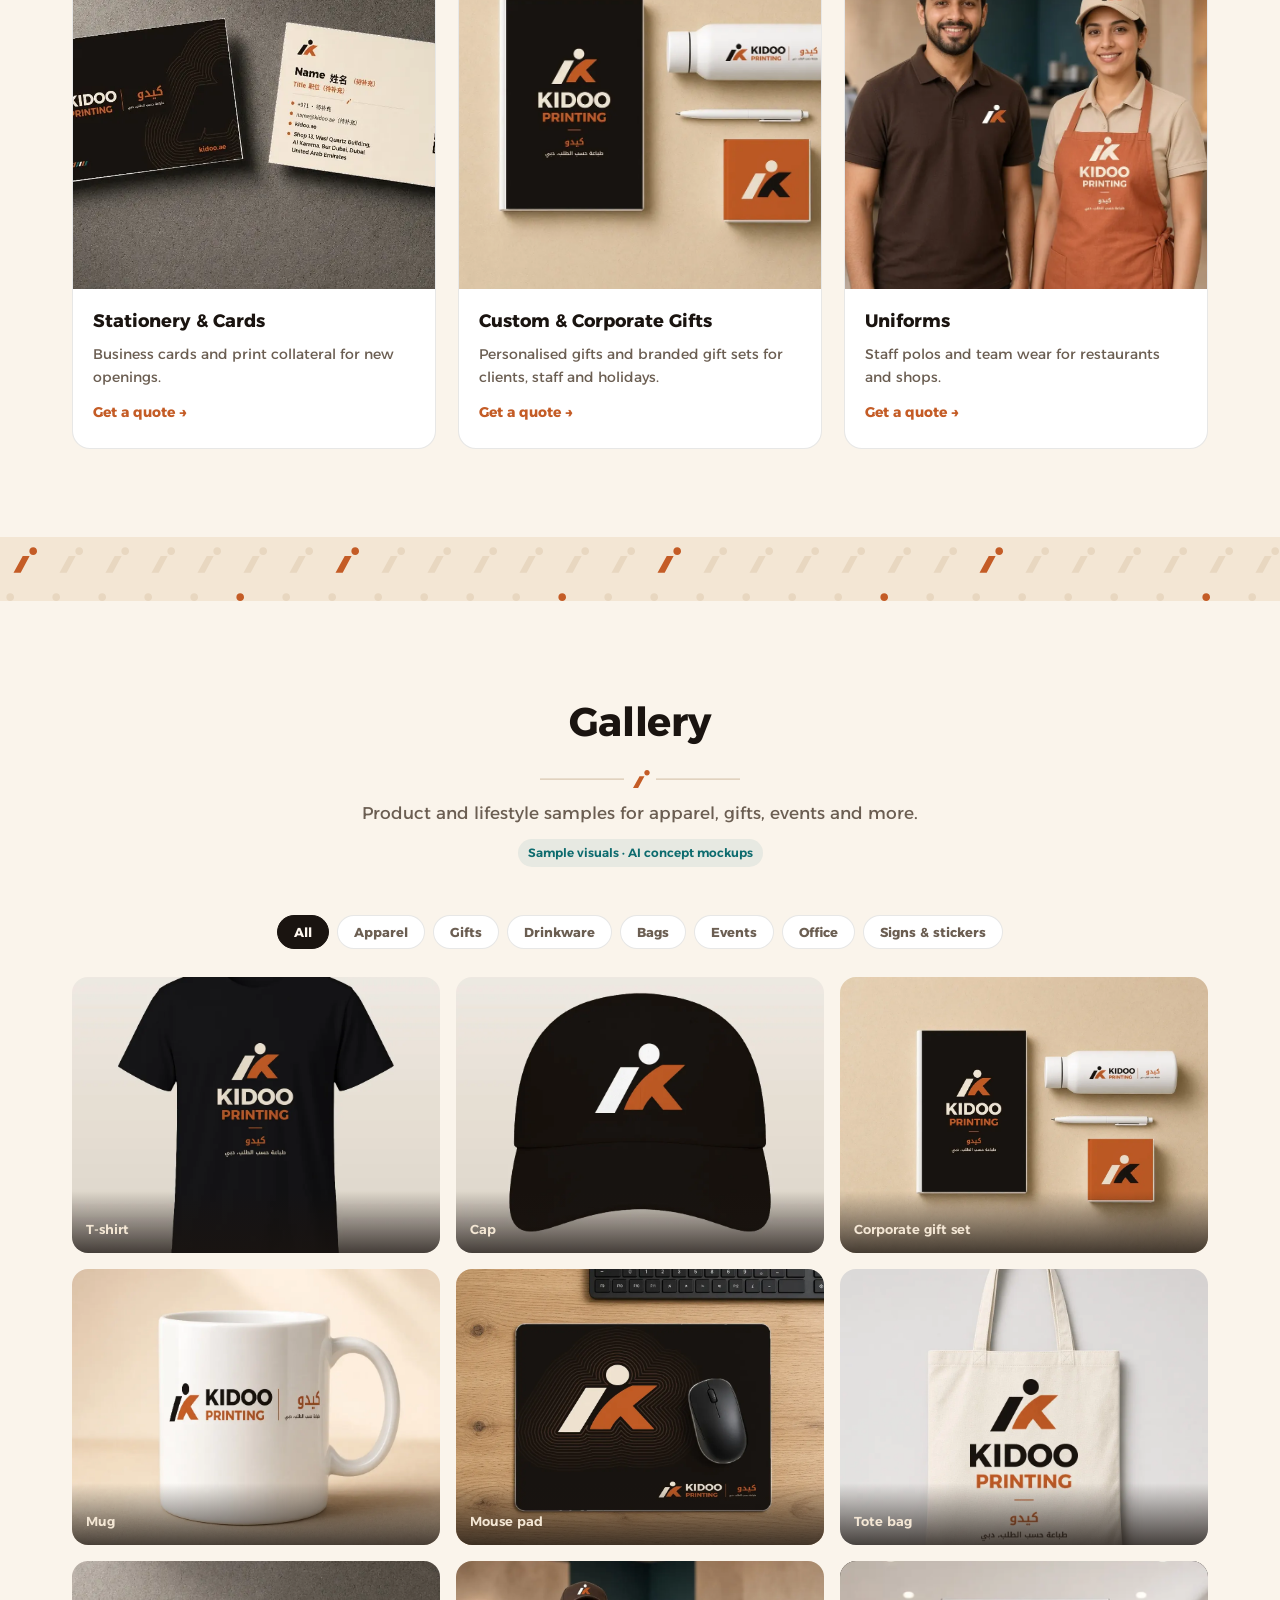
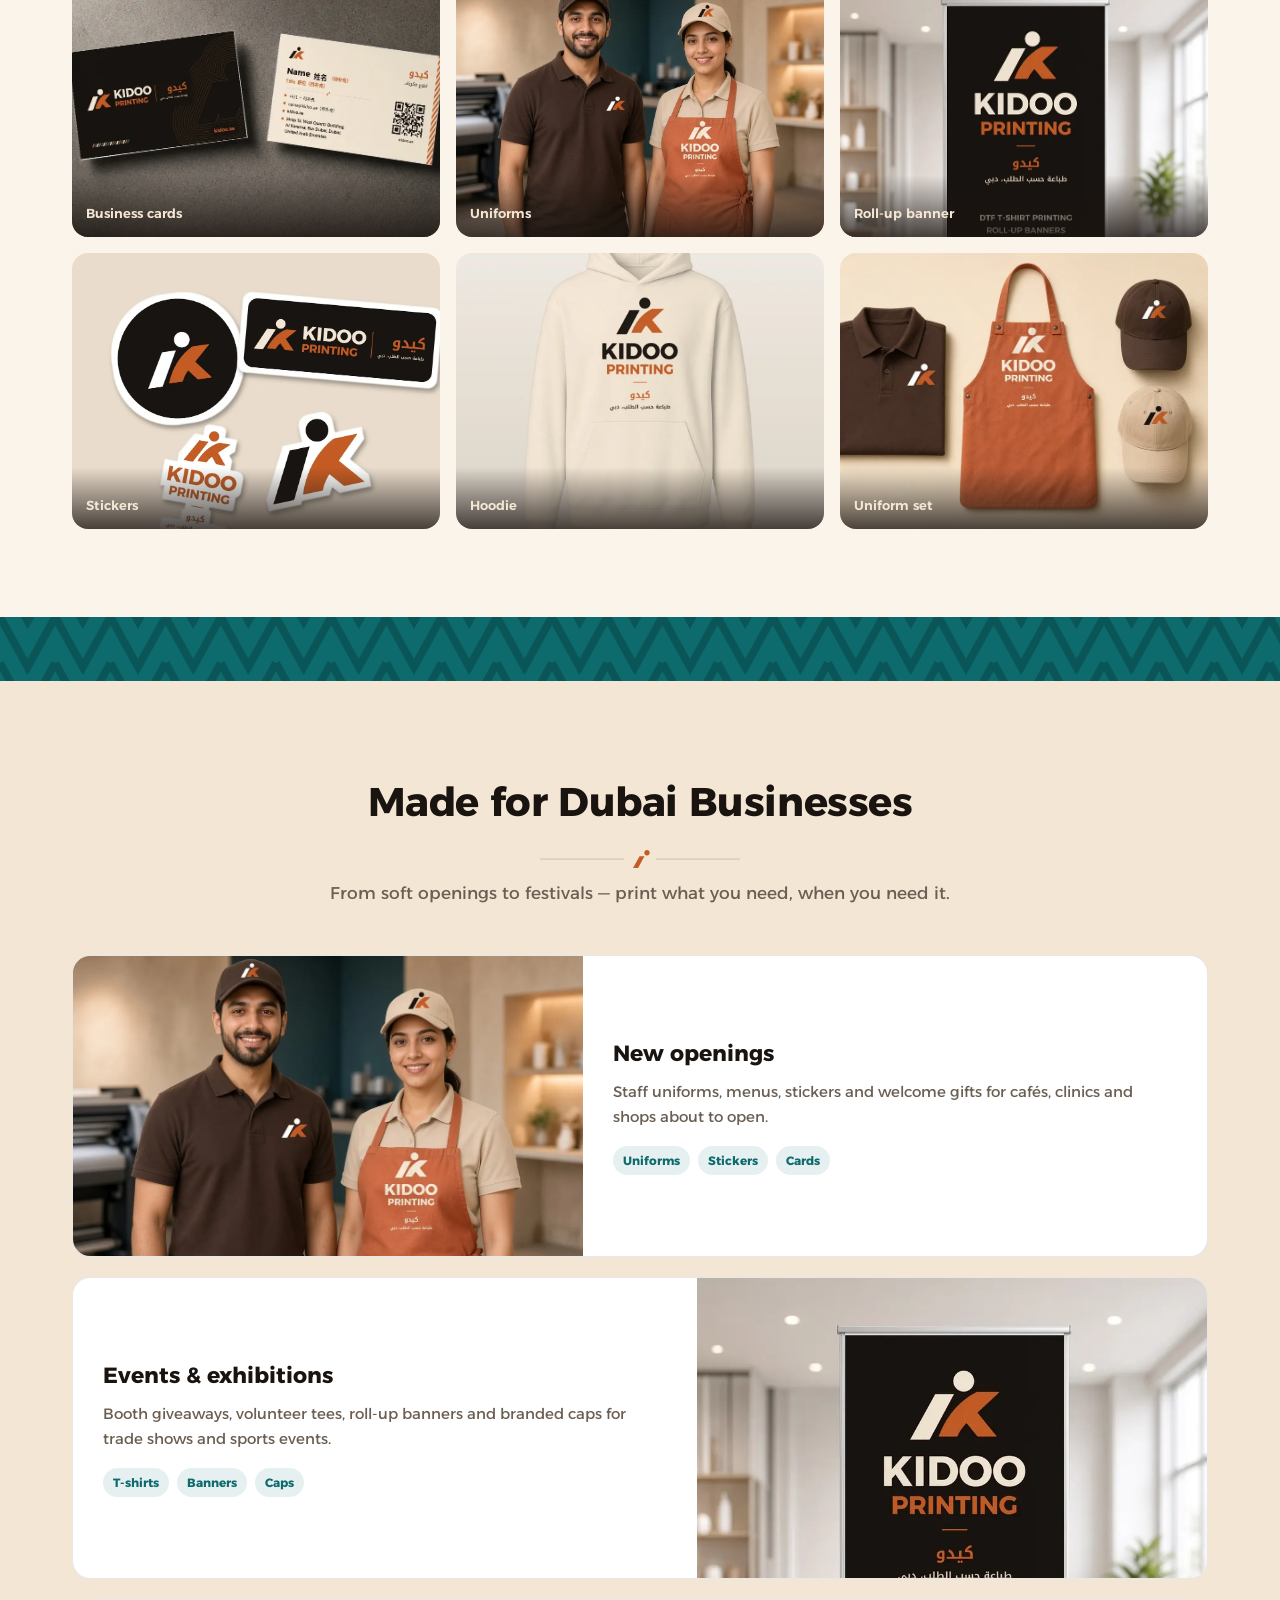
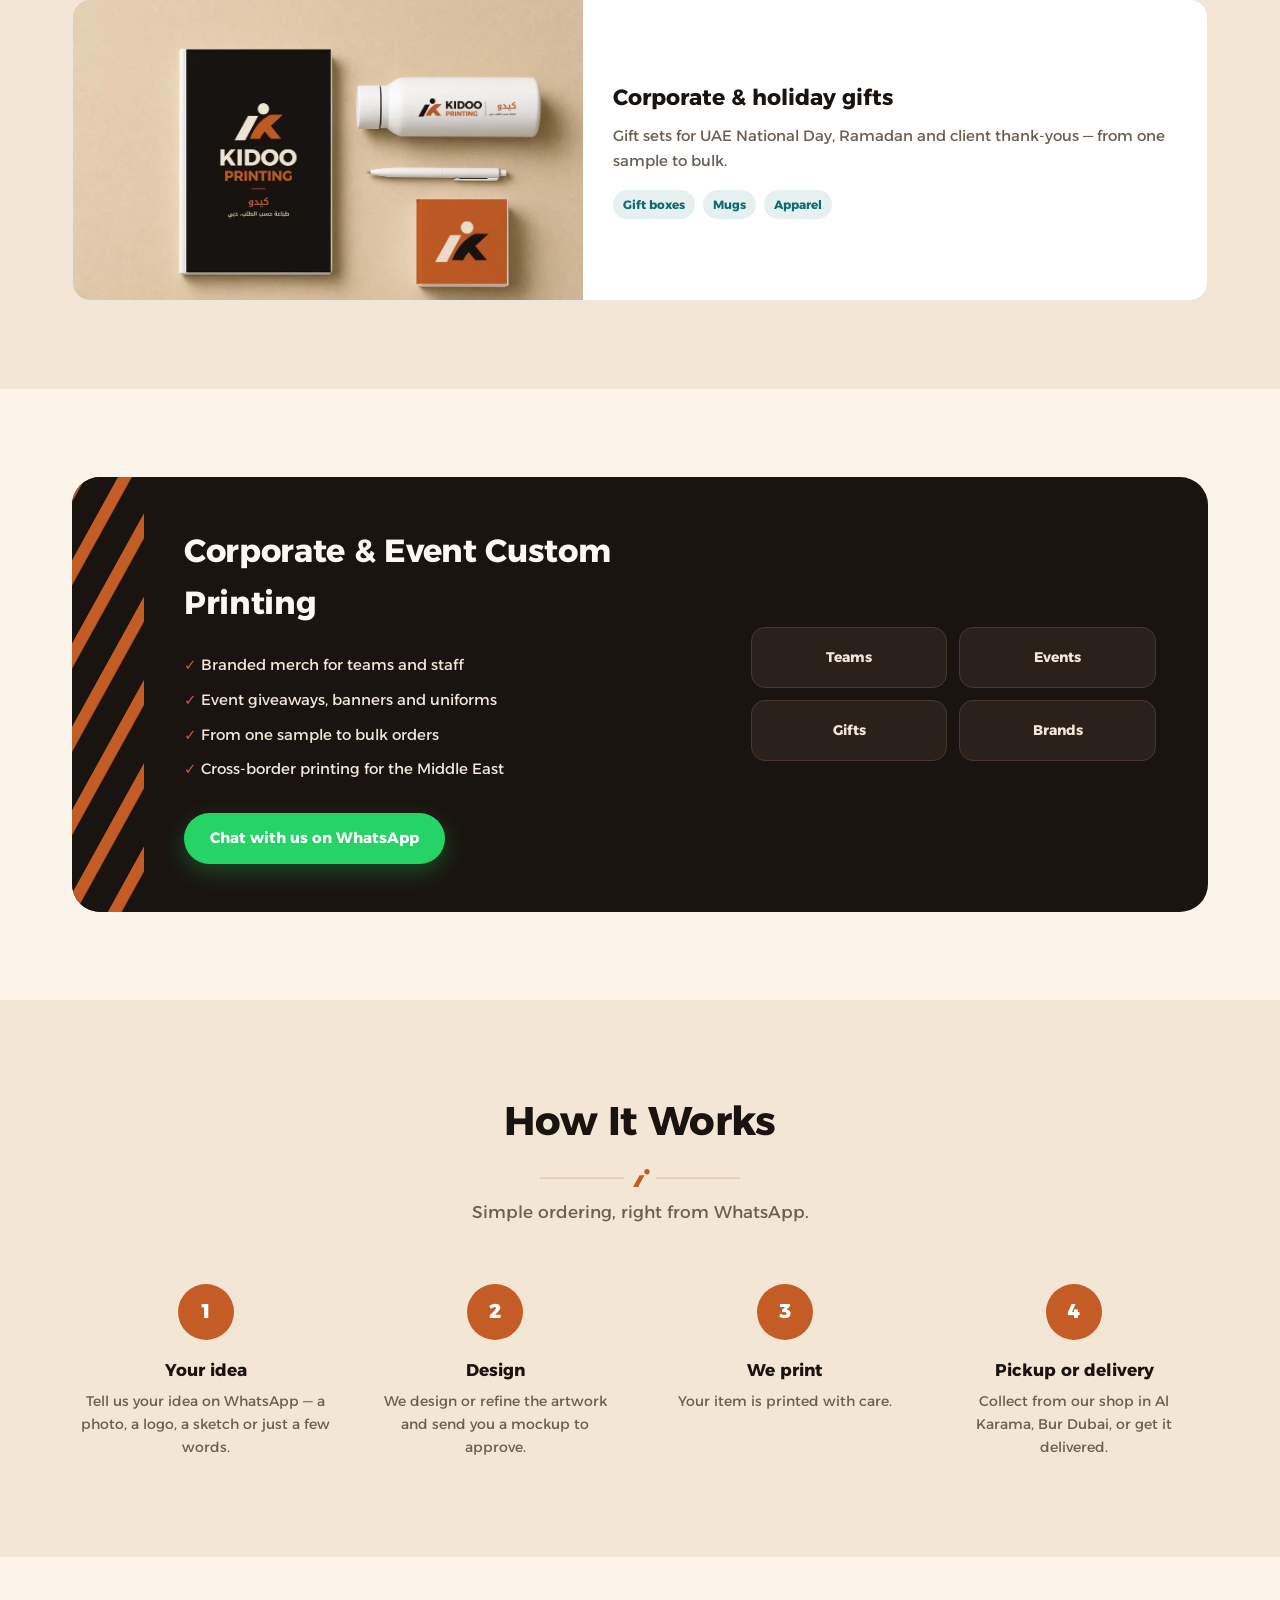
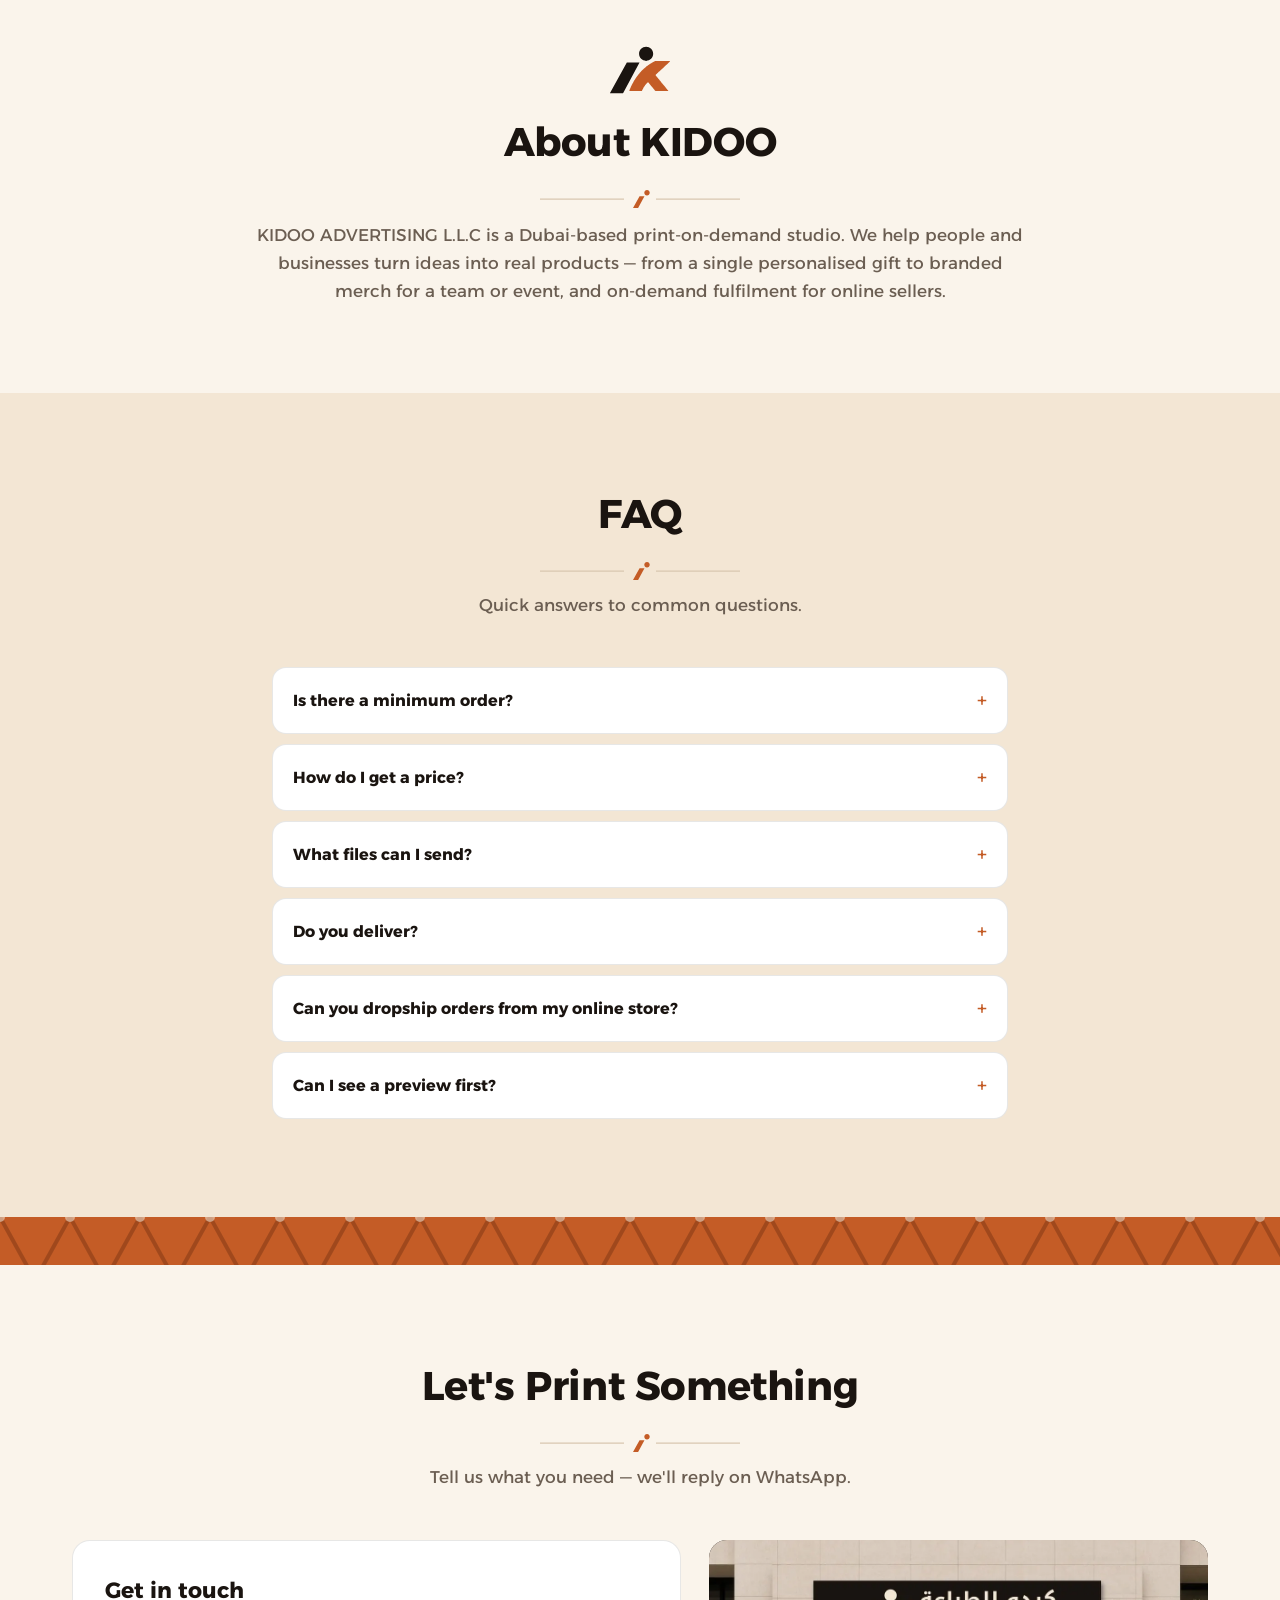
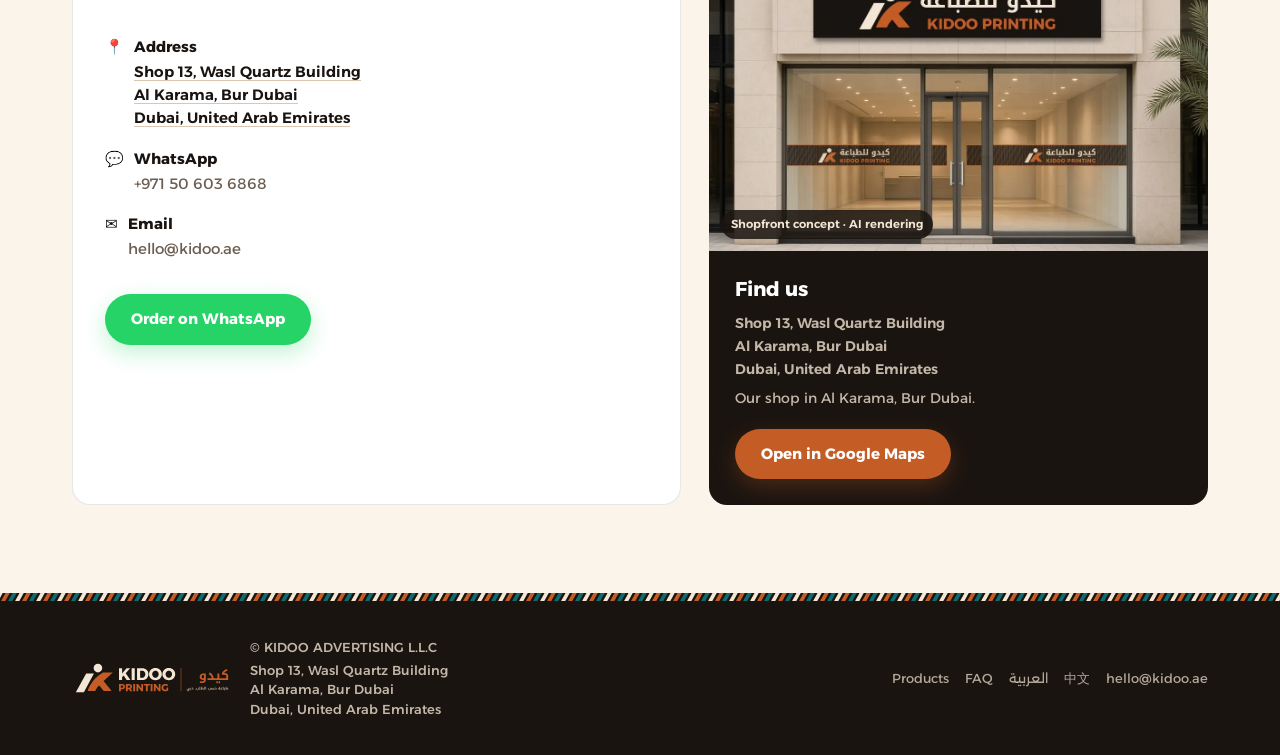
==== commit f2e35ec2: "v6: pages (new VI, address, no equipment section)" ====
--- a/index.html
+++ b/index.html
@@ -21,23 +21,23 @@
 <meta name="twitter:card" content="summary_large_image">
 <link rel="preconnect" href="https://fonts.googleapis.com">
 <link rel="preconnect" href="https://fonts.gstatic.com" crossorigin>
-<link href="https://fonts.googleapis.com/css2?family=Alexandria:wght@400;600;700;800&family=Noto+Kufi+Arabic:wght@400;600;700&display=swap" rel="stylesheet">
+<link href="https://fonts.googleapis.com/css2?family=Alexandria:wght@400;500;600;700&family=Noto+Kufi+Arabic:wght@400;600;700&display=swap" rel="stylesheet">
 <link rel="stylesheet" href="assets/css/site.css">
+<script type="application/ld+json">{"@context": "https://schema.org", "@type": "LocalBusiness", "@id": "https://kidoo.ae/#business", "name": "KIDOO Printing", "legalName": "KIDOO ADVERTISING L.L.C", "url": "https://kidoo.ae/", "logo": "https://kidoo.ae/assets/brand/apple-touch-icon.png", "image": "https://kidoo.ae/og-image.png", "slogan": "Print Your Idea.", "telephone": "+971506036868", "email": "hello@kidoo.ae", "address": {"@type": "PostalAddress", "streetAddress": "Shop 13, Wasl Quartz Building, Al Karama, Bur Dubai", "addressLocality": "Dubai", "addressRegion": "Dubai", "addressCountry": "AE"}, "hasMap": "https://www.google.com/maps/search/?api=1&query=Wasl+Quartz+R1027+Al+Karama+Dubai", "areaServed": "AE"}</script>
 </head>
 <body>
 <!-- Generated by _build/build.py from _build/content.py — edit those, then rebuild. -->
 <!-- WhatsApp +971506036868 — confirm ownership before large campaigns -->
-<!-- LOGO: to swap the logo, replace assets/brand/logo.png (and assets/brand/logo-mark.png / assets/brand/logo-mark-ondark.png) keeping the same file names. -->
+<!-- LOGO: B2 lockup assets/brand/logo-ondark.svg / icon assets/brand/icon-ondark.svg (vector masters from VI v7.1). -->
 <header class="site-header">
   <nav class="wrap nav" aria-label="Primary">
     <a class="brand" href="#">
-      <img class="lockup" src="assets/brand/logo.png" alt="KIDOO | كيدو — Printing Dubai" height="40">
-      <img class="icon-only" src="assets/brand/logo-mark.png" alt="KIDOO" width="36" height="36">
+      <img class="lockup" src="assets/brand/logo-ondark.svg" alt="KIDOO | كيدو — Printing Dubai" width="196" height="44">
+      <img class="icon-only" src="assets/brand/icon-ondark.svg" alt="KIDOO" width="36" height="36">
     </a>
     <ul class="nav-links">
       <li><a href="#pod">Print on demand</a></li>
       <li><a href="#products">Products</a></li>
-      <li><a href="#equipment">Equipment</a></li>
       <li><a href="#work">Gallery</a></li>
       <li><a href="#how">How it works</a></li>
       <li><a href="#faq">FAQ</a></li>
@@ -54,7 +54,6 @@
 <div class="mobile-panel" id="mobile-panel" hidden>
   <a href="#pod">Print on demand</a>
   <a href="#products">Products</a>
-  <a href="#equipment">Equipment</a>
   <a href="#work">Gallery</a>
   <a href="#how">How it works</a>
   <a href="#faq">FAQ</a>
@@ -66,8 +65,8 @@
   <div class="wrap">
     <div class="reveal">
       <div class="eyebrow">Dubai · Print on demand</div>
-      <h1 class="slogan">Print Your Idea — <em>Even Just One Piece.</em></h1>
-      <div class="slogan-sign">KIDOO Printing</div>
+      <h1 class="slogan">Print Your Idea.<br><em>Even just one piece.</em></h1>
+      <p class="slogan-pair"><span lang="ar" dir="rtl">اطبع فكرتك.</span></p>
       <p class="hero-lead">Print on demand in Dubai: T-shirts, hoodies, caps, mugs, gifts, banners and stickers. No minimum order — we print each piece when you order it, and can ship it straight to your customer.</p>
       <div class="hero-cta">
         <a class="btn btn-wa" href="https://wa.me/971506036868?text=Hi%20KIDOO%2C%20I%27d%20like%20a%20quote.">Order on WhatsApp</a>
@@ -80,11 +79,12 @@
       </div>
     </div>
     <div class="hero-visual reveal">
-      <img src="assets/photos/hero-spread.webp" alt="KIDOO branded merch spread — sample visual" width="1280" height="720" fetchpriority="high">
-      <div class="hero-chip">Custom merch · Sample visual</div>
-    </div>
-  </div>
-</section>
+      <div class="hero-mosaic"><div class="hm hm0"><img src="assets/photos/tee.webp" alt="KIDOO branded T-shirt, mouse pad and gift set — AI concept mockup" width="1024" height="1024" fetchpriority="high"></div><div class="hm hm1"><img src="assets/photos/uniforms.webp" alt="" width="1100" height="825"></div><div class="hm hm2"><img src="assets/photos/gifts.webp" alt="" width="1100" height="825"></div></div>
+      <div class="hero-chip">Brand mockups · AI concept</div>
+    </div>
+  </div>
+</section>
+<div class="pband pband-d2" aria-hidden="true"></div>
 
 <section id="pod" class="pod">
   <div class="wrap">
@@ -117,79 +117,52 @@
     </div>
     <div class="grid g3">
       <article class="card reveal">
-        <div class="card-media"><img src="assets/photos/tee-cafe.webp" alt="Custom T-shirt — sample visual" loading="lazy" width="825" height="1100"></div>
+        <div class="card-media"><img src="assets/photos/tee.webp" alt="Custom T-shirt — sample visual" loading="lazy" width="1024" height="1024"></div>
         <div class="card-body"><h3>T-shirts &amp; Apparel</h3><p>Your photo, logo or text on quality tees and hoodies.</p><a class="link" href="https://wa.me/971506036868?text=Hi%20KIDOO%2C%20I%27d%20like%20a%20quote.">Get a quote →</a></div>
       </article>
       <article class="card reveal">
-        <div class="card-media"><img src="assets/photos/hoodie-flatlay.webp" alt="Custom hoodie — sample visual" loading="lazy" width="1024" height="1024"></div>
+        <div class="card-media"><img src="assets/photos/hoodie.webp" alt="Custom hoodie — sample visual" loading="lazy" width="1024" height="1024"></div>
         <div class="card-body"><h3>Hoodies</h3><p>Cosy custom hoodies for teams and gifts.</p><a class="link" href="https://wa.me/971506036868?text=Hi%20KIDOO%2C%20I%27d%20like%20a%20quote.">Get a quote →</a></div>
       </article>
       <article class="card reveal">
-        <div class="card-media"><img src="assets/photos/cap-flatlay.webp" alt="Custom cap — sample visual" loading="lazy" width="1024" height="1024"></div>
+        <div class="card-media"><img src="assets/photos/cap.webp" alt="Custom cap — sample visual" loading="lazy" width="1024" height="1024"></div>
         <div class="card-body"><h3>Caps</h3><p>Printed or embroidered caps for brands and events.</p><a class="link" href="https://wa.me/971506036868?text=Hi%20KIDOO%2C%20I%27d%20like%20a%20quote.">Get a quote →</a></div>
       </article>
       <article class="card reveal">
-        <div class="card-media"><img src="assets/photos/mug-desk.webp" alt="Custom mug — sample visual" loading="lazy" width="1100" height="825"></div>
+        <div class="card-media"><img src="assets/photos/mug.webp" alt="Custom mug — sample visual" loading="lazy" width="1024" height="1024"></div>
         <div class="card-body"><h3>Mugs &amp; Drinkware</h3><p>Personalised mugs, perfect for gifting and offices.</p><a class="link" href="https://wa.me/971506036868?text=Hi%20KIDOO%2C%20I%27d%20like%20a%20quote.">Get a quote →</a></div>
       </article>
       <article class="card reveal">
-        <div class="card-media"><img src="assets/photos/mousepad-desk.webp" alt="Custom mouse pad — sample visual" loading="lazy" width="1100" height="825"></div>
+        <div class="card-media"><img src="assets/photos/mousepad.webp" alt="Custom mouse pad — sample visual" loading="lazy" width="1100" height="825"></div>
         <div class="card-body"><h3>Mouse Pads</h3><p>Desk setups with your own artwork.</p><a class="link" href="https://wa.me/971506036868?text=Hi%20KIDOO%2C%20I%27d%20like%20a%20quote.">Get a quote →</a></div>
       </article>
       <article class="card reveal">
-        <div class="card-media"><img src="assets/photos/tote-market.webp" alt="Custom tote bag — sample visual" loading="lazy" width="825" height="1100"></div>
+        <div class="card-media"><img src="assets/photos/tote.webp" alt="Custom tote bag — sample visual" loading="lazy" width="1024" height="1024"></div>
         <div class="card-body"><h3>Bags &amp; Merch</h3><p>Tote bags, stickers and more branded merch.</p><a class="link" href="https://wa.me/971506036868?text=Hi%20KIDOO%2C%20I%27d%20like%20a%20quote.">Get a quote →</a></div>
       </article>
       <article class="card reveal">
-        <div class="card-media"><img src="assets/photos/bizcards.webp" alt="Business cards — sample visual" loading="lazy" width="1100" height="825"></div>
+        <div class="card-media"><img src="assets/photos/bizcards.webp" alt="Business cards — sample visual" loading="lazy" width="1100" height="619"></div>
         <div class="card-body"><h3>Stationery &amp; Cards</h3><p>Business cards and print collateral for new openings.</p><a class="link" href="https://wa.me/971506036868?text=Hi%20KIDOO%2C%20I%27d%20like%20a%20quote.">Get a quote →</a></div>
       </article>
       <article class="card reveal">
-        <div class="card-media"><img src="assets/photos/gift-box.webp" alt="Gift set — sample visual" loading="lazy" width="1024" height="1024"></div>
+        <div class="card-media"><img src="assets/photos/gifts.webp" alt="Gift set — sample visual" loading="lazy" width="1100" height="825"></div>
         <div class="card-body"><h3>Custom &amp; Corporate Gifts</h3><p>Personalised gifts and branded gift sets for clients, staff and holidays.</p><a class="link" href="https://wa.me/971506036868?text=Hi%20KIDOO%2C%20I%27d%20like%20a%20quote.">Get a quote →</a></div>
       </article>
       <article class="card reveal">
-        <div class="card-media"><img src="assets/photos/staff-uniforms.webp" alt="Staff uniforms — sample visual" loading="lazy" width="1280" height="720"></div>
+        <div class="card-media"><img src="assets/photos/uniforms.webp" alt="Staff uniforms — sample visual" loading="lazy" width="1100" height="825"></div>
         <div class="card-body"><h3>Uniforms</h3><p>Staff polos and team wear for restaurants and shops.</p><a class="link" href="https://wa.me/971506036868?text=Hi%20KIDOO%2C%20I%27d%20like%20a%20quote.">Get a quote →</a></div>
       </article>
     </div>
   </div>
 </section>
-
-<section id="equipment" class="alt">
-  <div class="wrap">
-    <div class="section-head reveal">
-      <h2>Our Equipment</h2>
-      <p>Our two flagship machines, in-house at our Dubai workshop.</p>
-      <span class="note-sample">Real photos from our workshop</span>
-    </div>
-    <div class="grid g2 eq-grid">
-      <article class="eq-card reveal">
-        <div class="eq-media"><img src="assets/equipment/eco-solvent-160cm.webp" alt="1.6 meter eco-solvent printer in the KIDOO workshop" loading="lazy" width="570" height="604"></div>
-        <div class="eq-body">
-          <h3>1.6 m Eco-Solvent Printer</h3>
-          <p>Large-format printing up to 1.6 m wide.</p>
-          <div class="use-tags"><span>Roll-up banners</span><span>Vinyl stickers</span><span>Canvas</span><span>Flex printing</span></div>
-        </div>
-      </article>
-      <article class="eq-card reveal">
-        <div class="eq-media"><img src="assets/equipment/dtf-40cm-powder-shaker.webp" alt="40 cm DTF printer with powder shaker in the KIDOO workshop" loading="lazy" width="570" height="552"></div>
-        <div class="eq-body">
-          <h3>40 cm DTF Printer + Powder Shaker</h3>
-          <p>Direct-to-film transfers for vivid, durable prints on T-shirts.</p>
-          <div class="use-tags"><span>DTF T-shirt printing</span><span>Hoodies</span><span>Small runs from 1 piece</span></div>
-        </div>
-      </article>
-    </div>
-  </div>
-</section>
+<div class="pband pband-p2" aria-hidden="true"></div>
 
 <section id="work">
   <div class="wrap">
     <div class="section-head reveal">
       <h2>Gallery</h2>
       <p>Product and lifestyle samples for apparel, gifts, events and more.</p>
-      <span class="note-sample">Sample visuals</span>
+      <span class="note-sample">Sample visuals · AI concept mockups</span>
     </div>
     <div class="filters reveal" role="tablist" aria-label="Gallery filters">
       <button type="button" class="filter-btn active" data-filter="all">All</button>
@@ -199,62 +172,63 @@
       <button type="button" class="filter-btn" data-filter="bags">Bags</button>
       <button type="button" class="filter-btn" data-filter="events">Events</button>
       <button type="button" class="filter-btn" data-filter="office">Office</button>
-      <button type="button" class="filter-btn" data-filter="process">Process</button>
+      <button type="button" class="filter-btn" data-filter="signage">Signs &amp; stickers</button>
     </div>
     <div class="gallery-grid">
-      <div class="gal-item reveal" data-cat="apparel" data-full="assets/photos/tee-cafe.webp" data-cap="Teal T-shirt · Sample visual">
-        <img src="assets/photos/tee-cafe.webp" alt="Teal T-shirt — sample visual" loading="lazy" width="825" height="1100">
+      <div class="gal-item reveal" data-cat="apparel" data-full="assets/photos/tee.webp" data-cap="Black T-shirt · Sample visual (AI concept)">
+        <img src="assets/photos/tee.webp" alt="Black T-shirt — AI concept mockup" loading="lazy" width="1024" height="1024">
         <div class="cap">T-shirt</div>
       </div>
-      <div class="gal-item reveal" data-cat="apparel" data-full="assets/photos/cap-flatlay.webp" data-cap="Terracotta cap · Sample visual">
-        <img src="assets/photos/cap-flatlay.webp" alt="Terracotta cap — sample visual" loading="lazy" width="1024" height="1024">
+      <div class="gal-item reveal" data-cat="apparel" data-full="assets/photos/cap.webp" data-cap="Espresso cap · Sample visual (AI concept)">
+        <img src="assets/photos/cap.webp" alt="Espresso cap — AI concept mockup" loading="lazy" width="1024" height="1024">
         <div class="cap">Cap</div>
       </div>
-      <div class="gal-item reveal" data-cat="gifts events" data-full="assets/photos/gift-box.webp" data-cap="Corporate gift set · Sample visual">
-        <img src="assets/photos/gift-box.webp" alt="Corporate gift set — sample visual" loading="lazy" width="1024" height="1024">
+      <div class="gal-item reveal" data-cat="gifts events" data-full="assets/photos/gifts.webp" data-cap="Corporate gift set · Sample visual (AI concept)">
+        <img src="assets/photos/gifts.webp" alt="Corporate gift set — AI concept mockup" loading="lazy" width="1100" height="825">
         <div class="cap">Corporate gift set</div>
       </div>
-      <div class="gal-item reveal" data-cat="drinkware gifts" data-full="assets/photos/mug-desk.webp" data-cap="Custom mug · Sample visual">
-        <img src="assets/photos/mug-desk.webp" alt="Custom mug — sample visual" loading="lazy" width="1100" height="825">
+      <div class="gal-item reveal" data-cat="drinkware gifts" data-full="assets/photos/mug.webp" data-cap="Custom mug · Sample visual (AI concept)">
+        <img src="assets/photos/mug.webp" alt="Custom mug — AI concept mockup" loading="lazy" width="1024" height="1024">
         <div class="cap">Mug</div>
       </div>
-      <div class="gal-item reveal" data-cat="office gifts" data-full="assets/photos/mousepad-desk.webp" data-cap="Mouse pad · Sample visual">
-        <img src="assets/photos/mousepad-desk.webp" alt="Mouse pad — sample visual" loading="lazy" width="1100" height="825">
+      <div class="gal-item reveal" data-cat="office gifts" data-full="assets/photos/mousepad.webp" data-cap="Mouse pad · Sample visual (AI concept)">
+        <img src="assets/photos/mousepad.webp" alt="Mouse pad — AI concept mockup" loading="lazy" width="1100" height="825">
         <div class="cap">Mouse pad</div>
       </div>
-      <div class="gal-item reveal" data-cat="bags" data-full="assets/photos/tote-market.webp" data-cap="Tote bag · Sample visual">
-        <img src="assets/photos/tote-market.webp" alt="Tote bag — sample visual" loading="lazy" width="825" height="1100">
+      <div class="gal-item reveal" data-cat="bags" data-full="assets/photos/tote.webp" data-cap="Tote bag · Sample visual (AI concept)">
+        <img src="assets/photos/tote.webp" alt="Tote bag — AI concept mockup" loading="lazy" width="1024" height="1024">
         <div class="cap">Tote bag</div>
       </div>
-      <div class="gal-item reveal" data-cat="office" data-full="assets/photos/bizcards.webp" data-cap="Business cards · Sample visual">
-        <img src="assets/photos/bizcards.webp" alt="Business cards — sample visual" loading="lazy" width="1100" height="825">
+      <div class="gal-item reveal" data-cat="office" data-full="assets/photos/bizcards.webp" data-cap="Business cards · Sample visual (AI concept)">
+        <img src="assets/photos/bizcards.webp" alt="Business cards — AI concept mockup" loading="lazy" width="1100" height="619">
         <div class="cap">Business cards</div>
       </div>
-      <div class="gal-item reveal" data-cat="events apparel" data-full="assets/photos/staff-uniforms.webp" data-cap="Staff uniforms · Sample visual">
-        <img src="assets/photos/staff-uniforms.webp" alt="Staff uniforms — sample visual" loading="lazy" width="1280" height="720">
+      <div class="gal-item reveal" data-cat="events apparel" data-full="assets/photos/uniforms.webp" data-cap="Staff uniforms · Sample visual (AI concept)">
+        <img src="assets/photos/uniforms.webp" alt="Staff uniforms — AI concept mockup" loading="lazy" width="1100" height="825">
         <div class="cap">Uniforms</div>
       </div>
-      <div class="gal-item reveal" data-cat="events gifts" data-full="assets/photos/event-booth.webp" data-cap="Event booth merch · Sample visual">
-        <img src="assets/photos/event-booth.webp" alt="Event booth merch — sample visual" loading="lazy" width="1280" height="720">
-        <div class="cap">Event merch</div>
-      </div>
-      <div class="gal-item reveal" data-cat="process" data-full="assets/photos/workshop-press.webp" data-cap="Heat press · Sample visual">
-        <img src="assets/photos/workshop-press.webp" alt="Heat press — sample visual" loading="lazy" width="1100" height="825">
-        <div class="cap">Workshop</div>
-      </div>
-      <div class="gal-item reveal" data-cat="apparel gifts" data-full="assets/photos/hoodie-flatlay.webp" data-cap="Hoodie · Sample visual">
-        <img src="assets/photos/hoodie-flatlay.webp" alt="Hoodie — sample visual" loading="lazy" width="1024" height="1024">
+      <div class="gal-item reveal" data-cat="events signage" data-full="assets/photos/rollup.webp" data-cap="Roll-up banner · Sample visual (AI concept)">
+        <img src="assets/photos/rollup.webp" alt="Roll-up banner — AI concept mockup" loading="lazy" width="825" height="1100">
+        <div class="cap">Roll-up banner</div>
+      </div>
+      <div class="gal-item reveal" data-cat="signage office" data-full="assets/photos/stickers.webp" data-cap="Vinyl stickers · Sample visual (AI concept)">
+        <img src="assets/photos/stickers.webp" alt="Vinyl stickers — AI concept mockup" loading="lazy" width="1100" height="825">
+        <div class="cap">Stickers</div>
+      </div>
+      <div class="gal-item reveal" data-cat="apparel gifts" data-full="assets/photos/hoodie.webp" data-cap="Hoodie · Sample visual (AI concept)">
+        <img src="assets/photos/hoodie.webp" alt="Hoodie — AI concept mockup" loading="lazy" width="1024" height="1024">
         <div class="cap">Hoodie</div>
       </div>
-      <div class="gal-item reveal" data-cat="apparel drinkware bags office gifts" data-full="assets/photos/hero-spread.webp" data-cap="Product spread · Sample visual">
-        <img src="assets/photos/hero-spread.webp" alt="Product spread — sample visual" loading="lazy" width="1280" height="720">
-        <div class="cap">Product spread</div>
-      </div>
-    </div>
-  </div>
-</section>
-
-<section id="usecases" class="patterned">
+      <div class="gal-item reveal" data-cat="apparel events" data-full="assets/photos/uniform-set.webp" data-cap="Polo, apron and caps · Sample visual (AI concept)">
+        <img src="assets/photos/uniform-set.webp" alt="Polo, apron and caps — AI concept mockup" loading="lazy" width="1100" height="619">
+        <div class="cap">Uniform set</div>
+      </div>
+    </div>
+  </div>
+</section>
+
+<div class="pband pband-p3" aria-hidden="true"></div>
+<section id="usecases" class="alt">
   <div class="wrap">
     <div class="section-head reveal">
       <h2>Made for Dubai Businesses</h2>
@@ -262,7 +236,7 @@
     </div>
     <div class="grid" style="gap:20px">
       <article class="use-card reveal">
-        <img src="assets/photos/staff-uniforms.webp" alt="New opening uniforms — sample visual" loading="lazy" width="1280" height="720">
+        <img src="assets/photos/uniforms.webp" alt="New opening uniforms — sample visual" loading="lazy" width="1100" height="825">
         <div class="use-body">
           <h3>New openings</h3>
           <p>Staff uniforms, menus, stickers and welcome gifts for cafés, clinics and shops about to open.</p>
@@ -270,7 +244,7 @@
         </div>
       </article>
       <article class="use-card reverse reveal">
-        <img src="assets/photos/event-booth.webp" alt="Event merch — sample visual" loading="lazy" width="1280" height="720">
+        <img src="assets/photos/rollup.webp" alt="Event merch — sample visual" loading="lazy" width="825" height="1100">
         <div class="use-body">
           <h3>Events &amp; exhibitions</h3>
           <p>Booth giveaways, volunteer tees, roll-up banners and branded caps for trade shows and sports events.</p>
@@ -278,7 +252,7 @@
         </div>
       </article>
       <article class="use-card reveal">
-        <img src="assets/photos/gift-box.webp" alt="Corporate gifts — sample visual" loading="lazy" width="1024" height="1024">
+        <img src="assets/photos/gifts.webp" alt="Corporate gifts — sample visual" loading="lazy" width="1100" height="825">
         <div class="use-body">
           <h3>Corporate &amp; holiday gifts</h3>
           <p>Gift sets for UAE National Day, Ramadan and client thank-yous — from one sample to bulk.</p>
@@ -292,6 +266,7 @@
 <section id="corporate">
   <div class="wrap">
     <div class="corp reveal">
+      <div class="corp-strip" aria-hidden="true"></div>
       <div>
         <h2>Corporate &amp; Event Custom Printing</h2>
         <ul>
@@ -319,13 +294,14 @@
       <div class="step reveal"><div class="step-num">1</div><h3>Your idea</h3><p>Tell us your idea on WhatsApp — a photo, a logo, a sketch or just a few words.</p></div>
       <div class="step reveal"><div class="step-num">2</div><h3>Design</h3><p>We design or refine the artwork and send you a mockup to approve.</p></div>
       <div class="step reveal"><div class="step-num">3</div><h3>We print</h3><p>Your item is printed with care.</p></div>
-      <div class="step reveal"><div class="step-num">4</div><h3>Pickup or delivery</h3><p>Collect in Dubai or get it delivered.</p></div>
+      <div class="step reveal"><div class="step-num">4</div><h3>Pickup or delivery</h3><p>Collect from our shop in Al Karama, Bur Dubai, or get it delivered.</p></div>
     </div>
   </div>
 </section>
 
 <section id="about">
   <div class="wrap reveal about">
+    <img class="about-icon" src="assets/brand/icon-onlight.svg" alt="" width="64" height="50">
     <h2>About KIDOO</h2>
     <p>KIDOO ADVERTISING L.L.C is a Dubai-based print-on-demand studio. We help people and businesses turn ideas into real products — from a single personalised gift to branded merch for a team or event, and on-demand fulfilment for online sellers.</p>
   </div>
@@ -345,6 +321,7 @@
     <details class="reveal"><summary>Can I see a preview first?</summary><p>Yes. We send a mockup for your approval before we print.</p></details>
   </div>
 </section>
+<div class="pband pband-p5" aria-hidden="true"></div>
 
 <section id="contact">
   <div class="wrap">
@@ -356,15 +333,20 @@
       <div class="contact-card reveal">
         <h3>Get in touch</h3>
         <ul class="contact-list">
-          <li><strong>📍</strong> <span><strong>Location</strong><br>Dubai, UAE</span></li>
+          <li><strong>📍</strong> <span><strong>Address</strong><br><a href="https://www.google.com/maps/search/?api=1&query=Wasl+Quartz+R1027+Al+Karama+Dubai" target="_blank" rel="noopener" dir="ltr" class="addr">Shop 13, Wasl Quartz Building<br>Al Karama, Bur Dubai<br>Dubai, United Arab Emirates</a></span></li>
           <li><strong>💬</strong> <span><strong>WhatsApp</strong><br><a href="https://wa.me/971506036868?text=Hi%20KIDOO%2C%20I%27d%20like%20a%20quote." dir="ltr">+971 50 603 6868</a></span></li>
           <li><strong>✉️</strong> <span><strong>Email</strong><br><a href="mailto:hello@kidoo.ae">hello@kidoo.ae</a></span></li>
         </ul>
         <a class="btn btn-wa" href="https://wa.me/971506036868?text=Hi%20KIDOO%2C%20I%27d%20like%20a%20quote.">Order on WhatsApp</a>
       </div>
-      <div class="map-placeholder reveal" aria-label="Map placeholder">
-        <h3>Dubai, UAE</h3>
-        <p>Google Maps listing coming soon. Pickup details shared on WhatsApp.</p>
+      <div class="visit-card reveal">
+        <figure class="visit-media"><img src="assets/photos/shopfront.webp" alt="Shopfront concept · AI rendering" loading="lazy" width="1100" height="825"><figcaption>Shopfront concept · AI rendering</figcaption></figure>
+        <div class="visit-body">
+          <h3>Find us</h3>
+          <p class="visit-addr" dir="ltr">Shop 13, Wasl Quartz Building<br>Al Karama, Bur Dubai<br>Dubai, United Arab Emirates</p>
+          <p>Our shop in Al Karama, Bur Dubai.</p>
+          <a class="btn btn-primary" href="https://www.google.com/maps/search/?api=1&query=Wasl+Quartz+R1027+Al+Karama+Dubai" target="_blank" rel="noopener">Open in Google Maps</a>
+        </div>
       </div>
     </div>
   </div>
@@ -373,8 +355,9 @@
 <footer>
   <div class="wrap footer-inner">
     <div class="footer-brand">
-      <img src="assets/brand/logo-mark-ondark.png" alt="" width="28" height="28">
-      <span>© KIDOO ADVERTISING L.L.C · Dubai, UAE</span>
+      <img class="footer-logo" src="assets/brand/logo-ondark.svg" alt="KIDOO PRINTING كيدو" width="160" height="36" loading="lazy">
+      <div class="footer-meta"><span>© KIDOO ADVERTISING L.L.C</span>
+        <a href="https://www.google.com/maps/search/?api=1&query=Wasl+Quartz+R1027+Al+Karama+Dubai" target="_blank" rel="noopener" dir="ltr">Shop 13, Wasl Quartz Building<br>Al Karama, Bur Dubai<br>Dubai, United Arab Emirates</a></div>
     </div>
     <div class="footer-links">
       <a href="#products">Products</a>
--- a/assets/css/site.css
+++ b/assets/css/site.css
@@ -126,11 +126,6 @@
   padding:4px 10px;border-radius:999px;
 }
 .alt{background:var(--sand)}
-.patterned{
-  background-color:var(--sand);
-  background-image:url('../brand/pattern-tile.png');
-  background-size:180px;
-}
 
 /* Product cards */
 .grid{display:grid;gap:22px}
@@ -259,17 +254,6 @@
 .contact-list{list-style:none;margin:18px 0 24px}
 .contact-list li{padding:8px 0;font-size:15px;color:var(--muted);display:flex;gap:10px;align-items:flex-start}
 .contact-list strong{color:var(--espresso)}
-.map-placeholder{
-  border-radius:var(--radius);background:var(--espresso);color:var(--sand);
-  min-height:280px;display:flex;flex-direction:column;align-items:center;justify-content:center;
-  text-align:center;padding:28px;position:relative;overflow:hidden;
-  background-image:
-    radial-gradient(circle at 30% 40%, rgba(196,92,38,.25), transparent 40%),
-    radial-gradient(circle at 70% 70%, rgba(13,107,110,.25), transparent 40%),
-    linear-gradient(135deg,#1A1410,#2a211c);
-}
-.map-placeholder h3{font-size:20px;font-weight:800;margin-bottom:6px;color:var(--cream)}
-.map-placeholder p{color:rgba(243,230,212,.75);font-size:14px;max-width:22em}
 
 /* Footer */
 footer{
@@ -408,15 +392,6 @@
 .pod-chips{display:flex;flex-wrap:wrap;gap:8px;margin-top:14px}
 .pod-chips span{font-size:12px;font-weight:700;padding:5px 11px;border-radius:999px;background:rgba(255,255,255,.14);color:#fff}
 
-/* Equipment */
-.eq-grid{gap:26px}
-.eq-card{background:#fff;border:1px solid var(--line);border-radius:var(--radius);overflow:hidden;display:flex;flex-direction:column;box-shadow:0 6px 24px rgba(26,20,16,.06)}
-.eq-media{aspect-ratio:4/3;overflow:hidden;background:var(--espresso)}
-.eq-media img{width:100%;height:100%;object-fit:cover}
-.eq-body{padding:24px 26px 28px}
-.eq-body h3{font-size:21px;font-weight:800;margin-bottom:6px}
-.eq-body p{color:var(--muted);font-size:15px}
-
 /* About */
 .about{max-width:820px;text-align:center}
 .about h2{font-size:clamp(28px,3.5vw,40px);font-weight:800}
@@ -436,7 +411,6 @@
   html[dir="rtl"] .pod-partner .btn{justify-self:start}
 }
 @media(max-width:560px){
-  .eq-grid{grid-template-columns:1fr}
   .pod-grid{grid-template-columns:1fr}
   .nav-wa{display:none}
   .lang-switch a{padding:5px 9px;font-size:12px}
@@ -444,3 +418,139 @@
 }
 .pod-partner .btn{text-align:center}
 .gallery-grid{grid-auto-flow:row dense}
+
+/* ===== v6 · VI v7.1 (B2 logo, espresso-led palette, logo-derived patterns) =====
+   Patterns are decorative only: bands, strips and image backdrops. Text always sits on a plain colour. */
+:root{--sand-2:#E8D7C0;--sand-line:#D9C7B0;--base:#FAF4EB;--esp-2:#2A211B;--esp-line:#4A382C;--sand-soft:rgba(243,230,212,.78)}
+body{background:var(--base);font-weight:400}
+h1,h2,h3,.btn,summary{font-weight:700!important}
+.hero h1,.section-head h2,.about h2,.corp h2{letter-spacing:-.01em}
+
+/* Header on espresso (like the shopfront fascia) + D2 band */
+.site-header{background:rgba(26,20,16,.96);border-bottom:0}
+.site-header:after{content:"";position:absolute;left:0;right:0;bottom:-6px;height:6px;background:url('../brand/pattern/d2-band.svg') 0 0/100% 100%}
+.brand img.lockup{height:44px;width:auto;max-width:none}
+.brand img.icon-only{width:auto;height:34px}
+.nav-links{color:var(--sand-soft)}
+.nav-links a:hover{color:#F0A274}
+.lang-switch{background:var(--esp-2);border-color:var(--esp-line)}
+.lang-switch a{color:var(--sand-soft)}
+.lang-switch a.on{background:var(--sand);color:var(--espresso)}
+.menu-btn{background:var(--esp-2);border-color:var(--esp-line)}
+.menu-btn span,.menu-btn span:before,.menu-btn span:after{background:var(--sand)}
+.mobile-panel{background:rgba(26,20,16,.98);color:var(--sand);inset:78px 0 0 0}
+.mobile-panel a{border-bottom-color:var(--esp-line)}
+.mob-langs a{background:var(--esp-2);border-color:var(--esp-line);color:var(--sand)}
+
+/* Hero on espresso; P4 contour only behind the image mosaic */
+.hero{background:var(--espresso);color:var(--sand);padding:84px 0 92px}
+.hero h1{color:#fff}
+.hero h1 em{color:var(--terracotta)}
+.eyebrow{color:#5FB3B5}
+.hero-lead{color:var(--sand-soft)}
+.hero-meta{color:var(--sand-soft)}
+.hero-meta i{background:var(--terracotta)}
+.btn-outline{border-color:var(--espresso)}
+.hero .btn-outline{border-color:var(--sand);color:var(--sand)}
+.hero .btn-outline:hover{background:var(--sand);color:var(--espresso)}
+.slogan-pair{display:flex;flex-wrap:wrap;align-items:center;gap:6px 14px;margin-top:16px;font-size:20px;font-weight:700;color:var(--sand)}
+.slogan-pair:before{content:"";width:28px;height:3px;border-radius:2px;background:var(--terracotta)}
+.slogan-pair span[lang="ar"]{font-family:var(--font-ar);color:#F0A274;font-size:22px}
+.slogan-pair span[lang="en"]{font-family:var(--font-en)}
+.slogan-pair span + span:before{content:"·";margin-inline-end:14px;color:var(--esp-line)}
+.hero-visual{padding:34px}
+.hero-visual:before{content:"";position:absolute;inset:0;border-radius:28px;background:url('../brand/pattern/p4-contour.svg') center/cover no-repeat,var(--esp-2);opacity:.9}
+.hero-mosaic{position:relative;display:grid;grid-template-columns:1.25fr 1fr;grid-template-rows:1fr 1fr;gap:12px;aspect-ratio:16/11}
+.hm{border-radius:18px;overflow:hidden;background:var(--sand);box-shadow:0 14px 36px rgba(0,0,0,.35)}
+.hm0{grid-row:1/3}
+.hm img{width:100%;height:100%;object-fit:cover}
+.hero-chip{bottom:46px;left:46px}
+html[dir="rtl"] .hero-chip{left:auto;right:46px}
+
+/* Pattern bands (VI 辅助图形) — empty, decorative */
+.pband{height:64px}
+.pband-d2{height:14px;background:url('../brand/pattern/d2-band.svg') 0 0/100% 100%;background-color:var(--espresso)}
+.pband-p2{background:url('../brand/pattern/p2-dot-i.svg') 0 0/322px 92px repeat}
+.pband-p3{background:url('../brand/pattern/p3-chevron.svg') 0 0/100% 100%}
+.pband-p5{height:48px;background:url('../brand/pattern/p5-lattice.svg') 0 0/100% 100%}
+
+/* Section heads: kicker + h2 + D1 divider (dot + I) */
+.section-head h2:after,.about h2:after{content:"";display:block;width:200px;max-width:60%;height:20px;margin:14px auto 0;background:url('../brand/pattern/d1-divider-light.svg') center/contain no-repeat}
+.pod .section-head h2:after{background-image:url('../brand/pattern/d1-divider-dark.svg')}
+.alt{background:var(--sand)}
+.card,.contact-card,details,.use-card,.filter-btn{border-color:var(--line)}
+.card .link{color:var(--terracotta)}
+
+/* POD on espresso: drop the old circles, keep plain background */
+.pod{background:var(--espresso)}
+.pod:before,.pod:after{display:none}
+.pod-card{background:var(--esp-2);border-color:var(--esp-line)}
+.pod-ic{background:var(--terracotta);box-shadow:none}
+.step-num{background:var(--terracotta);box-shadow:none}
+
+/* Corporate band: P1 slash strip on the edge, text on plain espresso */
+.corp{grid-template-columns:auto 1.3fr 1fr;padding:0 52px 0 0;gap:40px;align-items:stretch}
+html[dir="rtl"] .corp{padding:0 0 0 52px}
+.corp:before,.corp:after{display:none}
+.corp > div:not(.corp-strip){padding:48px 0;align-self:center}
+.corp-strip{width:72px;background:url('../brand/pattern/p1-slash.svg') 0 0/100% 100%}
+.corp li:before{content:"✓ ";color:var(--terracotta)}
+.badges div{background:var(--esp-2);border-color:var(--esp-line)}
+
+/* About: icon for light backgrounds (espresso I + orange K) */
+.about-icon{height:50px;width:auto;margin:0 auto 14px}
+
+/* Contact + visit card */
+.contact-list .addr{display:inline-block;line-height:1.55;color:var(--espresso);font-weight:600;text-decoration:underline;text-decoration-color:var(--sand-line);text-underline-offset:3px}
+.contact-list .addr:hover{color:var(--terracotta)}
+.visit-card{background:var(--espresso);color:var(--sand);border-radius:var(--radius);overflow:hidden;display:flex;flex-direction:column}
+.visit-media{position:relative;margin:0;aspect-ratio:16/10;overflow:hidden}
+.visit-media img{width:100%;height:100%;object-fit:cover}
+.visit-media figcaption{position:absolute;left:12px;bottom:12px;background:rgba(26,20,16,.85);color:var(--sand);font-size:11.5px;font-weight:600;padding:5px 10px;border-radius:999px}
+html[dir="rtl"] .visit-media figcaption{left:auto;right:12px}
+.visit-body{padding:22px 26px 26px}
+.visit-body h3{font-size:20px;color:#fff;margin-bottom:6px}
+.visit-addr{font-family:var(--font-en);font-weight:600;color:var(--sand);font-size:15px}
+html[dir="rtl"] .visit-addr{text-align:right}
+.visit-body p{color:var(--sand-soft);font-size:14px;margin-bottom:6px}
+.visit-body .btn{margin-top:12px}
+
+/* Footer: D2 band on top, B2 lockup, address */
+footer{position:relative;padding:44px 0 36px}
+footer:before{content:"";position:absolute;left:0;right:0;top:0;height:8px;background:url('../brand/pattern/d2-band.svg') 0 0/100% 100%}
+.footer-brand{align-items:center;gap:18px;flex-wrap:wrap}
+.footer-brand img.footer-logo{height:36px;width:auto}
+.footer-meta{display:flex;flex-direction:column;gap:2px;font-weight:500;color:var(--sand-soft)}
+.footer-meta a{font-family:var(--font-en);font-weight:500;line-height:1.5}
+html[dir="rtl"] .footer-meta a,html[dir="rtl"] .contact-list .addr{text-align:left}
+.footer-meta a:hover{color:var(--sand)}
+
+@media(max-width:1100px){.brand img.lockup{height:38px;max-width:none}}
+@media(max-width:960px){
+  .brand img.lockup{height:36px}
+  .hero{padding:52px 0 60px}
+  .hero-visual{padding:22px}
+  .hero-chip{bottom:32px;left:32px}
+  html[dir="rtl"] .hero-chip{right:32px}
+  .corp{grid-template-columns:1fr;padding:0 32px 32px}
+  html[dir="rtl"] .corp{padding:0 32px 32px}
+  .corp-strip{width:auto;height:40px;margin:0 -32px}
+  .corp > div:not(.corp-strip){padding:0}
+}
+@media(max-width:560px){
+  .brand img.lockup{display:block;height:32px}
+  .brand img.icon-only{display:none}
+  .nav-actions .lang-switch{display:none}
+  .hero-visual{padding:14px}
+  .hero-mosaic{gap:8px}
+  .hero-chip{bottom:22px;left:22px;font-size:11px}
+  html[dir="rtl"] .hero-chip{right:22px}
+  .pband{height:44px}
+  .slogan-pair{font-size:18px}
+  .visit-body{padding:20px}
+}
+.use-card img{height:300px;min-height:0;object-position:center 30%}
+@media(max-width:960px){.use-card img{height:240px}}
+@media(max-width:560px){.slogan-pair span+span:before{display:none}.slogan-pair{gap:4px 12px}}
+/* roll-up is portrait: crop from the top so the logo stays complete */
+img[src$="rollup.webp"]{object-position:center 6%!important}
